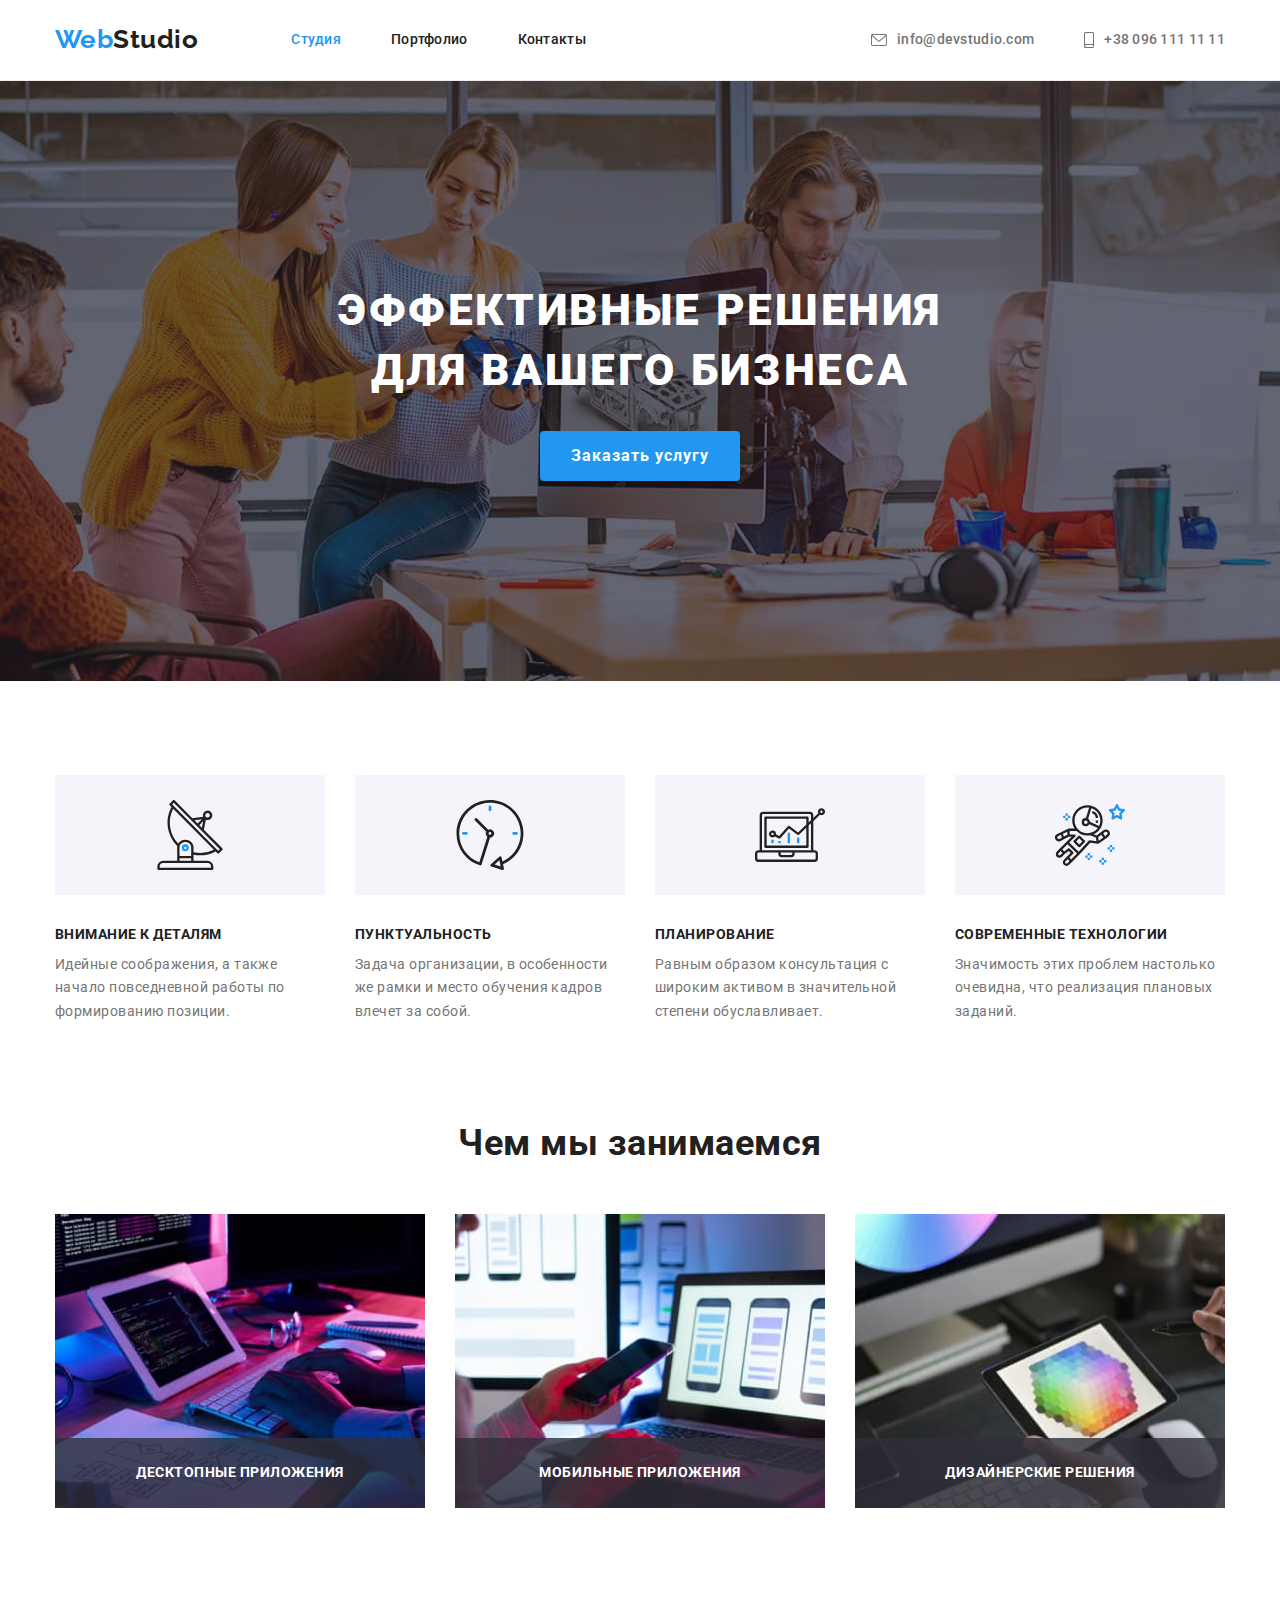
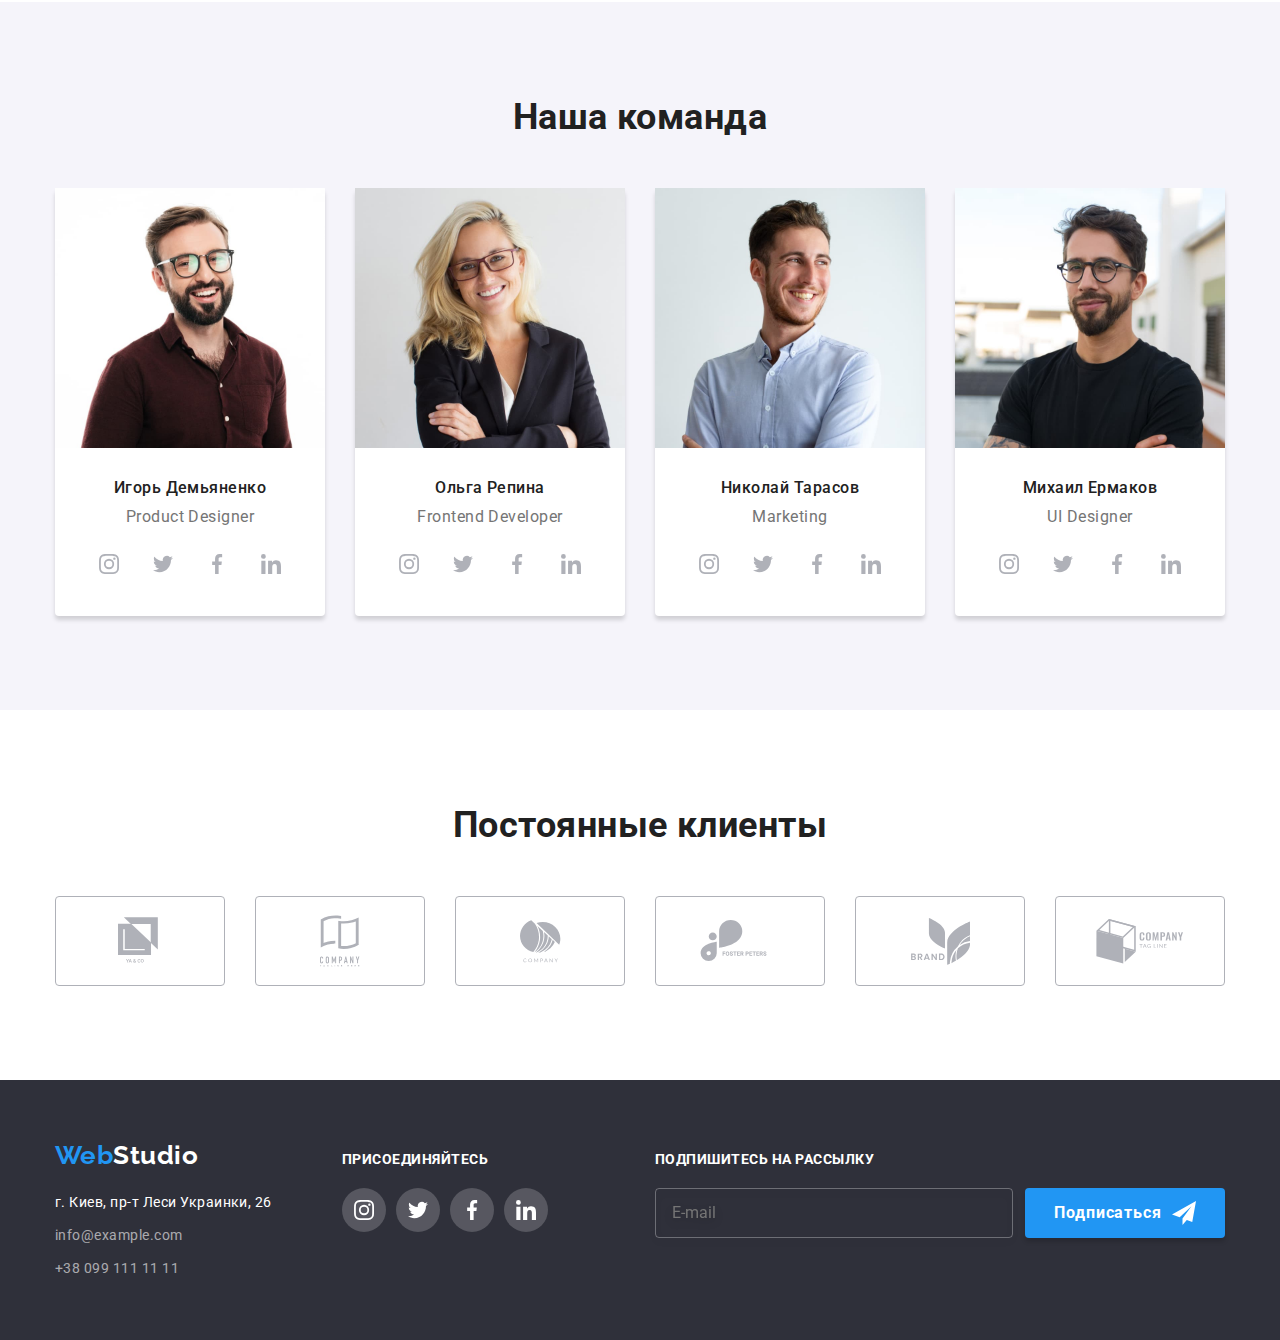
==== index.html @ 56f7a827 "start" ====
<!DOCTYPE html>
<html lang="ru">

<head>
    <meta charset="UTF-8">
    <meta name="viewport" content="width=device-width, initial-scale=1.0">
    <title>ВебСтудия</title>
    <link rel="preconnect" href="https://fonts.gstatic.com">
    <link href="https://fonts.googleapis.com/css2?family=Raleway:wght@700&family=Roboto:wght@400;500;700;900&display=swap"
        rel="stylesheet">
    <link rel="stylesheet" href="https://cdnjs.cloudflare.com/ajax/libs/modern-normalize/1.0.0/modern-normalize.css">
    <link rel="stylesheet" href="./css/stylesheet.css">
</head>

<body>
    <!-- header -->
    <header class="header">
        <div class="container oneline">
            <nav class="navigation">
                <a class="logo-header" href="./index.html" lang="en">Web<span class="studio-above">Studio</span></a>
                <ul class="nav-links">
                    <li class="nav-links-item">
                        <a class="nav-link" href="./index.html"><span class="this-page">Студия</span></a>
                    </li>
                    <li class="nav-links-item">
                        <a class="nav-link" href="./portfolio.html">Портфолио</a>
                    </li>
                    <li class="nav-links-item">
                        <a class="nav-link" href="#">Контакты</a>
                    </li>
                </ul>
            </nav>
            <ul class="header-address">
                <li class="header-address-item">
                    <a class="nav-contact-link" href="mailto:info@devstudio.com">
                        <svg class="header-icon" width="16" height="12">
                        <use href="./index-images/icons/sprite.svg#icon-envelope">
                        </use>
                        </svg>info@devstudio.com
                    </a>
                </li>
                <li class="header-address-item">
                    <a class="nav-contact-link" href="tel:+380961111111">
                        <svg class="header-icon" width="10" height="16">
                        <use href="./index-images/icons/sprite.svg#icon-smartphone">
                        </use>
                        </svg>+38 096 111 11 11
                    </a>
                </li>
            </ul>
        </div>
    </header>

    <main>
        <!-- hero --> 
        <section class="hero">
            <div class="container">
                <h1 class="hero-title">Эффективные решения для вашего бизнеса</h1>
                <button type="button" class="order-button" data-modal-open>Заказать услугу</button>
            </div>
        </section>

        <!-- modal window -->
        <div class="backdrop is-hidden" data-modal>
            <div class="modal">
                <button class="close" data-modal-close>
                    <svg class="close-sign">
                        <use href="./index-images/icons/sprite.svg#icon-Vector">
                        </use>
                    </svg>
                </button>

                <!-- order-form -->
                <h2 class="order-form-title">Оставьте свои данные, мы вам перезвоним</h2>
                <form action="#" class="order-form">

                    <label class="order-form-label">Имя
                        <input name="user-name" class="order-form-input" type="text" placeholder=" " required>
                        <svg class="form-icon">
                            <use href="./index-images/icons/sprite.svg#icon-personform"></use>
                        </svg>
                    </label>

                    <label class="order-form-label">Телефон
                        <input name="user-phone" class="order-form-input" type="number" placeholder=" " required>
                        <svg class="form-icon">
                            <use href="./index-images/icons/sprite.svg#icon-phoneform"></use>
                        </svg>
                    </label>

                    <label class="order-form-label">Почта
                        <input name="user-email" class="order-form-input" type="email" placeholder=" " required>
                        <svg class="form-icon">
                            <use href="./index-images/icons/sprite.svg#icon-emailform"></use>
                        </svg>
                    </label>

                    <span class="order-form-label">Комментарий
                        <textarea class="order-form-input comment" name="user-comment" placeholder="Введите текст"></textarea>
                    </span>

                    <label class="form-field">
                        <input class="checkbox visually-hidden" name="accept" type="checkbox">
                        <svg class="tick" width="16" height="15">
                            <use href="./index-images/icons/sprite.svg#icon-tick">
                            </use>
                        </svg>
                        Соглашаюсь с рассылкой и принимаю &nbsp;<a class="checkbox-link" href="#">Условия договора</a>
                    </label>

                    <button class="order-button" type="submit">Отправить</button>

                </form>
            </div>
        </div>

        <!-- usp -->
        <section class="usp">
            <div class="container">
                <h2 hidden>Важные моменты</h2>
                <ul class="list">
                    <li class="list-item antenna">
                        <h3 class="list-item-title">Внимание к деталям</h3>
                        <p class="list-item-descr">Идейные соображения, а также начало повседневной работы по формированию
                            позиции.</p>
                    </li>
                    <li class="list-item clock">
                        <h3 class="list-item-title">Пунктуальность</h3>
                        <p class="list-item-descr">Задача организации, в особенности же рамки и место обучения кадров влечет за
                            собой.</p>
                    </li>
                    <li class="list-item diagram">
                        <h3 class="list-item-title">Планирование</h3>
                        <p class="list-item-descr">Равным образом консультация с широким активом в значительной степени
                            обуславливает.</p>
                    </li>
                    <li class="list-item astronaut">
                        <h3 class="list-item-title">Современные технологии</h3>
                        <p class="list-item-descr">Значимость этих проблем настолько очевидна, что реализация плановых заданий.
                        </p>
                    </li>
                </ul>
            </div>
        </section>

        <!-- our job -->
        <section class="ourjob">
            <div class="container">
                <h2 class="section-title">Чем мы занимаемся</h2>
                <ul class="ourjob-list">
                    <li class="ourjob-list-item">
                        <img src="./index-images/img1.jpg" alt="картинка 1" width="370" height="294">
                        <div class="job-action">
                            <p class="job-text">Десктопные приложения</p>
                        </div>
                    </li>
                    <li class="ourjob-list-item">
                        <img src="./index-images/img2.jpg" alt="картинка 2" width="370" height="294">
                        <div class="job-action">
                            <p class="job-text">Мобильные приложения</p>
                        </div>
                    </li>
                    <li class="ourjob-list-item">
                        <img src="./index-images/img3.jpg" alt="картинка 3" width="370" height="294">
                        <div class="job-action">
                            <p class="job-text">Дизайнерские решения</p>
                        </div>
                    </li>
                </ul>
            </div>
        </section>

        <!-- team -->
        <section class="team">
            <div class="container">
                <h2 class="section-title">Наша команда</h2>
                <ul class="members">
                    <li class="member-card">
                        <img class="member-picture" src="./index-images/our-team/demyanenko.jpg" alt=" Фото Игорь Демьяненко"
                            width="270" height="260">
                        <div class="card-text">
                            <h3 class="member-name">Игорь Демьяненко</h3>
                            <p class="member-job" lang="en">Product Designer</p>
                            <ul class="member-links">
                                <li class="member-links-item">
                                    <a href="#" class="member-link">
                                        <svg class="link-icon">
                                        <use href="./index-images/icons/sprite.svg#icon-instagram">
                                        </use>
                                        </svg>
                                    </a>
                                </li>
                                <li class="member-links-item">
                                    <a href="#" class="member-link">
                                        <svg class="link-icon">
                                            <use href="./index-images/icons/sprite.svg#icon-twitter">
                                            </use>
                                        </svg>
                                    </a>
                                </li>
                                <li class="member-links-item">
                                    <a href="#" class="member-link">
                                        <svg class="link-icon">
                                            <use href="./index-images/icons/sprite.svg#icon-facebook">
                                            </use>
                                        </svg>
                                    </a>
                                </li>
                                <li class="member-links-item">
                                    <a href="#" class="member-link">
                                        <svg class="link-icon">
                                            <use href="./index-images/icons/sprite.svg#icon-linkedin">
                                            </use>
                                        </svg>
                                    </a>
                                </li>
                            </ul>
                        </div>
                    </li>
                    <li class="member-card">
                        <img class="member-picture" src="./index-images/our-team/repina.jpg" alt=" Фото Ольга Репина"
                            width="270" height="260">
                        <div class="card-text">
                            <h3 class="member-name">Ольга Репина</h3>
                            <p class="member-job" lang="en">Frontend Developer</p>
                            <ul class="member-links">
                                <li class="member-links-item">
                                    <a href="#" class="member-link">
                                        <svg class="link-icon">
                                            <use href="./index-images/icons/sprite.svg#icon-instagram">
                                            </use>
                                        </svg>
                                    </a>
                                </li>
                                <li class="member-links-item">
                                    <a href="#" class="member-link">
                                        <svg class="link-icon">
                                            <use href="./index-images/icons/sprite.svg#icon-twitter">
                                            </use>
                                        </svg>
                                    </a>
                                </li>
                                <li class="member-links-item">
                                    <a href="#" class="member-link">
                                        <svg class="link-icon">
                                            <use href="./index-images/icons/sprite.svg#icon-facebook">
                                            </use>
                                        </svg>
                                    </a>
                                </li>
                                <li class="member-links-item">
                                    <a href="#" class="member-link">
                                        <svg class="link-icon">
                                            <use href="./index-images/icons/sprite.svg#icon-linkedin">
                                            </use>
                                        </svg>
                                    </a>
                                </li>
                            </ul>
                        </div>
                    </li>
                    <li class="member-card">
                        <img class="member-picture" src="./index-images/our-team/tarasov.jpg" alt=" Фото Николай Тарасов"
                            width="270" height="260">
                        <div class="card-text">
                            <h3 class="member-name">Николай Тарасов</h3>
                            <p class="member-job" lang="en">Marketing</p>
                            <ul class="member-links">
                                <li class="member-links-item">
                                    <a href="#" class="member-link">
                                        <svg class="link-icon">
                                            <use href="./index-images/icons/sprite.svg#icon-instagram">
                                            </use>
                                        </svg>
                                    </a>
                                </li>
                                <li class="member-links-item">
                                    <a href="#" class="member-link">
                                        <svg class="link-icon">
                                            <use href="./index-images/icons/sprite.svg#icon-twitter">
                                            </use>
                                        </svg>
                                    </a>
                                </li>
                                <li class="member-links-item">
                                    <a href="#" class="member-link">
                                        <svg class="link-icon">
                                            <use href="./index-images/icons/sprite.svg#icon-facebook">
                                            </use>
                                        </svg>
                                    </a>
                                </li>
                                <li class="member-links-item">
                                    <a href="#" class="member-link">
                                        <svg class="link-icon">
                                            <use href="./index-images/icons/sprite.svg#icon-linkedin">
                                            </use>
                                        </svg>
                                    </a>
                                </li>
                            </ul>
                        </div>
                    </li>
                    <li class="member-card">
                        <img src="./index-images/our-team/ermakov.jpg" alt=" Фото Михаил Ермаков" width="270" height="260">
                        <div class="card-text">
                            <h3 class="member-name">Михаил Ермаков</h3>
                            <p class="member-job" lang="en">UI Designer</p>
                            <ul class="member-links">
                                <li class="member-links-item">
                                    <a href="#" class="member-link">
                                        <svg class="link-icon">
                                            <use href="./index-images/icons/sprite.svg#icon-instagram">
                                            </use>
                                        </svg>
                                    </a>
                                </li>
                                <li class="member-links-item">
                                    <a href="#" class="member-link">
                                        <svg class="link-icon">
                                            <use href="./index-images/icons/sprite.svg#icon-twitter">
                                            </use>
                                        </svg>
                                    </a>
                                </li>
                                <li class="member-links-item">
                                    <a href="#" class="member-link">
                                        <svg class="link-icon">
                                            <use href="./index-images/icons/sprite.svg#icon-facebook">
                                            </use>
                                        </svg>
                                    </a>
                                </li>
                                <li class="member-links-item">
                                    <a href="#" class="member-link">
                                        <svg class="link-icon">
                                            <use href="./index-images/icons/sprite.svg#icon-linkedin">
                                            </use>
                                        </svg>
                                    </a>
                                </li>
                            </ul>
                        </div>
                    </li>
                </ul>
            </div>
        </section>
        
        <!-- clients -->
        <section class="clients">
            <div class="container">
                <h2 class="section-title">Постоянные клиенты</h2>
                <ul class="client-list">
                    <li class="client-item">
                        <a class="client-item-link" href="#">
                            <svg class="client-item-logo" width="44" height="49">
                                <use href="./index-images/icons/sprite.svg#icon-logo1"></use>
                            </svg>
                        </a>
                    </li>
                    <li class="client-item">
                        <a class="client-item-link" href="#">
                            <svg class="client-item-logo" width="40" height="52">
                                <use href="./index-images/icons/sprite.svg#icon-logo2"></use>
                            </svg>
                        </a>
                    </li>
                    <li class="client-item">
                        <a class="client-item-link" href="#">
                            <svg class="client-item-logo" width="41" height="43">
                                <use href="./index-images/icons/sprite.svg#icon-logo3"></use>
                            </svg>
                        </a>
                    </li>
                    <li class="client-item">
                        <a class="client-item-link" href="#">
                            <svg class="client-item-logo" width="80" height="42">
                                <use href="./index-images/icons/sprite.svg#icon-logo4"></use>
                            </svg>
                        </a>
                    </li>
                    <li class="client-item">
                        <a class="client-item-link" href="#">
                            <svg class="client-item-logo" width="59" height="47">
                                <use href="./index-images/icons/sprite.svg#icon-logo5"></use>
                            </svg>
                        </a>
                    </li>
                    <li class="client-item">
                        <a class="client-item-link" href="#">
                            <svg class="client-item-logo" width="88" height="45">
                                <use href="./index-images/icons/sprite.svg#icon-logo6"></use>
                            </svg>
                        </a>
                    </li>
                </ul>
            </div>
        </section>
    </main>

    <!-- footer -->
    <footer class="footer">
        <div class="container general">
            <div class="footer-one">
                <a class="logo-footer" href="./index.html" lang="en">Web<span class="studio-below">Studio</span></a>
                <address class="footer-addresses">
                    <a class="address-link" href="#">г. Киев, пр-т Леси Украинки, 26</a>
                    <a class="contact-link" href="mailto:info@example.com">info@example.com</a>
                    <a class="contact-link" href="tel:+380991111111">+38 099 111 11 11</a>
                </address>
            </div>
            <div class="footer-two">
                <h3 class="join-title">Присоединяйтесь</h3>
                <ul class="member-links">
                    <li class="member-links-item down">
                        <a href="#" class="member-link">
                            <svg class="link-icon foot">
                                <use href="./index-images/icons/sprite.svg#icon-instagram">
                                </use>
                            </svg>
                        </a>
                    </li>
                    <li class="member-links-item down">
                        <a href="#" class="member-link">
                            <svg class="link-icon foot">
                                <use href="./index-images/icons/sprite.svg#icon-twitter">
                                </use>
                            </svg>
                        </a>
                    </li>
                    <li class="member-links-item down">
                        <a href="#" class="member-link">
                            <svg class="link-icon foot">
                                <use href="./index-images/icons/sprite.svg#icon-facebook">
                                </use>
                            </svg>
                        </a>
                    </li>
                    <li class="member-links-item down">
                        <a href="#" class="member-link">
                            <svg class="link-icon foot">
                                <use href="./index-images/icons/sprite.svg#icon-linkedin">
                                </use>
                            </svg>
                        </a>
                    </li>
                </ul>
            </div>
            <div class="footer-three">
                <form action="#" class="subscribe-form">
                    <p class="join-title">Подпишитесь на рассылку</p>
                    <div class="subscribe-container">
                        <input name="user-e-mail" class="order-form-input-footer" type="email" placeholder="E-mail">
                        <button class="order-button subscribe" type="submit">
                            <span>Подписаться</span>
                            <svg class="subscribe-icon">
                                <use href="./index-images/icons/sprite.svg#icon-send"></use>
                            </svg>
                        </button>
                    </div>
                </form>
            </div>
        </div>
    </footer>

    <script src="./js/modal.js"></script>
</body>

</html>
---- css/stylesheet.css ----
:root {
  --accent-color: #2196f3;
  --h-color: #212121;
  --text-color: #757575;
  --white-color: #ffffff;
  --font-family: Roboto, sans-serif;
  --time: 250ms;
  --delay: cubic-bezier(0.4, 0, 0.2, 1);
}

html {
  box-sizing: border-box;
}

*,
*::after,
*::before {
  box-sizing: inherit;
}

body {
  font-family: var(--font-family);
  letter-spacing: 0.03em;
  font-style: normal;
  margin: 0;
}

ul {
  margin: 0;
  padding: 0;
}

a {
  text-decoration: none;
}

h1,
h2,
h3,
h4,
h5,
h6,
p {
  margin: 0;
}

img {
  display: block;
  max-width: 100%;
  height: auto;
}

.container {
  width: 1200px;
  padding: 0 15px;
  margin: 0 auto;
}

/* header */

.header {
  display: flex;
  align-items: center;
  border-bottom: 1px solid #ececec;
}

.oneline {
  display: flex;
}

.navigation {
  display: flex;
}

.logo-header {
  display: inline-block;
  padding-top: 24px;
  padding-bottom: 25px;
  margin-right: 93px;
  font-family: Raleway, sans-serif;
  font-weight: 700;
  font-size: 26px;
  line-height: 1.19;
  color: var(--accent-color);
}

.studio-above {
  color: var(--h-color);
}

.nav-links {
  list-style: none;
  display: flex;
}

.nav-links-item {
  display: inline-block;
  margin-right: 50px;
  position: relative;
}

.nav-links .nav-links-item:last-child {
  margin-right: 0;
}

.nav-link {
  display: inline-block;
  padding: 32px 0;
  font-weight: 500;
  font-size: 14px;
  line-height: 1.14;
  letter-spacing: 0.02em;
  color: var(--h-color);
  transition: color var(--time) var(--delay);
}

.nav-link:hover,
.nav-link:focus,
.nav-contact-link:hover,
.nav-contact-link:focus {
  color: var(--accent-color);
}

.nav-link > .this-page {
  color: var(--accent-color);
}

.nav-link::after {
  content: "";
  display: block;
  height: 4px;
  width: 100%;
  background: var(--accent-color);
  border-radius: 2px;
  position: absolute;
  left: 0;
  bottom: 0;
  visibility: hidden;
  transition: visibility var(--time) var(--delay);
}

.nav-link:hover::after,
.nav-link:focus::after {
  visibility: visible;
}

.header-address-item {
  display: inline-block;
  margin-right: 50px;
  color: var(--text-color);
}

.header-address .header-address-item:last-child {
  margin-right: 0;
}

.nav-contact-link {
  display: flex;
  align-items: center;
  font-weight: 500;
  font-size: 14px;
  line-height: 1.14;
  letter-spacing: 0.02em;
  color: var(--text-color);
  padding: 32px 0;
  transition: color var(--time) var(--delay);
}

.header-icon {
  display: inline-block;
  margin-right: 10px;
  fill: currentColor;
  transition: color var(--time) var(--delay);
}

.header-icon:hover,
.header-icon:focus {
  color: var(--accent-color);
}

.header-address {
  margin-left: auto;
  display: flex;
  list-style: none;
}

/* footer */

address {
  font-style: normal;
}

.footer {
  background: #2f303a;
  padding-top: 60px;
  padding-bottom: 60px;
}

.general {
  display: flex;
  flex-direction: row;
  align-items: baseline;
}

/* footer-one container */

.footer-one {
  display: inline-block;
  margin-right: 70px;
}

.logo-footer {
  display: inline-block;
  margin-bottom: 20px;
  font-family: Raleway, sans-serif;
  font-weight: 700;
  font-size: 26px;
  line-height: 1.19;
  color: var(--accent-color);
}

.studio-below {
  color: var(--white-color);
}

.footer-addresses {
  display: flex;
  flex-direction: column;
}

.address-link {
  font-weight: 400;
  font-size: 14px;
  line-height: 1.7;
  color: var(--white-color);
}

.contact-link {
  display: inline-block;
  margin-top: 9px;
  font-weight: 400;
  font-size: 14px;
  line-height: 1.7;
  color: rgba(255, 255, 255, 0.6);
  transition: color var(--time) var(--delay);
}

.contact-link:hover,
.contact-link:focus {
  color: var(--accent-color);
}

/* footer-two container*/

.join-title {
  display: inline-block;
  margin-bottom: 20px;
  font-weight: 700;
  font-size: 14px;
  line-height: 1.14;
  text-transform: uppercase;
  color: var(--white-color);
}

.down {
  background-color: rgba(255, 255, 255, 0.1);
}

.foot {
  fill: var(--white-color);
}

/* footer-three container*/

.footer-three {
  margin-left: auto;
}

.subscribe-form {
  display: flex;
  flex-direction: column;
}

.subscribe-container {
  display: flex;
  flex-direction: row;
}

.order-form-input-footer {
  width: 358px;
  height: 50px;
  font-weight: 400;
  font-size: 16px;
  line-height: 1.25;
  display: flex;
  align-items: center;
  color: rgba(255, 255, 255, 0.6);
  background-color: inherit;
  border: 1px solid rgba(255, 255, 255, 0.3);
  filter: drop-shadow(0px 4px 4px rgba(0, 0, 0, 0.15));
  border-radius: 4px;
  padding: 15px 16px;
}

.order-form-input-footer:focus,
.order-form-input-footer:hover {
  border-color: var(--accent-color);
  outline: none;
}

.subscribe-icon {
  content: "";
  display: block;
  margin-left: 10px;
  height: 24px;
  width: 24px;
  background-position: center;
  background-size: contain;
  background-repeat: no-repeat;
  fill: currentColor;
}

.order-button.subscribe {
  margin-left: 12px;
  display: flex;
  flex-direction: row;
  justify-content: center;
  align-items: center;
}

/* index page */

/* hero */

.hero {
  max-width: 1600px;
  padding: 200px 0px;
  margin: 0 auto;
  background-color: #2f303a;
  background-image: linear-gradient(
      rgba(47, 48, 58, 0.4),
      rgba(47, 48, 58, 0.4)
    ),
    url(../index-images/bcgimg.jpg);
  background-size: cover;
  background-repeat: no-repeat;
  background-position: center;
}

.hero-title {
  text-align: center;
  display: block;
  margin: 0 auto 30px;
  width: 696px;
  font-weight: 900;
  font-size: 44px;
  line-height: 1.36;
  letter-spacing: 0.06em;
  text-transform: uppercase;
  color: var(--white-color);
}

.order-button {
  display: block;
  padding: 8px 0;
  min-width: 200px;
  margin: 0 auto;
  font-weight: 700;
  font-size: 16px;
  line-height: 1.875;
  letter-spacing: 0.06em;
  color: var(--white-color);
  background: var(--accent-color);
  box-shadow: 0px 4px 4px rgba(0, 0, 0, 0.15);
  border-radius: 4px;
  border-color: transparent;
  cursor: pointer;
}

.order-button:hover,
.order-button:focus {
  background-color: #188ce8;
  filter: drop-shadow(0px 4px 4px rgba(0, 0, 0, 0.15));
}

/* modal window */

.backdrop {
  position: fixed;
  top: 0;
  left: 0;
  width: 100%;
  height: 100%;
  background: rgba(0, 0, 0, 0.2);
  opacity: 1;
  visibility: visible;
  transition: visibility var(--time) var(--delay);
}

.backdrop.is-hidden {
  opacity: 0;
  pointer-events: none;
  visibility: hidden;
}

.modal {
  position: absolute;
  top: 50%;
  left: 50%;
  transform: translate(-50%, -50%);
  height: 581px;
  width: 528px;
  background: var(--white-color);
  box-shadow: 0px 1px 3px rgba(0, 0, 0, 0.12), 0px 1px 1px rgba(0, 0, 0, 0.14),
    0px 2px 1px rgba(0, 0, 0, 0.2);
  border-radius: 4px;
  opacity: 1;
  transition: opacity var(--time) var(--delay);
  padding: 40px;
}

.backdrop.is-hidden .modal {
  opacity: 0;
}

.close {
  position: absolute;
  width: 30px;
  height: 30px;
  top: 8px;
  right: 8px;
  background: var(--white-color);
  border: 1px solid rgba(0, 0, 0, 0.1);
  border-radius: 50%;
  cursor: pointer;
  transition: fill var(--time) var(--delay);
  fill: currentColor;
}

.close-sign {
  content: "";
  height: 11px;
  width: 11px;
}

.close:focus,
.close:hover {
  fill: var(--accent-color);
}

/* order-form */

.order-form {
  display: flex;
  flex-direction: column;
}

.order-form-title {
  display: flex;
  margin-bottom: 12px;
  font-weight: 700;
  font-size: 20px;
  line-height: 1.15;
  text-align: center;
  justify-content: center;
  color: var(--h-color);
}

.order-form-label {
  position: relative;
  display: block;
  margin-bottom: 10px;
  display: inline-block;
  font-weight: 400;
  font-size: 12px;
  line-height: 1.17;
  letter-spacing: 0.01em;
  color: var(--text-color);
}

.order-form-input {
  display: inline-block;
  padding: 0 12px 0 42px;
  margin-top: 4px;
  height: 40px;
  width: 100%;
  border: 1px solid rgba(33, 33, 33, 0.2);
  border-radius: 4px;
  transition: border-color var(--time) var(--delay);
  font-weight: normal;
  font-size: 12px;
  line-height: 1.17;
  letter-spacing: 0.01em;
  color: var(--h-color);
}

.order-form-input::placeholder {
  color: rgba(117, 117, 117, 0.5);
}

.order-form-input:focus,
.order-form-input:hover {
  border-color: var(--accent-color);
  outline: none;
}

textarea {
  resize: none;
}

.order-form-input.comment {
  width: 448px;
  height: 120px;
  padding: 12px 16px;
}

.form-icon {
  position: absolute;
  display: inline-block;
  content: "";
  width: 18px;
  height: 18px;
  top: 50%;
  left: 12px;
  fill: currentColor;
  transition: fill var(--time) var(--delay);
}

.order-form-input:focus + .form-icon,
.order-form-input:hover + .form-icon {
  fill: var(--accent-color);
}

/* checkbox */

.form-field {
  display: flex;
  flex-direction: row;
  align-items: center;
  justify-content: center;
  margin-top: 10px;
  margin-bottom: 30px;
  font-weight: 400;
  font-size: 14px;
  line-height: 1.7;
  color: var(--text-color);
}

.checkbox-link {
  color: var(--accent-color);
  text-decoration: underline;
  margin: 0;
}

.tick {
  display: inline-block;
  margin-right: 8px;
  border: 2px solid #000000;
  border-radius: 2px;
  box-shadow: 0px 4px 4px rgba(0, 0, 0, 0.25);
  cursor: pointer;
  fill: var(--white-color);
  transition: border-color var(--time) var(--delay),
    background-color var(--time) var(--delay);
}

.checkbox.visually-hidden {
  position: absolute !important;
  clip: rect(1px 1px 1px 1px); /* IE6, IE7 */
  clip: rect(1px, 1px, 1px, 1px);
  padding: 0 !important;
  border: 0 !important;
  height: 1px !important;
  width: 1px !important;
  overflow: hidden;
}

.checkbox:hover + .tick,
.checkbox:focus + .tick {
  border-color: var(--accent-color);
}

.checkbox:checked + .tick {
  border-color: var(--accent-color);
  background-color: var(--accent-color);
  box-shadow: none;
}

/* usp */

.usp {
  padding: 94px 0;
}

.list {
  display: flex;
  list-style: none;
}

.list-item {
  display: inline-block;
  margin-right: 30px;
  width: 270px;
}

.list-item:last-child {
  margin-right: 0;
}

.list-item::before {
  content: "";
  display: block;
  height: 120px;
  margin-bottom: 30px;
  background-color: #f5f4fa;
  background-repeat: no-repeat;
  background-position: center;
}

.antenna::before {
  background-image: url("../index-images/icons/antenna.svg");
}

.clock::before {
  background-image: url("../index-images/icons/clock.svg");
}

.diagram::before {
  background-image: url("../index-images/icons/diagram.svg");
}

.astronaut::before {
  background-image: url("../index-images/icons/astronaut.svg");
}

.list-item-title {
  display: inline-block;
  height: 16px;
  margin-bottom: 10px;
  font-weight: 700;
  font-size: 14px;
  line-height: 1.14;
  text-transform: uppercase;
  color: var(--h-color);
}

.list-item-descr {
  display: inline-block;
  font-weight: 400;
  font-size: 14px;
  line-height: 1.7;
  color: var(--text-color);
  height: 75px;
}

/* our job */

.ourjob {
  display: block;
  padding-bottom: 94px;
  text-align: center;
}

.section-title {
  font-weight: 700;
  font-size: 36px;
  line-height: 1.17;
  color: var(--h-color);
  margin-bottom: 50px;
}

.ourjob-list {
  display: flex;
  list-style: none;
}

.ourjob-list-item {
  display: inline-block;
  margin-right: 30px;
}

.ourjob-list-item:last-child {
  margin-right: 0px;
}

.job-action {
  position: relative;
}

.job-text {
  display: flex;
  align-items: center;
  justify-content: center;
  left: 0;
  bottom: 0;
  position: absolute;
  height: 70px;
  width: 100%;
  font-weight: 700;
  font-size: 14px;
  line-height: 1.14;
  text-transform: uppercase;
  color: var(--white-color);
  background: rgba(47, 48, 58, 0.8);
}

/* team */

.team {
  background: #f5f4fa;
  padding: 94px 0;
  text-align: center;
}

.members {
  display: flex;
  list-style: none;
}

.member-card {
  display: inline-block;
  margin-right: 30px;
  box-shadow: 0px 4px 4px rgba(0, 0, 0, 0.15);
  border-radius: 4px;
  border-color: transparent;
  background-color: var(--white-color);
}

.member-card:last-child {
  margin-right: 0px;
}

.member-picture {
  left: 215px;
  top: 1635px;
  border-radius: 0px;
}

.card-text {
  padding: 30px;
}

.member-name {
  display: block;
  margin-bottom: 10px;
  font-weight: 500;
  font-size: 16px;
  line-height: 19px;
  color: var(--h-color);
}

.member-job {
  display: inline-block;
  margin-bottom: 16px;
  font-weight: normal;
  font-size: 16px;
  line-height: 1.19;
  color: var(--text-color);
}

.member-links {
  display: flex;
  flex-direction: row;
  justify-content: center;
  list-style: none;
}

.member-links-item {
  display: block;
  width: 44px;
  height: 44px;
  margin-right: 10px;
  border-radius: 50%;
}

.member-links-item:last-child {
  margin-right: 0;
}

.member-link {
  width: inherit;
  height: inherit;
  border-radius: inherit;
  display: flex;
  justify-content: center;
  align-items: center;
  fill: #afb1b8;
  background-color: inherit;
  transition: background-color var(--time) var(--delay),
    fill var(--time) var(--delay);
}

.link-icon {
  height: 20px;
  width: 20px;
  background-size: contain;
  background-position: center;
  background-repeat: no-repeat;
}

.member-link:hover,
.member-link:focus {
  background-color: var(--accent-color);
  fill: var(--white-color);
}

/* clients */

.clients {
  padding: 94px 0;
  text-align: center;
}

.client-list {
  display: flex;
  list-style: none;
}

.client-item {
  display: block;
  margin-right: 30px;
  width: 170px;
  height: 90px;
}

.client-item:last-child {
  margin-right: 0;
}

.client-item-link {
  width: inherit;
  height: inherit;
  display: flex;
  justify-content: center;
  align-items: center;
  border: 1px solid;
  border-radius: 4px;
  border-color: #afb1b8;
  fill: #afb1b8;
  transition: border-color var(--time) var(--delay),
    fill var(--time) var(--delay);
}

.client-item-link:hover,
.client-item-link:focus {
  border-color: var(--accent-color);
  fill: var(--accent-color);
}

.client-item-logo {
  background-size: contain;
  background-repeat: no-repeat;
  background-position: center;
}

/* portfolio */

.portfolio {
  padding-top: 94px;
  padding-bottom: 94px;
}

/* buttons */

.buttons {
  list-style: none;
  margin-bottom: 50px;
  display: flex;
  justify-content: center;
}

.sort-button {
  display: inline-block;
  padding: 6px 22px;
  font-weight: 500;
  font-size: 16px;
  line-height: 1.62;
  color: var(--h-color);
  background-color: #f5f4fa;
  border-radius: 4px;
  border-color: transparent;
  box-shadow: none;
  cursor: pointer;
  transition: background-color var(--time) var(--delay),
    color var(--time) var(--delay), box-shadow var(--time) var(--delay);
}

.buttons-item {
  margin-right: 8px;
}

.buttons .buttons-item:last-child {
  margin-right: 0;
}

.sort-button:hover,
.sort-button:focus {
  color: var(--white-color);
  background-color: var(--accent-color);
  box-shadow: 0px 3px 1px rgba(0, 0, 0, 0.1), 0px 1px 2px rgba(0, 0, 0, 0.08),
    0px 2px 2px #0000001f;
}

/* projects */

.projects {
  list-style: none;
  display: flex;
  flex-wrap: wrap;
}

.projects-item {
  width: 370px;
  margin-right: 30px;
  margin-bottom: 30px;
}

.projects-link {
  display: block;
  box-shadow: none;
  transition: box-shadow var(--time) var(--delay);
}

.projects-link:hover,
.projects-link:focus {
  box-shadow: 0px 1px 1px rgba(0, 0, 0, 0.12), 0px 4px 4px rgba(0, 0, 0, 0.06),
    1px 4px 6px rgba(0, 0, 0, 0.16);
}

.projects-item:nth-child(3n) {
  margin-right: 0;
}

.projects-item:nth-last-child(-n + 3) {
  margin-bottom: 0;
}

.projects-text {
  border: 1px solid #eeeeee;
  border-top: 0;
  padding: 20px 24px;
}

.projects-title {
  display: block;
  margin-bottom: 4px;
  font-weight: 700;
  font-size: 18px;
  line-height: 2;
  letter-spacing: 0.06em;
  color: var(--h-color);
}

.projects-type {
  font-weight: 400;
  font-size: 16px;
  line-height: 1.875;
  color: var(--text-color);
}

.jump {
  position: relative;
  overflow: hidden;
}

.jump-text {
  position: absolute;
  top: 0;
  left: 0;
  width: 100%;
  height: 100%;
  padding: 63px 24px;
  font-weight: 400;
  font-size: 18px;
  line-height: 1.55;
  background: var(--accent-color);
  opacity: 0.9;
  color: var(--white-color);
  transform: translateY(101%);
  transition: transform var(--time) var(--delay);
}

.projects-link:hover .jump-text,
.projects-link:focus .jump-text {
  transform: translateY(0);
}
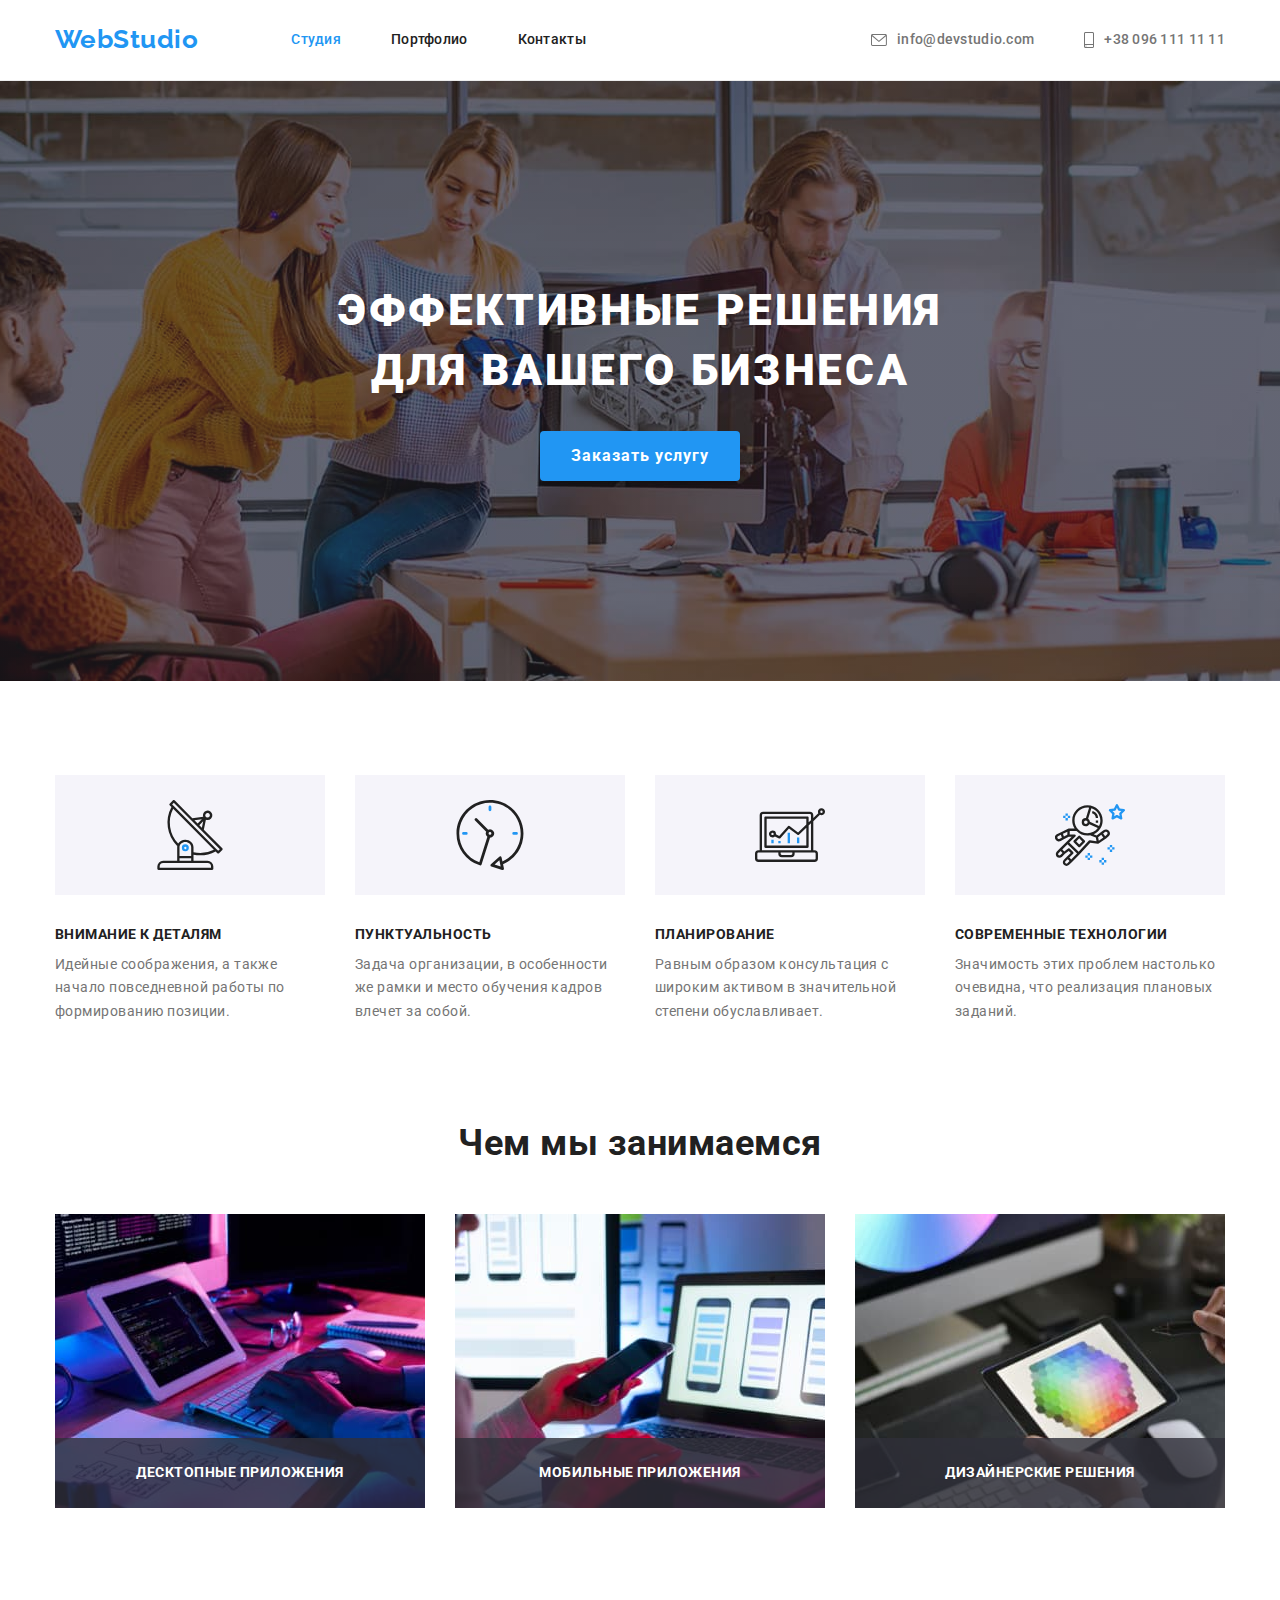
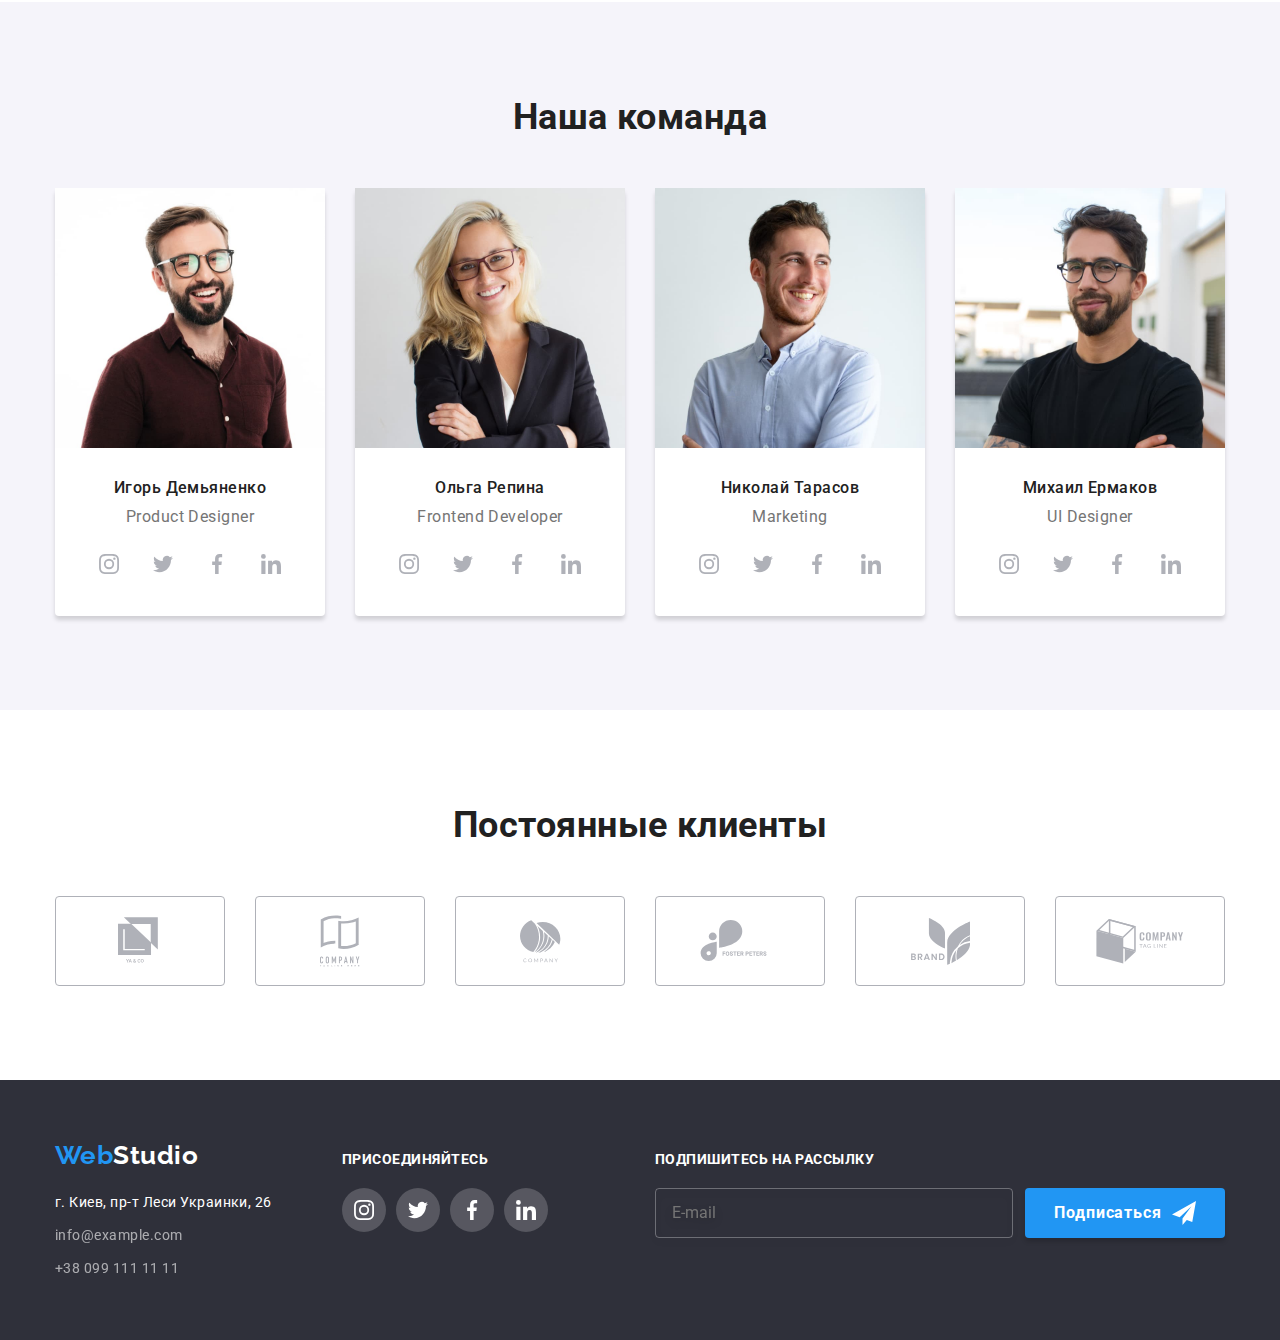
==== commit 6b7558db: "bem" ====
--- a/index.html
+++ b/index.html
@@ -9,7 +9,7 @@
     <link href="https://fonts.googleapis.com/css2?family=Raleway:wght@700&family=Roboto:wght@400;500;700;900&display=swap"
         rel="stylesheet">
     <link rel="stylesheet" href="https://cdnjs.cloudflare.com/ajax/libs/modern-normalize/1.0.0/modern-normalize.css">
-    <link rel="stylesheet" href="./css/stylesheet.css">
+    <link rel="stylesheet" href="./css/main.min.css">
 </head>
 
 <body>
@@ -17,31 +17,31 @@
     <header class="header">
         <div class="container oneline">
             <nav class="navigation">
-                <a class="logo-header" href="./index.html" lang="en">Web<span class="studio-above">Studio</span></a>
+                <a class="logo logo--header" href="./index.html" lang="en">Web<span class="logo logo--above">Studio</span></a>
                 <ul class="nav-links">
-                    <li class="nav-links-item">
-                        <a class="nav-link" href="./index.html"><span class="this-page">Студия</span></a>
-                    </li>
-                    <li class="nav-links-item">
-                        <a class="nav-link" href="./portfolio.html">Портфолио</a>
-                    </li>
-                    <li class="nav-links-item">
-                        <a class="nav-link" href="#">Контакты</a>
+                    <li class="nav-links__item">
+                        <a class="nav-links__link nav-links__link--current" href="./index.html">Студия</a>
+                    </li>
+                    <li class="nav-links__item">
+                        <a class="nav-links__link" href="./portfolio.html">Портфолио</a>
+                    </li>
+                    <li class="nav-links__item">
+                        <a class="nav-links__link" href="#">Контакты</a>
                     </li>
                 </ul>
             </nav>
             <ul class="header-address">
-                <li class="header-address-item">
-                    <a class="nav-contact-link" href="mailto:info@devstudio.com">
-                        <svg class="header-icon" width="16" height="12">
+                <li class="header-address__item">
+                    <a class="header-address__link" href="mailto:info@devstudio.com">
+                        <svg class="header-address__icon" width="16" height="12">
                         <use href="./index-images/icons/sprite.svg#icon-envelope">
                         </use>
                         </svg>info@devstudio.com
                     </a>
                 </li>
-                <li class="header-address-item">
-                    <a class="nav-contact-link" href="tel:+380961111111">
-                        <svg class="header-icon" width="10" height="16">
+                <li class="header-address__item">
+                    <a class="header-address__link" href="tel:+380961111111">
+                        <svg class="header-address__icon" width="10" height="16">
                         <use href="./index-images/icons/sprite.svg#icon-smartphone">
                         </use>
                         </svg>+38 096 111 11 11
@@ -55,8 +55,8 @@
         <!-- hero --> 
         <section class="hero">
             <div class="container">
-                <h1 class="hero-title">Эффективные решения для вашего бизнеса</h1>
-                <button type="button" class="order-button" data-modal-open>Заказать услугу</button>
+                <h1 class="hero__title">Эффективные решения для вашего бизнеса</h1>
+                <button type="button" class="main-button" data-modal-open>Заказать услугу</button>
             </div>
         </section>
 
@@ -64,51 +64,51 @@
         <div class="backdrop is-hidden" data-modal>
             <div class="modal">
                 <button class="close" data-modal-close>
-                    <svg class="close-sign">
+                    <svg class="close__sign">
                         <use href="./index-images/icons/sprite.svg#icon-Vector">
                         </use>
                     </svg>
                 </button>
 
                 <!-- order-form -->
-                <h2 class="order-form-title">Оставьте свои данные, мы вам перезвоним</h2>
-                <form action="#" class="order-form">
-
-                    <label class="order-form-label">Имя
-                        <input name="user-name" class="order-form-input" type="text" placeholder=" " required>
-                        <svg class="form-icon">
+                <h2 class="form__title">Оставьте свои данные, мы вам перезвоним</h2>
+                <form action="#" class="form">
+
+                    <label class="form__label">Имя
+                        <input name="user-name" class="form__input" type="text" placeholder=" " required>
+                        <svg class="form__icon">
                             <use href="./index-images/icons/sprite.svg#icon-personform"></use>
                         </svg>
                     </label>
 
-                    <label class="order-form-label">Телефон
-                        <input name="user-phone" class="order-form-input" type="number" placeholder=" " required>
-                        <svg class="form-icon">
+                    <label class="form__label">Телефон
+                        <input name="user-phone" class="form__input" type="number" placeholder=" " required>
+                        <svg class="form__icon">
                             <use href="./index-images/icons/sprite.svg#icon-phoneform"></use>
                         </svg>
                     </label>
 
-                    <label class="order-form-label">Почта
-                        <input name="user-email" class="order-form-input" type="email" placeholder=" " required>
-                        <svg class="form-icon">
+                    <label class="form__label">Почта
+                        <input name="user-email" class="form__input" type="email" placeholder=" " required>
+                        <svg class="form__icon">
                             <use href="./index-images/icons/sprite.svg#icon-emailform"></use>
                         </svg>
                     </label>
 
-                    <span class="order-form-label">Комментарий
-                        <textarea class="order-form-input comment" name="user-comment" placeholder="Введите текст"></textarea>
+                    <span class="form__label">Комментарий
+                        <textarea class="form__input form__input--comment" name="user-comment" placeholder="Введите текст"></textarea>
                     </span>
 
-                    <label class="form-field">
+                    <label class="form__field">
                         <input class="checkbox visually-hidden" name="accept" type="checkbox">
-                        <svg class="tick" width="16" height="15">
+                        <svg class="checkbox__icon" width="16" height="15">
                             <use href="./index-images/icons/sprite.svg#icon-tick">
                             </use>
                         </svg>
-                        Соглашаюсь с рассылкой и принимаю &nbsp;<a class="checkbox-link" href="#">Условия договора</a>
+                        Соглашаюсь с рассылкой и принимаю &nbsp;<a class="checkbox__link" href="#">Условия договора</a>
                     </label>
 
-                    <button class="order-button" type="submit">Отправить</button>
+                    <button class="main-button" type="submit">Отправить</button>
 
                 </form>
             </div>
@@ -118,25 +118,25 @@
         <section class="usp">
             <div class="container">
                 <h2 hidden>Важные моменты</h2>
-                <ul class="list">
-                    <li class="list-item antenna">
-                        <h3 class="list-item-title">Внимание к деталям</h3>
-                        <p class="list-item-descr">Идейные соображения, а также начало повседневной работы по формированию
+                <ul class="usp-list">
+                    <li class="usp-list__item antenna">
+                        <h3 class="usp-list__title">Внимание к деталям</h3>
+                        <p class="usp-list__description">Идейные соображения, а также начало повседневной работы по формированию
                             позиции.</p>
                     </li>
-                    <li class="list-item clock">
-                        <h3 class="list-item-title">Пунктуальность</h3>
-                        <p class="list-item-descr">Задача организации, в особенности же рамки и место обучения кадров влечет за
+                    <li class="usp-list__item clock">
+                        <h3 class="usp-list__title">Пунктуальность</h3>
+                        <p class="usp-list__description">Задача организации, в особенности же рамки и место обучения кадров влечет за
                             собой.</p>
                     </li>
-                    <li class="list-item diagram">
-                        <h3 class="list-item-title">Планирование</h3>
-                        <p class="list-item-descr">Равным образом консультация с широким активом в значительной степени
+                    <li class="usp-list__item diagram">
+                        <h3 class="usp-list__title">Планирование</h3>
+                        <p class="usp-list__description">Равным образом консультация с широким активом в значительной степени
                             обуславливает.</p>
                     </li>
-                    <li class="list-item astronaut">
-                        <h3 class="list-item-title">Современные технологии</h3>
-                        <p class="list-item-descr">Значимость этих проблем настолько очевидна, что реализация плановых заданий.
+                    <li class="usp-list__item astronaut">
+                        <h3 class="usp-list__title">Современные технологии</h3>
+                        <p class="usp-list__description">Значимость этих проблем настолько очевидна, что реализация плановых заданий.
                         </p>
                     </li>
                 </ul>
@@ -148,22 +148,22 @@
             <div class="container">
                 <h2 class="section-title">Чем мы занимаемся</h2>
                 <ul class="ourjob-list">
-                    <li class="ourjob-list-item">
+                    <li class="ourjob-list__item">
                         <img src="./index-images/img1.jpg" alt="картинка 1" width="370" height="294">
-                        <div class="job-action">
-                            <p class="job-text">Десктопные приложения</p>
-                        </div>
-                    </li>
-                    <li class="ourjob-list-item">
+                        <div class="ourjob-list__action">
+                            <p class="ourjob-list__text">Десктопные приложения</p>
+                        </div>
+                    </li>
+                    <li class="ourjob-list__item">
                         <img src="./index-images/img2.jpg" alt="картинка 2" width="370" height="294">
-                        <div class="job-action">
-                            <p class="job-text">Мобильные приложения</p>
-                        </div>
-                    </li>
-                    <li class="ourjob-list-item">
+                        <div class="ourjob-list__action">
+                            <p class="ourjob-list__text">Мобильные приложения</p>
+                        </div>
+                    </li>
+                    <li class="ourjob-list__item">
                         <img src="./index-images/img3.jpg" alt="картинка 3" width="370" height="294">
-                        <div class="job-action">
-                            <p class="job-text">Дизайнерские решения</p>
+                        <div class="ourjob-list__action">
+                            <p class="ourjob-list__text">Дизайнерские решения</p>
                         </div>
                     </li>
                 </ul>
@@ -176,39 +176,38 @@
                 <h2 class="section-title">Наша команда</h2>
                 <ul class="members">
                     <li class="member-card">
-                        <img class="member-picture" src="./index-images/our-team/demyanenko.jpg" alt=" Фото Игорь Демьяненко"
-                            width="270" height="260">
-                        <div class="card-text">
-                            <h3 class="member-name">Игорь Демьяненко</h3>
-                            <p class="member-job" lang="en">Product Designer</p>
-                            <ul class="member-links">
-                                <li class="member-links-item">
-                                    <a href="#" class="member-link">
-                                        <svg class="link-icon">
+                        <img src="./index-images/our-team/demyanenko.jpg" alt=" Фото Игорь Демьяненко" width="270" height="260">
+                        <div class="member-card__text">
+                            <h3 class="member-card__name">Игорь Демьяненко</h3>
+                            <p class="member-card__job" lang="en">Product Designer</p>
+                            <ul class="social">
+                                <li class="social__item">
+                                    <a href="#" class="social__link">
+                                        <svg class="social__icon">
                                         <use href="./index-images/icons/sprite.svg#icon-instagram">
                                         </use>
                                         </svg>
                                     </a>
                                 </li>
-                                <li class="member-links-item">
-                                    <a href="#" class="member-link">
-                                        <svg class="link-icon">
+                                <li class="social__item">
+                                    <a href="#" class="social__link">
+                                        <svg class="social__icon">
                                             <use href="./index-images/icons/sprite.svg#icon-twitter">
                                             </use>
                                         </svg>
                                     </a>
                                 </li>
-                                <li class="member-links-item">
-                                    <a href="#" class="member-link">
-                                        <svg class="link-icon">
+                                <li class="social__item">
+                                    <a href="#" class="social__link">
+                                        <svg class="social__icon">
                                             <use href="./index-images/icons/sprite.svg#icon-facebook">
                                             </use>
                                         </svg>
                                     </a>
                                 </li>
-                                <li class="member-links-item">
-                                    <a href="#" class="member-link">
-                                        <svg class="link-icon">
+                                <li class="social__item">
+                                    <a href="#" class="social__link">
+                                        <svg class="social__icon">
                                             <use href="./index-images/icons/sprite.svg#icon-linkedin">
                                             </use>
                                         </svg>
@@ -218,39 +217,39 @@
                         </div>
                     </li>
                     <li class="member-card">
-                        <img class="member-picture" src="./index-images/our-team/repina.jpg" alt=" Фото Ольга Репина"
+                        <img src="./index-images/our-team/repina.jpg" alt=" Фото Ольга Репина"
                             width="270" height="260">
-                        <div class="card-text">
-                            <h3 class="member-name">Ольга Репина</h3>
-                            <p class="member-job" lang="en">Frontend Developer</p>
-                            <ul class="member-links">
-                                <li class="member-links-item">
-                                    <a href="#" class="member-link">
-                                        <svg class="link-icon">
+                        <div class="member-card__text">
+                            <h3 class="member-card__name">Ольга Репина</h3>
+                            <p class="member-card__job" lang="en">Frontend Developer</p>
+                            <ul class="social">
+                                <li class="social__item">
+                                    <a href="#" class="social__link">
+                                        <svg class="social__icon">
                                             <use href="./index-images/icons/sprite.svg#icon-instagram">
                                             </use>
                                         </svg>
                                     </a>
                                 </li>
-                                <li class="member-links-item">
-                                    <a href="#" class="member-link">
-                                        <svg class="link-icon">
+                                <li class="social__item">
+                                    <a href="#" class="social__link">
+                                        <svg class="social__icon">
                                             <use href="./index-images/icons/sprite.svg#icon-twitter">
                                             </use>
                                         </svg>
                                     </a>
                                 </li>
-                                <li class="member-links-item">
-                                    <a href="#" class="member-link">
-                                        <svg class="link-icon">
+                                <li class="social__item">
+                                    <a href="#" class="social__link">
+                                        <svg class="social__icon">
                                             <use href="./index-images/icons/sprite.svg#icon-facebook">
                                             </use>
                                         </svg>
                                     </a>
                                 </li>
-                                <li class="member-links-item">
-                                    <a href="#" class="member-link">
-                                        <svg class="link-icon">
+                                <li class="social__item">
+                                    <a href="#" class="social__link">
+                                        <svg class="social__icon">
                                             <use href="./index-images/icons/sprite.svg#icon-linkedin">
                                             </use>
                                         </svg>
@@ -260,39 +259,39 @@
                         </div>
                     </li>
                     <li class="member-card">
-                        <img class="member-picture" src="./index-images/our-team/tarasov.jpg" alt=" Фото Николай Тарасов"
+                        <img src="./index-images/our-team/tarasov.jpg" alt=" Фото Николай Тарасов"
                             width="270" height="260">
-                        <div class="card-text">
-                            <h3 class="member-name">Николай Тарасов</h3>
-                            <p class="member-job" lang="en">Marketing</p>
-                            <ul class="member-links">
-                                <li class="member-links-item">
-                                    <a href="#" class="member-link">
-                                        <svg class="link-icon">
+                        <div class="member-card__text">
+                            <h3 class="member-card__name">Николай Тарасов</h3>
+                            <p class="member-card__job" lang="en">Marketing</p>
+                            <ul class="social">
+                                <li class="social__item">
+                                    <a href="#" class="social__link">
+                                        <svg class="social__icon">
                                             <use href="./index-images/icons/sprite.svg#icon-instagram">
                                             </use>
                                         </svg>
                                     </a>
                                 </li>
-                                <li class="member-links-item">
-                                    <a href="#" class="member-link">
-                                        <svg class="link-icon">
+                                <li class="social__item">
+                                    <a href="#" class="social__link">
+                                        <svg class="social__icon">
                                             <use href="./index-images/icons/sprite.svg#icon-twitter">
                                             </use>
                                         </svg>
                                     </a>
                                 </li>
-                                <li class="member-links-item">
-                                    <a href="#" class="member-link">
-                                        <svg class="link-icon">
+                                <li class="social__item">
+                                    <a href="#" class="social__link">
+                                        <svg class="social__icon">
                                             <use href="./index-images/icons/sprite.svg#icon-facebook">
                                             </use>
                                         </svg>
                                     </a>
                                 </li>
-                                <li class="member-links-item">
-                                    <a href="#" class="member-link">
-                                        <svg class="link-icon">
+                                <li class="social__item">
+                                    <a href="#" class="social__link">
+                                        <svg class="social__icon">
                                             <use href="./index-images/icons/sprite.svg#icon-linkedin">
                                             </use>
                                         </svg>
@@ -303,37 +302,37 @@
                     </li>
                     <li class="member-card">
                         <img src="./index-images/our-team/ermakov.jpg" alt=" Фото Михаил Ермаков" width="270" height="260">
-                        <div class="card-text">
-                            <h3 class="member-name">Михаил Ермаков</h3>
-                            <p class="member-job" lang="en">UI Designer</p>
-                            <ul class="member-links">
-                                <li class="member-links-item">
-                                    <a href="#" class="member-link">
-                                        <svg class="link-icon">
+                        <div class="member-card__text">
+                            <h3 class="member-card__name">Михаил Ермаков</h3>
+                            <p class="member-card__job" lang="en">UI Designer</p>
+                            <ul class="social">
+                                <li class="social__item">
+                                    <a href="#" class="social__link">
+                                        <svg class="social__icon">
                                             <use href="./index-images/icons/sprite.svg#icon-instagram">
                                             </use>
                                         </svg>
                                     </a>
                                 </li>
-                                <li class="member-links-item">
-                                    <a href="#" class="member-link">
-                                        <svg class="link-icon">
+                                <li class="social__item">
+                                    <a href="#" class="social__link">
+                                        <svg class="social__icon">
                                             <use href="./index-images/icons/sprite.svg#icon-twitter">
                                             </use>
                                         </svg>
                                     </a>
                                 </li>
-                                <li class="member-links-item">
-                                    <a href="#" class="member-link">
-                                        <svg class="link-icon">
+                                <li class="social__item">
+                                    <a href="#" class="social__link">
+                                        <svg class="social__icon">
                                             <use href="./index-images/icons/sprite.svg#icon-facebook">
                                             </use>
                                         </svg>
                                     </a>
                                 </li>
-                                <li class="member-links-item">
-                                    <a href="#" class="member-link">
-                                        <svg class="link-icon">
+                                <li class="social__item">
+                                    <a href="#" class="social__link">
+                                        <svg class="social__icon">
                                             <use href="./index-images/icons/sprite.svg#icon-linkedin">
                                             </use>
                                         </svg>
@@ -350,45 +349,45 @@
         <section class="clients">
             <div class="container">
                 <h2 class="section-title">Постоянные клиенты</h2>
-                <ul class="client-list">
-                    <li class="client-item">
-                        <a class="client-item-link" href="#">
-                            <svg class="client-item-logo" width="44" height="49">
+                <ul class="clients-list">
+                    <li class="clients-list__item">
+                        <a class="clients-list__link" href="#">
+                            <svg class="clients-list__logo" width="44" height="49">
                                 <use href="./index-images/icons/sprite.svg#icon-logo1"></use>
                             </svg>
                         </a>
                     </li>
-                    <li class="client-item">
-                        <a class="client-item-link" href="#">
-                            <svg class="client-item-logo" width="40" height="52">
+                    <li class="clients-list__item">
+                        <a class="clients-list__link" href="#">
+                            <svg class="clients-list__logo" width="40" height="52">
                                 <use href="./index-images/icons/sprite.svg#icon-logo2"></use>
                             </svg>
                         </a>
                     </li>
-                    <li class="client-item">
-                        <a class="client-item-link" href="#">
-                            <svg class="client-item-logo" width="41" height="43">
+                    <li class="clients-list__item">
+                        <a class="clients-list__link" href="#">
+                            <svg class="clients-list__logo" width="41" height="43">
                                 <use href="./index-images/icons/sprite.svg#icon-logo3"></use>
                             </svg>
                         </a>
                     </li>
-                    <li class="client-item">
-                        <a class="client-item-link" href="#">
-                            <svg class="client-item-logo" width="80" height="42">
+                    <li class="clients-list__item">
+                        <a class="clients-list__link" href="#">
+                            <svg class="clients-list__logo" width="80" height="42">
                                 <use href="./index-images/icons/sprite.svg#icon-logo4"></use>
                             </svg>
                         </a>
                     </li>
-                    <li class="client-item">
-                        <a class="client-item-link" href="#">
-                            <svg class="client-item-logo" width="59" height="47">
+                    <li class="clients-list__item">
+                        <a class="clients-list__link" href="#">
+                            <svg class="clients-list__logo" width="59" height="47">
                                 <use href="./index-images/icons/sprite.svg#icon-logo5"></use>
                             </svg>
                         </a>
                     </li>
-                    <li class="client-item">
-                        <a class="client-item-link" href="#">
-                            <svg class="client-item-logo" width="88" height="45">
+                    <li class="clients-list__item">
+                        <a class="clients-list__link" href="#">
+                            <svg class="clients-list__logo" width="88" height="45">
                                 <use href="./index-images/icons/sprite.svg#icon-logo6"></use>
                             </svg>
                         </a>
@@ -402,43 +401,44 @@
     <footer class="footer">
         <div class="container general">
             <div class="footer-one">
-                <a class="logo-footer" href="./index.html" lang="en">Web<span class="studio-below">Studio</span></a>
-                <address class="footer-addresses">
-                    <a class="address-link" href="#">г. Киев, пр-т Леси Украинки, 26</a>
-                    <a class="contact-link" href="mailto:info@example.com">info@example.com</a>
-                    <a class="contact-link" href="tel:+380991111111">+38 099 111 11 11</a>
+                <a class="logo logo--footer" href="./index.html" lang="en">Web<span class="logo logo--below">Studio</span></a>
+                <address class="footer-address">
+                    <a class="footer-address__link" href="#">г. Киев, пр-т Леси Украинки, 26</a>
+                    <a class="footer-address__link contact-link" href="mailto:info@example.com">info@example.com</a>
+                    <a class="footer-address__link contact-link" href="tel:+380991111111">+38 099 111 11 11</a>
                 </address>
             </div>
             <div class="footer-two">
-                <h3 class="join-title">Присоединяйтесь</h3>
-                <ul class="member-links">
-                    <li class="member-links-item down">
-                        <a href="#" class="member-link">
-                            <svg class="link-icon foot">
+                <h3 class="footer-title">Присоединяйтесь</h3>
+                <ul class="social">
+                    <li class="social__item social__item--footer">
+                        <a href="#" class="social__link">
+                            <svg class="social__icon social__icon--footer">
                                 <use href="./index-images/icons/sprite.svg#icon-instagram">
                                 </use>
                             </svg>
                         </a>
                     </li>
-                    <li class="member-links-item down">
-                        <a href="#" class="member-link">
-                            <svg class="link-icon foot">
+                    <li class="social__item social__item--footer">
+                        <a href="#" class="social__link">
+                            <svg class="social__icon social__icon--footer">
                                 <use href="./index-images/icons/sprite.svg#icon-twitter">
                                 </use>
                             </svg>
                         </a>
                     </li>
-                    <li class="member-links-item down">
-                        <a href="#" class="member-link">
-                            <svg class="link-icon foot">
+                    <li class="social__item social__item--footer">
+                        <a href="#" class="social__link">
+                            <svg class="social__icon 
+                            social__icon--footer">
                                 <use href="./index-images/icons/sprite.svg#icon-facebook">
                                 </use>
                             </svg>
                         </a>
                     </li>
-                    <li class="member-links-item down">
-                        <a href="#" class="member-link">
-                            <svg class="link-icon foot">
+                    <li class="social__item social__item--footer">
+                        <a href="#" class="social__link">
+                            <svg class="social__icon social__icon--footer">
                                 <use href="./index-images/icons/sprite.svg#icon-linkedin">
                                 </use>
                             </svg>
@@ -447,13 +447,13 @@
                 </ul>
             </div>
             <div class="footer-three">
-                <form action="#" class="subscribe-form">
-                    <p class="join-title">Подпишитесь на рассылку</p>
-                    <div class="subscribe-container">
-                        <input name="user-e-mail" class="order-form-input-footer" type="email" placeholder="E-mail">
-                        <button class="order-button subscribe" type="submit">
+                <form action="#" class="subscribe">
+                    <p class="footer-title">Подпишитесь на рассылку</p>
+                    <div class="subscribe__container">
+                        <input name="user-e-mail" class="subscribe__input" type="email" placeholder="E-mail">
+                        <button class="main-button subscribe__btn" type="submit">
                             <span>Подписаться</span>
-                            <svg class="subscribe-icon">
+                            <svg class="subscribe__icon">
                                 <use href="./index-images/icons/sprite.svg#icon-send"></use>
                             </svg>
                         </button>
--- a/css/main.min.css
+++ b/css/main.min.css
@@ -0,0 +1,2 @@
+:root{--accent-color: #2196f3;--h-color: #212121;--text-color: #757575;--white-color: #ffffff;--font-family: Roboto, sans-serif;--time: 250ms;--delay: cubic-bezier(0.4, 0, 0.2, 1)}.visually-hidden{position:absolute !important;clip:rect(1px 1px 1px 1px);clip:rect(1px, 1px, 1px, 1px);padding:0 !important;border:0 !important;height:1px !important;width:1px !important;overflow:hidden}html{box-sizing:border-box}*,*::after,*::before{box-sizing:inherit}body{font-family:var(--font-family);letter-spacing:0.03em;font-style:normal;margin:0}ul{margin:0;padding:0}a{text-decoration:none}h1,h2,h3,h4,h5,h6,p{margin:0}img{display:block;max-width:100%;height:auto}.container{width:1200px;padding:0 15px;margin:0 auto}.main-button{display:block;padding:8px 0;width:200px;margin:0 auto;font-weight:700;font-size:16px;line-height:1.875;letter-spacing:0.06em;color:var(--white-color);background:var(--accent-color);box-shadow:0px 4px 4px rgba(0,0,0,0.15);border-radius:4px;border-color:transparent;cursor:pointer;transition:background-color var(--time) var(--delay)}.main-button:hover,.main-button:focus{background-color:#188ce8;filter:drop-shadow(0px 4px 4px rgba(0,0,0,0.15))}.main-button.subscribe__btn{margin-left:12px;display:flex;flex-direction:row;justify-content:center;align-items:center}.subscribe__icon{content:"";display:block;margin-left:10px;height:24px;width:24px;background-position:center;background-size:contain;background-repeat:no-repeat;fill:currentColor}.logo{display:inline-block;font-family:Raleway, sans-serif;font-weight:700;font-size:26px;line-height:1.19;color:var(--accent-color)}.logo--header{padding-top:24px;padding-bottom:25px;margin-right:93px}.logo--footer{margin-bottom:20px}.logo__above{color:var(--h-color)}.logo--below{color:var(--white-color)}.section-title{font-weight:700;font-size:36px;line-height:1.17;color:var(--h-color);margin-bottom:50px}.social{display:flex;flex-direction:row;justify-content:center;list-style:none}.social__item{display:block;width:44px;height:44px;margin-right:10px;border-radius:50%}.social__item:last-child{margin-right:0}.social__link{width:inherit;height:inherit;border-radius:inherit;display:flex;justify-content:center;align-items:center;fill:#afb1b8;background-color:inherit;transition:background-color var(--time) var(--delay),fill var(--time) var(--delay)}.social__icon{height:20px;width:20px;background-size:contain;background-position:center;background-repeat:no-repeat}.social__link:hover,.social__link:focus{background-color:var(--accent-color);fill:var(--white-color)}.social__item--footer{background-color:rgba(255,255,255,0.1)}.social__icon--footer{fill:var(--white-color)}.header{display:flex;align-items:center;border-bottom:1px solid #ececec}.oneline{display:flex}.navigation{display:flex}.nav-links{list-style:none;display:flex}.nav-links__item{display:inline-block;margin-right:50px;position:relative}.nav-links .nav-links__item:last-child{margin-right:0}.nav-links__link{display:inline-block;padding:32px 0;font-weight:500;font-size:14px;line-height:1.14;letter-spacing:0.02em;color:var(--h-color);transition:color var(--time) var(--delay)}.nav-links__link:hover,.nav-links__link:focus,.header-address__link:hover,.header-address__link:focus{color:var(--accent-color)}.nav-links__link--current{color:var(--accent-color)}.nav-links__link::after{content:"";display:block;height:4px;width:100%;background:var(--accent-color);border-radius:2px;position:absolute;left:0;bottom:0;visibility:hidden;transition:visibility var(--time) var(--delay)}.nav-links__link:hover::after,.nav-links__link:focus::after{visibility:visible}.header-address{margin-left:auto;display:flex;list-style:none}.header-address__item{display:inline-block;margin-right:50px;color:var(--text-color)}.header-address .header-address__item:last-child{margin-right:0}.header-address__link{display:flex;align-items:center;font-weight:500;font-size:14px;line-height:1.14;letter-spacing:0.02em;color:var(--text-color);padding:32px 0;transition:color var(--time) var(--delay)}.header-address__icon{display:inline-block;margin-right:10px;fill:currentColor;transition:color var(--time) var(--delay)}.header-address__icon:hover,.header-address__icon:focus{color:var(--accent-color)}.hero{max-width:1600px;padding:200px 0px;margin:0 auto;background-color:#2f303a;background-image:linear-gradient(rgba(47,48,58,0.4), rgba(47,48,58,0.4)),url(../index-images/bcgimg.jpg);background-size:cover;background-repeat:no-repeat;background-position:center}.hero__title{text-align:center;display:block;margin:0 auto 30px;width:696px;font-weight:900;font-size:44px;line-height:1.36;letter-spacing:0.06em;text-transform:uppercase;color:var(--white-color)}.backdrop{position:fixed;top:0;left:0;width:100%;height:100%;background:rgba(0,0,0,0.2);opacity:1;visibility:visible;transition:visibility var(--time) var(--delay)}.is-hidden{opacity:0;pointer-events:none;visibility:hidden}.backdrop.is-hidden .modal{opacity:0}.modal{position:absolute;top:50%;left:50%;transform:translate(-50%, -50%);height:581px;width:528px;background:var(--white-color);box-shadow:0px 1px 3px rgba(0,0,0,0.12),0px 1px 1px rgba(0,0,0,0.14),0px 2px 1px rgba(0,0,0,0.2);border-radius:4px;opacity:1;transition:opacity var(--time) var(--delay);padding:40px}.close{position:absolute;width:30px;height:30px;top:8px;right:8px;background:var(--white-color);border:1px solid rgba(0,0,0,0.1);border-radius:50%;cursor:pointer;transition:fill var(--time) var(--delay);fill:currentColor}.close__sign{content:"";height:11px;width:11px}.close:focus,.close:hover{fill:var(--accent-color)}.form{display:flex;flex-direction:column}.form__title{display:flex;margin-bottom:12px;font-weight:700;font-size:20px;line-height:1.15;text-align:center;justify-content:center;color:var(--h-color)}.form__label{position:relative;display:block;margin-bottom:10px;display:inline-block;font-weight:400;font-size:12px;line-height:1.17;letter-spacing:0.01em;color:var(--text-color)}.form__input{display:inline-block;padding:0 12px 0 42px;margin-top:4px;height:40px;width:100%;border:1px solid rgba(33,33,33,0.2);border-radius:4px;transition:border-color var(--time) var(--delay);font-weight:normal;font-size:12px;line-height:1.17;letter-spacing:0.01em;color:var(--h-color)}.form__input::placeholder{color:rgba(117,117,117,0.5)}.form__input:focus,.form__input:hover{border-color:var(--accent-color);outline:none}textarea{resize:none}.form__input--comment{width:448px;height:120px;padding:12px 16px}.form__icon{position:absolute;display:inline-block;content:"";width:18px;height:18px;top:50%;left:12px;fill:currentColor;transition:fill var(--time) var(--delay)}.form__input:focus+.form__icon,.form__input:hover+.form__icon{fill:var(--accent-color)}.form__field{display:flex;flex-direction:row;align-items:center;justify-content:center;margin-top:10px;margin-bottom:30px;font-weight:400;font-size:14px;line-height:1.7;color:var(--text-color)}.checkbox__link{color:var(--accent-color);text-decoration:underline;margin:0}.checkbox__icon{display:inline-block;margin-right:8px;border:2px solid #000000;border-radius:2px;box-shadow:0px 4px 4px rgba(0,0,0,0.25);cursor:pointer;fill:var(--white-color);transition:border-color var(--time) var(--delay),background-color var(--time) var(--delay)}.checkbox:hover+.checkbox__icon,.checkbox:focus+.checkbox__icon{border-color:var(--accent-color)}.checkbox:checked+.checkbox__icon{border-color:var(--accent-color);background-color:var(--accent-color);box-shadow:none}.usp{padding:94px 0}.usp-list{display:flex;list-style:none}.usp-list__item{display:inline-block;margin-right:30px;width:270px}.usp-list__item:last-child{margin-right:0}.usp-list__item::before{content:"";display:block;height:120px;margin-bottom:30px;background-color:#f5f4fa;background-repeat:no-repeat;background-position:center}.antenna::before{background-image:url("../index-images/icons/antenna.svg")}.clock::before{background-image:url("../index-images/icons/clock.svg")}.diagram::before{background-image:url("../index-images/icons/diagram.svg")}.astronaut::before{background-image:url("../index-images/icons/astronaut.svg")}.usp-list__title{display:inline-block;height:16px;margin-bottom:10px;font-weight:700;font-size:14px;line-height:1.14;text-transform:uppercase;color:var(--h-color)}.usp-list__description{display:inline-block;font-weight:400;font-size:14px;line-height:1.7;color:var(--text-color);height:75px}.ourjob{display:flex;padding-bottom:94px;text-align:center}.ourjob-list{display:flex;list-style:none}.ourjob-list__item{display:inline-block;margin-right:30px}.ourjob-list__item:last-child{margin-right:0px}.ourjob-list__action{position:relative}.ourjob-list__text{position:absolute;display:flex;align-items:center;justify-content:center;left:0;bottom:0;height:70px;width:100%;font-weight:700;font-size:14px;line-height:1.14;text-transform:uppercase;color:var(--white-color);background:rgba(47,48,58,0.8)}.team{background:#f5f4fa;padding:94px 0;text-align:center}.members{display:flex;list-style:none}.member-card{display:inline-block;margin-right:30px;box-shadow:0px 4px 4px rgba(0,0,0,0.15);border-radius:4px;border-color:transparent;background-color:var(--white-color)}.member-card:last-child{margin-right:0px}.member-card__text{padding:30px}.member-card__name{display:block;margin-bottom:10px;font-weight:500;font-size:16px;line-height:19px;color:var(--h-color)}.member-card__job{display:inline-block;margin-bottom:16px;font-weight:normal;font-size:16px;line-height:1.19;color:var(--text-color)}.clients{padding:94px 0;text-align:center}.clients-list{display:flex;list-style:none}.clients-list__item{display:block;margin-right:30px;width:170px;height:90px}.clients-list__item:last-child{margin-right:0}.clients-list__link{width:inherit;height:inherit;display:flex;justify-content:center;align-items:center;border:1px solid;border-radius:4px;border-color:#afb1b8;fill:#afb1b8;transition:border-color var(--time) var(--delay),fill var(--time) var(--delay)}.clients-list__link:hover,.clients-list__link:focus{border-color:var(--accent-color);fill:var(--accent-color)}.clients-list__logo{background-size:contain;background-repeat:no-repeat;background-position:center}.portfolio{padding-top:94px;padding-bottom:94px}.buttons-list{list-style:none;margin-bottom:50px;display:flex;justify-content:center}.buttons-list__item{margin-right:8px}.buttons-list__item:last-child{margin-right:0}.sort-button{display:inline-block;padding:6px 22px;font-weight:500;font-size:16px;line-height:1.62;color:var(--h-color);background-color:#f5f4fa;border-radius:4px;border-color:transparent;box-shadow:none;cursor:pointer;transition:background-color var(--time) var(--delay),color var(--time) var(--delay),box-shadow var(--time) var(--delay)}.sort-button:hover,.sort-button:focus{color:var(--white-color);background-color:var(--accent-color);box-shadow:0px 3px 1px rgba(0,0,0,0.1),0px 1px 2px rgba(0,0,0,0.08),0px 2px 2px #0000001f}.projects{list-style:none;display:flex;flex-wrap:wrap}.projects__item{width:370px;margin-right:30px;margin-bottom:30px}.projects__item:nth-child(3n){margin-right:0}.projects__item:nth-last-child(-n+3){margin-bottom:0}.projects__link{display:block;box-shadow:none;transition:box-shadow var(--time) var(--delay)}.projects__link:hover,.projects__link:focus{box-shadow:0px 1px 1px rgba(0,0,0,0.12),0px 4px 4px rgba(0,0,0,0.06),1px 4px 6px rgba(0,0,0,0.16)}.projects__text{border:1px solid #eeeeee;border-top:0;padding:20px 24px}.projects__title{display:block;margin-bottom:4px;font-weight:700;font-size:18px;line-height:2;letter-spacing:0.06em;color:var(--h-color)}.projects__type{font-weight:400;font-size:16px;line-height:1.875;color:var(--text-color)}.jump{position:relative;overflow:hidden}.jump__text{position:absolute;top:0;left:0;width:100%;height:100%;padding:63px 24px;font-weight:400;font-size:18px;line-height:1.55;background:var(--accent-color);opacity:0.9;color:var(--white-color);transform:translateY(101%);transition:transform var(--time) var(--delay)}.projects__link:hover .jump__text,.projects__link:focus .jump__text{transform:translateY(0)}address{font-style:normal}.footer{background:#2f303a;padding-top:60px;padding-bottom:60px}.general{display:flex;flex-direction:row;align-items:baseline}.footer-one{display:inline-block;margin-right:70px}.footer-address{display:flex;flex-direction:column}.footer-address__link{display:inline-block;font-weight:400;font-size:14px;line-height:1.7;color:var(--white-color);transition:color var(--time) var(--delay)}.contact-link{margin-top:9px;opacity:0.6}.footer-address__link:hover,.footer-address__link:focus{color:var(--accent-color)}.footer-title{display:inline-block;margin-bottom:20px;font-weight:700;font-size:14px;line-height:1.14;text-transform:uppercase;color:var(--white-color)}.footer-three{margin-left:auto}.subscribe{display:flex;flex-direction:column}.subscribe__container{display:flex;flex-direction:row}.subscribe__input{width:358px;height:50px;font-weight:400;font-size:16px;line-height:1.25;display:flex;align-items:center;color:rgba(255,255,255,0.6);background-color:inherit;border:1px solid rgba(255,255,255,0.3);filter:drop-shadow(0px 4px 4px rgba(0,0,0,0.15));border-radius:4px;padding:15px 16px}.subscribe__input:focus,.subscribe__input:hover{border-color:var(--accent-color);outline:none}
+/*# sourceMappingURL=main.min.css.map */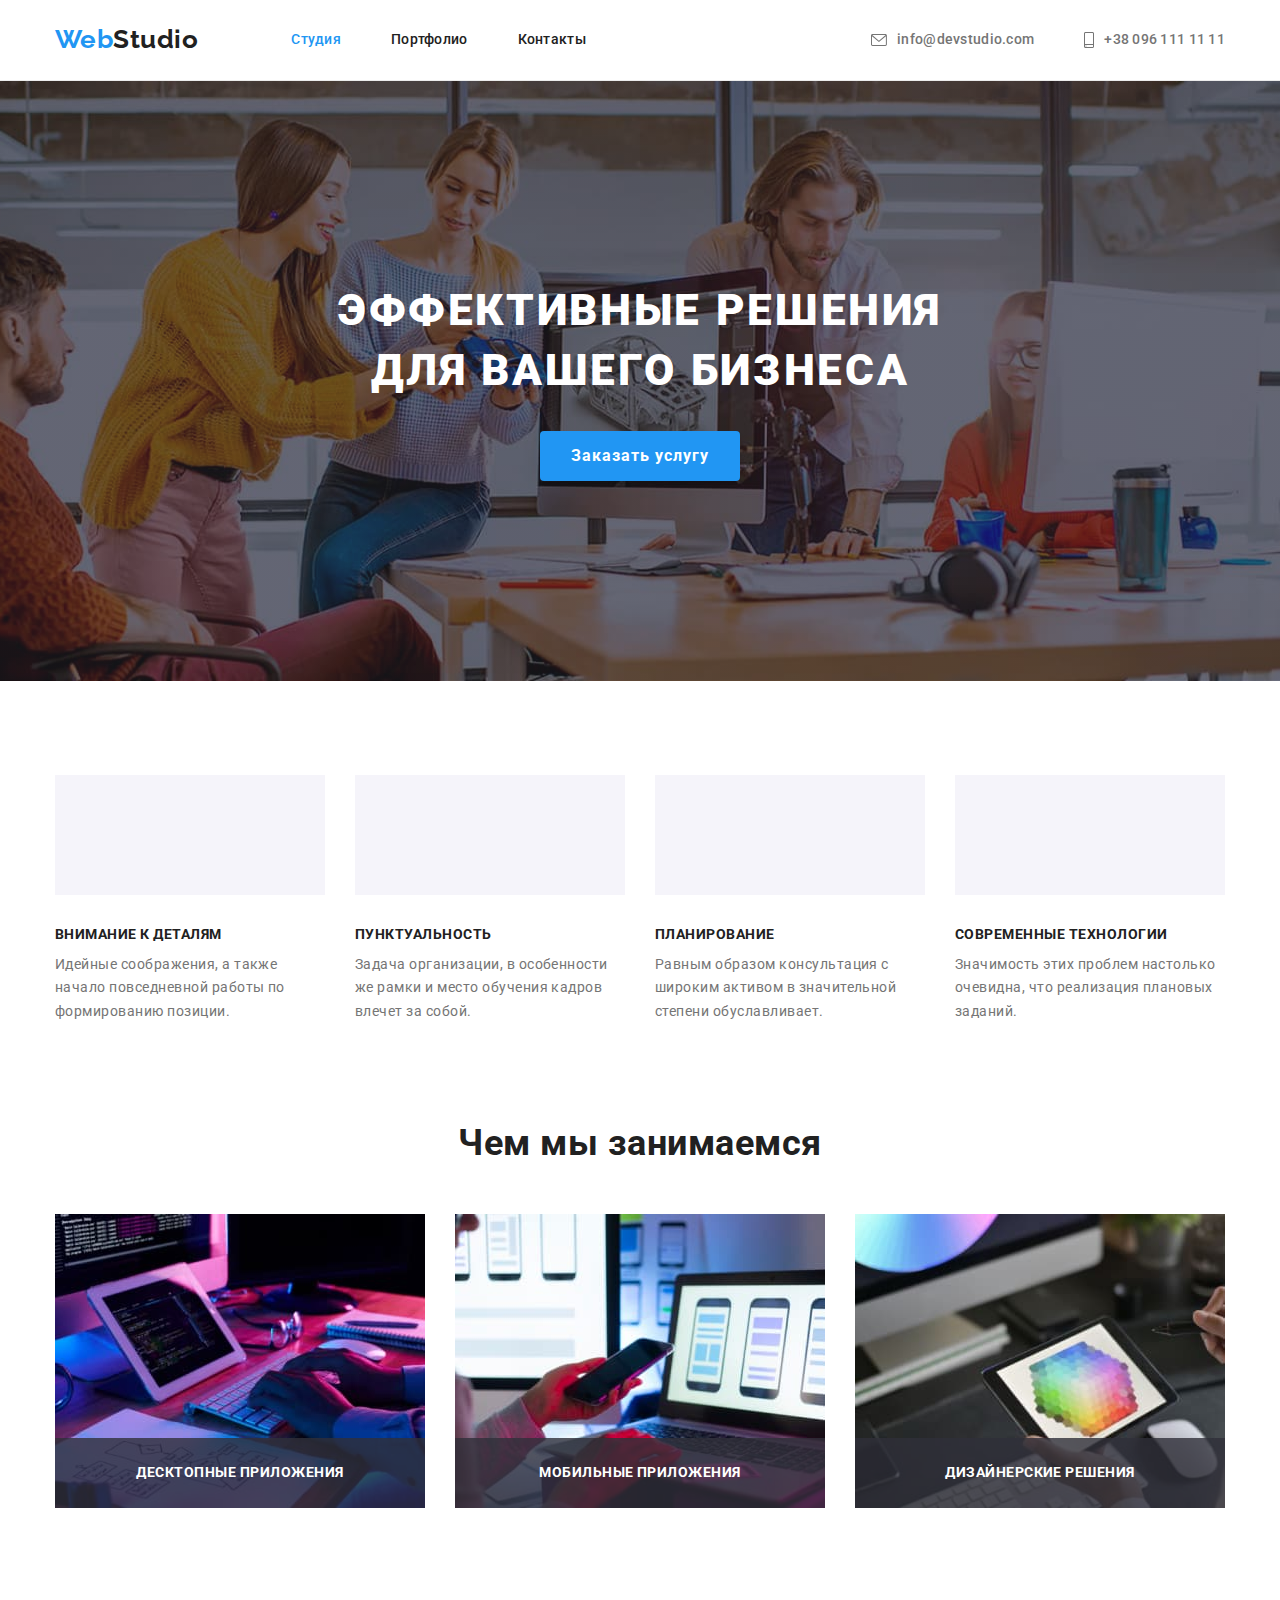
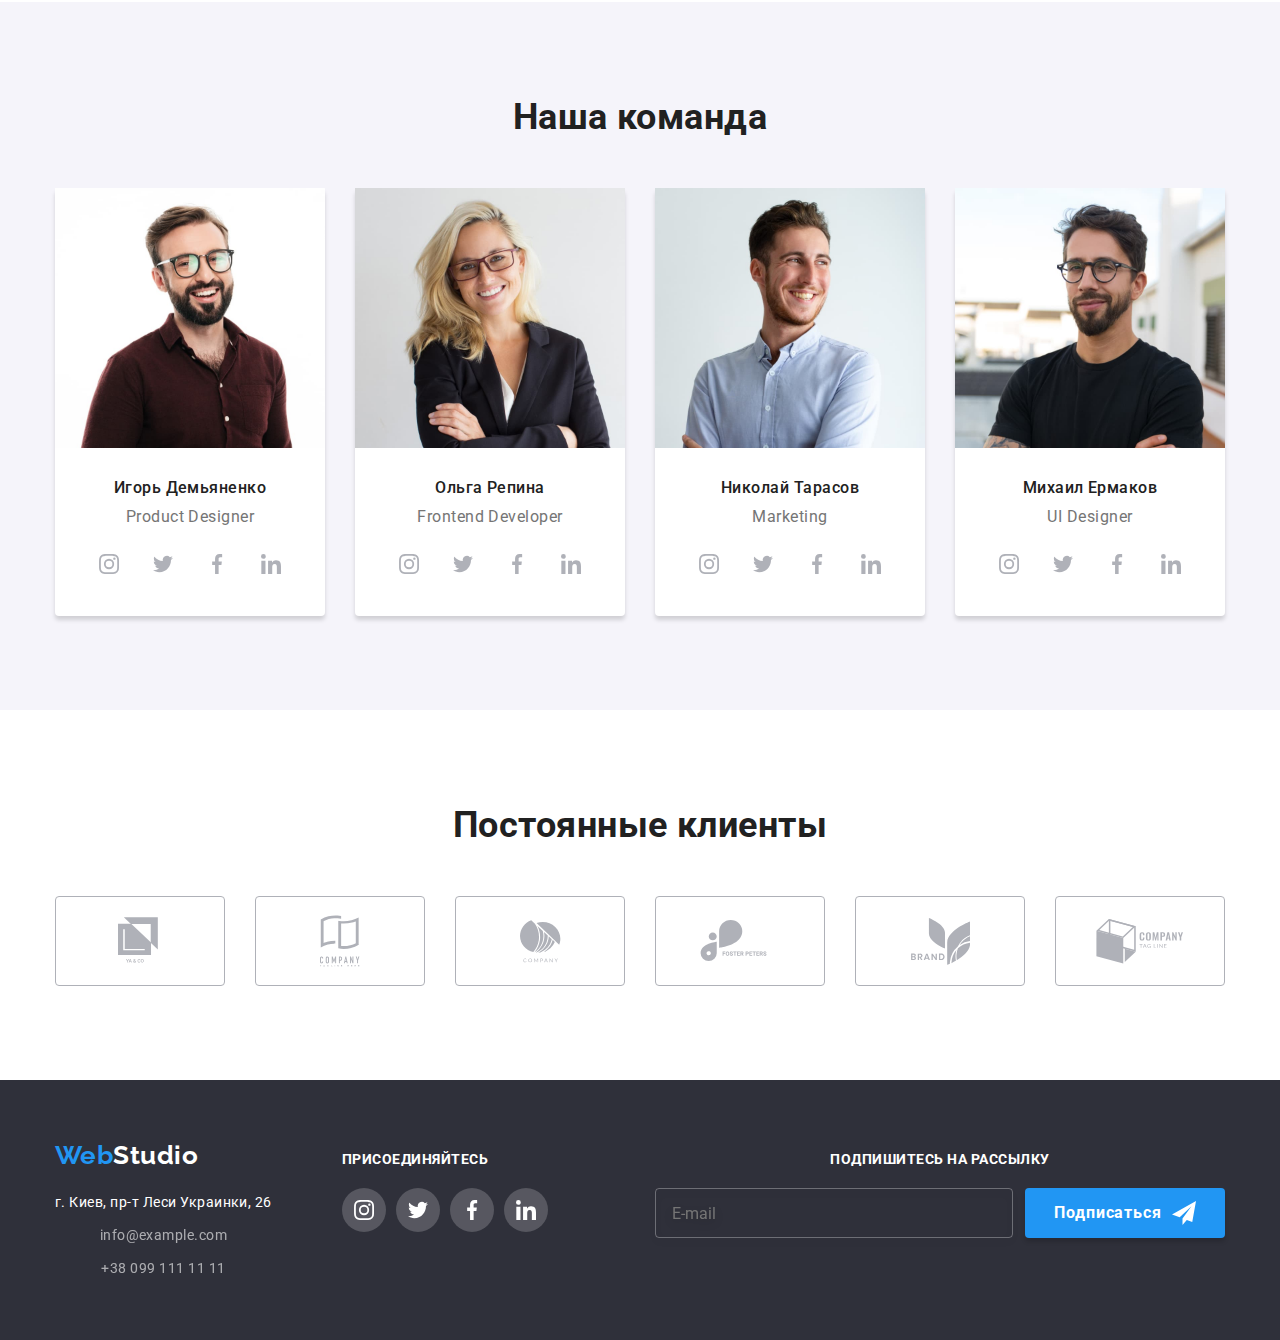
==== commit 1d1c1413: "added-scss" ====
--- a/index.html
+++ b/index.html
@@ -119,22 +119,22 @@
             <div class="container">
                 <h2 hidden>Важные моменты</h2>
                 <ul class="usp-list">
-                    <li class="usp-list__item antenna">
+                    <li class="usp-list__item usp-list__item--antenna">
                         <h3 class="usp-list__title">Внимание к деталям</h3>
                         <p class="usp-list__description">Идейные соображения, а также начало повседневной работы по формированию
                             позиции.</p>
                     </li>
-                    <li class="usp-list__item clock">
+                    <li class="usp-list__item usp-list__item--clock">
                         <h3 class="usp-list__title">Пунктуальность</h3>
                         <p class="usp-list__description">Задача организации, в особенности же рамки и место обучения кадров влечет за
                             собой.</p>
                     </li>
-                    <li class="usp-list__item diagram">
+                    <li class="usp-list__item usp-list__item--diagram">
                         <h3 class="usp-list__title">Планирование</h3>
                         <p class="usp-list__description">Равным образом консультация с широким активом в значительной степени
                             обуславливает.</p>
                     </li>
-                    <li class="usp-list__item astronaut">
+                    <li class="usp-list__item usp-list__item--astronaut">
                         <h3 class="usp-list__title">Современные технологии</h3>
                         <p class="usp-list__description">Значимость этих проблем настолько очевидна, что реализация плановых заданий.
                         </p>
--- a/css/main.min.css
+++ b/css/main.min.css
@@ -1,2 +1,2 @@
-:root{--accent-color: #2196f3;--h-color: #212121;--text-color: #757575;--white-color: #ffffff;--font-family: Roboto, sans-serif;--time: 250ms;--delay: cubic-bezier(0.4, 0, 0.2, 1)}.visually-hidden{position:absolute !important;clip:rect(1px 1px 1px 1px);clip:rect(1px, 1px, 1px, 1px);padding:0 !important;border:0 !important;height:1px !important;width:1px !important;overflow:hidden}html{box-sizing:border-box}*,*::after,*::before{box-sizing:inherit}body{font-family:var(--font-family);letter-spacing:0.03em;font-style:normal;margin:0}ul{margin:0;padding:0}a{text-decoration:none}h1,h2,h3,h4,h5,h6,p{margin:0}img{display:block;max-width:100%;height:auto}.container{width:1200px;padding:0 15px;margin:0 auto}.main-button{display:block;padding:8px 0;width:200px;margin:0 auto;font-weight:700;font-size:16px;line-height:1.875;letter-spacing:0.06em;color:var(--white-color);background:var(--accent-color);box-shadow:0px 4px 4px rgba(0,0,0,0.15);border-radius:4px;border-color:transparent;cursor:pointer;transition:background-color var(--time) var(--delay)}.main-button:hover,.main-button:focus{background-color:#188ce8;filter:drop-shadow(0px 4px 4px rgba(0,0,0,0.15))}.main-button.subscribe__btn{margin-left:12px;display:flex;flex-direction:row;justify-content:center;align-items:center}.subscribe__icon{content:"";display:block;margin-left:10px;height:24px;width:24px;background-position:center;background-size:contain;background-repeat:no-repeat;fill:currentColor}.logo{display:inline-block;font-family:Raleway, sans-serif;font-weight:700;font-size:26px;line-height:1.19;color:var(--accent-color)}.logo--header{padding-top:24px;padding-bottom:25px;margin-right:93px}.logo--footer{margin-bottom:20px}.logo__above{color:var(--h-color)}.logo--below{color:var(--white-color)}.section-title{font-weight:700;font-size:36px;line-height:1.17;color:var(--h-color);margin-bottom:50px}.social{display:flex;flex-direction:row;justify-content:center;list-style:none}.social__item{display:block;width:44px;height:44px;margin-right:10px;border-radius:50%}.social__item:last-child{margin-right:0}.social__link{width:inherit;height:inherit;border-radius:inherit;display:flex;justify-content:center;align-items:center;fill:#afb1b8;background-color:inherit;transition:background-color var(--time) var(--delay),fill var(--time) var(--delay)}.social__icon{height:20px;width:20px;background-size:contain;background-position:center;background-repeat:no-repeat}.social__link:hover,.social__link:focus{background-color:var(--accent-color);fill:var(--white-color)}.social__item--footer{background-color:rgba(255,255,255,0.1)}.social__icon--footer{fill:var(--white-color)}.header{display:flex;align-items:center;border-bottom:1px solid #ececec}.oneline{display:flex}.navigation{display:flex}.nav-links{list-style:none;display:flex}.nav-links__item{display:inline-block;margin-right:50px;position:relative}.nav-links .nav-links__item:last-child{margin-right:0}.nav-links__link{display:inline-block;padding:32px 0;font-weight:500;font-size:14px;line-height:1.14;letter-spacing:0.02em;color:var(--h-color);transition:color var(--time) var(--delay)}.nav-links__link:hover,.nav-links__link:focus,.header-address__link:hover,.header-address__link:focus{color:var(--accent-color)}.nav-links__link--current{color:var(--accent-color)}.nav-links__link::after{content:"";display:block;height:4px;width:100%;background:var(--accent-color);border-radius:2px;position:absolute;left:0;bottom:0;visibility:hidden;transition:visibility var(--time) var(--delay)}.nav-links__link:hover::after,.nav-links__link:focus::after{visibility:visible}.header-address{margin-left:auto;display:flex;list-style:none}.header-address__item{display:inline-block;margin-right:50px;color:var(--text-color)}.header-address .header-address__item:last-child{margin-right:0}.header-address__link{display:flex;align-items:center;font-weight:500;font-size:14px;line-height:1.14;letter-spacing:0.02em;color:var(--text-color);padding:32px 0;transition:color var(--time) var(--delay)}.header-address__icon{display:inline-block;margin-right:10px;fill:currentColor;transition:color var(--time) var(--delay)}.header-address__icon:hover,.header-address__icon:focus{color:var(--accent-color)}.hero{max-width:1600px;padding:200px 0px;margin:0 auto;background-color:#2f303a;background-image:linear-gradient(rgba(47,48,58,0.4), rgba(47,48,58,0.4)),url(../index-images/bcgimg.jpg);background-size:cover;background-repeat:no-repeat;background-position:center}.hero__title{text-align:center;display:block;margin:0 auto 30px;width:696px;font-weight:900;font-size:44px;line-height:1.36;letter-spacing:0.06em;text-transform:uppercase;color:var(--white-color)}.backdrop{position:fixed;top:0;left:0;width:100%;height:100%;background:rgba(0,0,0,0.2);opacity:1;visibility:visible;transition:visibility var(--time) var(--delay)}.is-hidden{opacity:0;pointer-events:none;visibility:hidden}.backdrop.is-hidden .modal{opacity:0}.modal{position:absolute;top:50%;left:50%;transform:translate(-50%, -50%);height:581px;width:528px;background:var(--white-color);box-shadow:0px 1px 3px rgba(0,0,0,0.12),0px 1px 1px rgba(0,0,0,0.14),0px 2px 1px rgba(0,0,0,0.2);border-radius:4px;opacity:1;transition:opacity var(--time) var(--delay);padding:40px}.close{position:absolute;width:30px;height:30px;top:8px;right:8px;background:var(--white-color);border:1px solid rgba(0,0,0,0.1);border-radius:50%;cursor:pointer;transition:fill var(--time) var(--delay);fill:currentColor}.close__sign{content:"";height:11px;width:11px}.close:focus,.close:hover{fill:var(--accent-color)}.form{display:flex;flex-direction:column}.form__title{display:flex;margin-bottom:12px;font-weight:700;font-size:20px;line-height:1.15;text-align:center;justify-content:center;color:var(--h-color)}.form__label{position:relative;display:block;margin-bottom:10px;display:inline-block;font-weight:400;font-size:12px;line-height:1.17;letter-spacing:0.01em;color:var(--text-color)}.form__input{display:inline-block;padding:0 12px 0 42px;margin-top:4px;height:40px;width:100%;border:1px solid rgba(33,33,33,0.2);border-radius:4px;transition:border-color var(--time) var(--delay);font-weight:normal;font-size:12px;line-height:1.17;letter-spacing:0.01em;color:var(--h-color)}.form__input::placeholder{color:rgba(117,117,117,0.5)}.form__input:focus,.form__input:hover{border-color:var(--accent-color);outline:none}textarea{resize:none}.form__input--comment{width:448px;height:120px;padding:12px 16px}.form__icon{position:absolute;display:inline-block;content:"";width:18px;height:18px;top:50%;left:12px;fill:currentColor;transition:fill var(--time) var(--delay)}.form__input:focus+.form__icon,.form__input:hover+.form__icon{fill:var(--accent-color)}.form__field{display:flex;flex-direction:row;align-items:center;justify-content:center;margin-top:10px;margin-bottom:30px;font-weight:400;font-size:14px;line-height:1.7;color:var(--text-color)}.checkbox__link{color:var(--accent-color);text-decoration:underline;margin:0}.checkbox__icon{display:inline-block;margin-right:8px;border:2px solid #000000;border-radius:2px;box-shadow:0px 4px 4px rgba(0,0,0,0.25);cursor:pointer;fill:var(--white-color);transition:border-color var(--time) var(--delay),background-color var(--time) var(--delay)}.checkbox:hover+.checkbox__icon,.checkbox:focus+.checkbox__icon{border-color:var(--accent-color)}.checkbox:checked+.checkbox__icon{border-color:var(--accent-color);background-color:var(--accent-color);box-shadow:none}.usp{padding:94px 0}.usp-list{display:flex;list-style:none}.usp-list__item{display:inline-block;margin-right:30px;width:270px}.usp-list__item:last-child{margin-right:0}.usp-list__item::before{content:"";display:block;height:120px;margin-bottom:30px;background-color:#f5f4fa;background-repeat:no-repeat;background-position:center}.antenna::before{background-image:url("../index-images/icons/antenna.svg")}.clock::before{background-image:url("../index-images/icons/clock.svg")}.diagram::before{background-image:url("../index-images/icons/diagram.svg")}.astronaut::before{background-image:url("../index-images/icons/astronaut.svg")}.usp-list__title{display:inline-block;height:16px;margin-bottom:10px;font-weight:700;font-size:14px;line-height:1.14;text-transform:uppercase;color:var(--h-color)}.usp-list__description{display:inline-block;font-weight:400;font-size:14px;line-height:1.7;color:var(--text-color);height:75px}.ourjob{display:flex;padding-bottom:94px;text-align:center}.ourjob-list{display:flex;list-style:none}.ourjob-list__item{display:inline-block;margin-right:30px}.ourjob-list__item:last-child{margin-right:0px}.ourjob-list__action{position:relative}.ourjob-list__text{position:absolute;display:flex;align-items:center;justify-content:center;left:0;bottom:0;height:70px;width:100%;font-weight:700;font-size:14px;line-height:1.14;text-transform:uppercase;color:var(--white-color);background:rgba(47,48,58,0.8)}.team{background:#f5f4fa;padding:94px 0;text-align:center}.members{display:flex;list-style:none}.member-card{display:inline-block;margin-right:30px;box-shadow:0px 4px 4px rgba(0,0,0,0.15);border-radius:4px;border-color:transparent;background-color:var(--white-color)}.member-card:last-child{margin-right:0px}.member-card__text{padding:30px}.member-card__name{display:block;margin-bottom:10px;font-weight:500;font-size:16px;line-height:19px;color:var(--h-color)}.member-card__job{display:inline-block;margin-bottom:16px;font-weight:normal;font-size:16px;line-height:1.19;color:var(--text-color)}.clients{padding:94px 0;text-align:center}.clients-list{display:flex;list-style:none}.clients-list__item{display:block;margin-right:30px;width:170px;height:90px}.clients-list__item:last-child{margin-right:0}.clients-list__link{width:inherit;height:inherit;display:flex;justify-content:center;align-items:center;border:1px solid;border-radius:4px;border-color:#afb1b8;fill:#afb1b8;transition:border-color var(--time) var(--delay),fill var(--time) var(--delay)}.clients-list__link:hover,.clients-list__link:focus{border-color:var(--accent-color);fill:var(--accent-color)}.clients-list__logo{background-size:contain;background-repeat:no-repeat;background-position:center}.portfolio{padding-top:94px;padding-bottom:94px}.buttons-list{list-style:none;margin-bottom:50px;display:flex;justify-content:center}.buttons-list__item{margin-right:8px}.buttons-list__item:last-child{margin-right:0}.sort-button{display:inline-block;padding:6px 22px;font-weight:500;font-size:16px;line-height:1.62;color:var(--h-color);background-color:#f5f4fa;border-radius:4px;border-color:transparent;box-shadow:none;cursor:pointer;transition:background-color var(--time) var(--delay),color var(--time) var(--delay),box-shadow var(--time) var(--delay)}.sort-button:hover,.sort-button:focus{color:var(--white-color);background-color:var(--accent-color);box-shadow:0px 3px 1px rgba(0,0,0,0.1),0px 1px 2px rgba(0,0,0,0.08),0px 2px 2px #0000001f}.projects{list-style:none;display:flex;flex-wrap:wrap}.projects__item{width:370px;margin-right:30px;margin-bottom:30px}.projects__item:nth-child(3n){margin-right:0}.projects__item:nth-last-child(-n+3){margin-bottom:0}.projects__link{display:block;box-shadow:none;transition:box-shadow var(--time) var(--delay)}.projects__link:hover,.projects__link:focus{box-shadow:0px 1px 1px rgba(0,0,0,0.12),0px 4px 4px rgba(0,0,0,0.06),1px 4px 6px rgba(0,0,0,0.16)}.projects__text{border:1px solid #eeeeee;border-top:0;padding:20px 24px}.projects__title{display:block;margin-bottom:4px;font-weight:700;font-size:18px;line-height:2;letter-spacing:0.06em;color:var(--h-color)}.projects__type{font-weight:400;font-size:16px;line-height:1.875;color:var(--text-color)}.jump{position:relative;overflow:hidden}.jump__text{position:absolute;top:0;left:0;width:100%;height:100%;padding:63px 24px;font-weight:400;font-size:18px;line-height:1.55;background:var(--accent-color);opacity:0.9;color:var(--white-color);transform:translateY(101%);transition:transform var(--time) var(--delay)}.projects__link:hover .jump__text,.projects__link:focus .jump__text{transform:translateY(0)}address{font-style:normal}.footer{background:#2f303a;padding-top:60px;padding-bottom:60px}.general{display:flex;flex-direction:row;align-items:baseline}.footer-one{display:inline-block;margin-right:70px}.footer-address{display:flex;flex-direction:column}.footer-address__link{display:inline-block;font-weight:400;font-size:14px;line-height:1.7;color:var(--white-color);transition:color var(--time) var(--delay)}.contact-link{margin-top:9px;opacity:0.6}.footer-address__link:hover,.footer-address__link:focus{color:var(--accent-color)}.footer-title{display:inline-block;margin-bottom:20px;font-weight:700;font-size:14px;line-height:1.14;text-transform:uppercase;color:var(--white-color)}.footer-three{margin-left:auto}.subscribe{display:flex;flex-direction:column}.subscribe__container{display:flex;flex-direction:row}.subscribe__input{width:358px;height:50px;font-weight:400;font-size:16px;line-height:1.25;display:flex;align-items:center;color:rgba(255,255,255,0.6);background-color:inherit;border:1px solid rgba(255,255,255,0.3);filter:drop-shadow(0px 4px 4px rgba(0,0,0,0.15));border-radius:4px;padding:15px 16px}.subscribe__input:focus,.subscribe__input:hover{border-color:var(--accent-color);outline:none}
+:root{--accent-color: #2196f3;--h-color: #212121;--text-color: #757575;--white-color: #ffffff;--font-family: Roboto, sans-serif;--time: 250ms;--delay: cubic-bezier(0.4, 0, 0.2, 1)}.visually-hidden{position:absolute !important;clip:rect(1px 1px 1px 1px);clip:rect(1px, 1px, 1px, 1px);padding:0 !important;border:0 !important;height:1px !important;width:1px !important;overflow:hidden}html{box-sizing:border-box}*,*::after,*::before{box-sizing:inherit}body{font-family:var(--font-family);letter-spacing:0.03em;font-style:normal;margin:0}ul{margin:0;padding:0}a{text-decoration:none}h1,h2,h3,h4,h5,h6,p{margin:0}img{display:block;max-width:100%;height:auto}.container{width:1200px;padding:0 15px;margin:0 auto}.container.general{display:flex;flex-direction:row;align-items:baseline;justify-content:center}.container.oneline{display:flex}.main-button{display:block;padding:8px 0;width:200px;margin:0 auto;font-weight:700;font-size:16px;line-height:1.875;letter-spacing:0.06em;color:var(--white-color);background:var(--accent-color);box-shadow:0px 4px 4px rgba(0,0,0,0.15);border-radius:4px;border-color:transparent;cursor:pointer;transition:background-color var(--time) var(--delay)}.main-button:hover,.main-button:focus{background-color:#188ce8;filter:drop-shadow(0px 4px 4px rgba(0,0,0,0.15))}.main-button.subscribe__btn{display:flex;flex-direction:row;align-items:center;justify-content:center;margin-left:12px}.main-button.subscribe__btn .subscribe__icon{content:"";display:block;margin-left:10px;height:24px;width:24px;background-position:center;background-size:contain;background-repeat:no-repeat;fill:currentColor}.logo{display:inline-block;font-family:Raleway, sans-serif;font-weight:700;font-size:26px;line-height:1.19;color:var(--accent-color)}.logo--header{padding-top:24px;padding-bottom:25px;margin-right:93px}.logo--footer{margin-bottom:20px}.logo--above{color:var(--h-color)}.logo--below{color:var(--white-color)}.section-title{font-weight:700;font-size:36px;line-height:1.17;color:var(--h-color);margin-bottom:50px}.social{display:flex;flex-direction:row;align-items:center;justify-content:center;list-style:none}.social__item{display:block;width:44px;height:44px;margin-right:10px;border-radius:50%}.social__item:last-child{margin-right:0}.social__item--footer{background-color:rgba(255,255,255,0.1)}.social__link{width:inherit;height:inherit;border-radius:inherit;display:flex;flex-direction:row;align-items:center;justify-content:center;fill:#afb1b8;background-color:inherit;transition:background-color var(--time) var(--delay),fill var(--time) var(--delay)}.social__link:hover,.social__link:focus{background-color:var(--accent-color);fill:var(--white-color)}.social__icon{height:20px;width:20px;background-position:center;background-size:contain;background-repeat:no-repeat}.social__icon--footer{fill:var(--white-color)}.header{display:flex;align-items:center;border-bottom:1px solid #ececec}.navigation{display:flex}.nav-links{list-style:none;display:flex}.nav-links__item{display:inline-block;margin-right:50px;position:relative}.nav-links__item:last-child{margin-right:0}.nav-links__link{display:inline-block;padding:32px 0;font-weight:500;font-size:14px;line-height:1.14;letter-spacing:0.02em;color:var(--h-color);transition:color var(--time) var(--delay)}.nav-links__link:hover,.nav-links__link:focus{color:var(--accent-color)}.nav-links__link--current{color:var(--accent-color)}.nav-links__link::after{content:"";display:block;height:4px;width:100%;background:var(--accent-color);border-radius:2px;position:absolute;left:0;bottom:0;visibility:hidden;transition:visibility var(--time) var(--delay)}.nav-links__link::after:hover::after,.nav-links__link::after:focus::after{visibility:visible}.header-address{margin-left:auto;display:flex;list-style:none}.header-address__item{display:inline-block;margin-right:50px;color:var(--text-color)}.header-address__item:last-child{margin-right:0}.header-address__link{display:flex;align-items:center;font-weight:500;font-size:14px;line-height:1.14;letter-spacing:0.02em;color:var(--text-color);padding:32px 0;transition:color var(--time) var(--delay)}.header-address__link:hover,.header-address__link:focus{color:var(--accent-color)}.header-address__icon{display:inline-block;margin-right:10px;fill:currentColor;transition:color var(--time) var(--delay)}.header-address__icon:hover,.header-address__icon:focus{color:var(--accent-color)}.hero{max-width:1600px;padding:200px 0px;margin:0 auto;background-color:#2f303a;background-image:linear-gradient(rgba(47,48,58,0.4), rgba(47,48,58,0.4)),url(../index-images/bcgimg.jpg);background-position:center;background-size:cover;background-repeat:no-repeat}.hero__title{display:flex;text-align:center;margin:0 auto 30px;width:696px;font-weight:900;font-size:44px;line-height:1.36;letter-spacing:0.06em;text-transform:uppercase;color:var(--white-color)}.backdrop{position:fixed;top:0;left:0;width:100%;height:100%;background:rgba(0,0,0,0.2);opacity:1;visibility:visible;transition:visibility var(--time) var(--delay)}.backdrop.is-hidden{opacity:0;pointer-events:none;visibility:hidden}.backdrop.is-hidden .modal{opacity:0}.modal{position:absolute;top:50%;left:50%;transform:translate(-50%, -50%);height:581px;width:528px;background:var(--white-color);box-shadow:0px 1px 3px rgba(0,0,0,0.12),0px 1px 1px rgba(0,0,0,0.14),0px 2px 1px rgba(0,0,0,0.2);border-radius:4px;opacity:1;transition:opacity var(--time) var(--delay);padding:40px}.close{position:absolute;width:30px;height:30px;top:8px;right:8px;background:var(--white-color);border:1px solid rgba(0,0,0,0.1);border-radius:50%;cursor:pointer;transition:fill var(--time) var(--delay);fill:currentColor}.close:focus,.close:hover{fill:var(--accent-color)}.close__sign{content:"";height:11px;width:11px}.form{display:flex;flex-direction:column}.form__title{display:flex;flex-direction:row;align-items:center;justify-content:center;margin-bottom:12px;font-weight:700;font-size:20px;line-height:1.15;color:var(--h-color)}.form__label{position:relative;display:inline-block;margin-bottom:10px;font-weight:400;font-size:12px;line-height:1.17;letter-spacing:0.01em;color:var(--text-color)}.form__input{display:inline-block;padding:0 12px 0 42px;margin-top:4px;height:40px;width:100%;border:1px solid rgba(33,33,33,0.2);border-radius:4px;transition:border-color var(--time) var(--delay);font-weight:400;font-size:12px;line-height:1.17;letter-spacing:0.01em;color:var(--h-color)}.form__input::placeholder{color:rgba(117,117,117,0.5)}.form__input:focus,.form__input:hover{border-color:var(--accent-color);outline:none}.form__input--comment{width:448px;height:120px;padding:12px 16px}textarea{resize:none}.form__icon{position:absolute;display:inline-block;content:"";width:18px;height:18px;top:50%;left:12px;fill:currentColor;transition:fill var(--time) var(--delay)}.form__input:focus+.form__icon,.form__input:hover+.form__icon{fill:var(--accent-color)}.form__field{display:flex;flex-direction:row;align-items:center;justify-content:center;margin-top:10px;margin-bottom:30px;font-weight:400;font-size:14px;line-height:1.7;color:var(--text-color)}.checkbox__link{color:var(--accent-color);text-decoration:underline;margin:0}.checkbox__icon{display:inline-block;margin-right:8px;border:2px solid #000000;border-radius:2px;box-shadow:0px 4px 4px rgba(0,0,0,0.25);cursor:pointer;fill:var(--white-color);transition:border-color var(--time) var(--delay),background-color var(--time) var(--delay)}.checkbox:hover+.checkbox__icon,.checkbox:focus+.checkbox__icon{border-color:var(--accent-color)}.checkbox:checked+.checkbox__icon{border-color:var(--accent-color);background-color:var(--accent-color);box-shadow:none}.usp{padding:94px 0}.usp-list{display:flex;list-style:none}.usp-list__item{display:inline-block;margin-right:30px;width:270px}.usp-list__item:last-child{margin-right:0}.usp-list__item::before{content:"";display:block;height:120px;margin-bottom:30px;background-color:#f5f4fa;background-position:center;background-size:contain;background-repeat:no-repeat}.usp-list__item::before--antenna::before{background-image:url("../index-images/icons/antenna.svg")}.usp-list__item::before--clock::before{background-image:url("../index-images/icons/clock.svg")}.usp-list__item::before--diagram::before{background-image:url("../index-images/icons/diagram.svg")}.usp-list__item::before--astronaut::before{background-image:url("../index-images/icons/astronaut.svg")}.usp-list__title{display:inline-block;height:16px;margin-bottom:10px;font-weight:700;font-size:14px;line-height:1.14;text-transform:uppercase;color:var(--h-color)}.usp-list__description{display:inline-block;font-weight:400;font-size:14px;line-height:1.7;color:var(--text-color);height:75px}.ourjob{display:flex;text-align:center;padding-bottom:94px}.ourjob-list{display:flex;list-style:none}.ourjob-list__item{display:inline-block;margin-right:30px}.ourjob-list__item:last-child{margin-right:0px}.ourjob-list__action{position:relative}.ourjob-list__text{position:absolute;display:flex;flex-direction:row;align-items:center;justify-content:center;left:0;bottom:0;height:70px;width:100%;font-weight:700;font-size:14px;line-height:1.14;text-transform:uppercase;color:var(--white-color);background:rgba(47,48,58,0.8)}.team{background:#f5f4fa;padding:94px 0;text-align:center}.members{display:flex;list-style:none}.member-card{display:inline-block;margin-right:30px;box-shadow:0px 4px 4px rgba(0,0,0,0.15);border-radius:4px;border-color:transparent;background-color:var(--white-color)}.member-card:last-child{margin-right:0px}.member-card__text{padding:30px}.member-card__name{display:block;margin-bottom:10px;font-weight:500;font-size:16px;line-height:1.19;color:var(--h-color)}.member-card__job{display:inline-block;margin-bottom:16px;font-weight:400;font-size:16px;line-height:1.19;color:var(--text-color)}.clients{padding:94px 0;text-align:center}.clients-list{display:flex;list-style:none}.clients-list__item{display:block;margin-right:30px;width:170px;height:90px}.clients-list__item:last-child{margin-right:0}.clients-list__link{width:inherit;height:inherit;display:flex;flex-direction:row;align-items:center;justify-content:center;border:1px solid;border-radius:4px;border-color:#afb1b8;fill:#afb1b8;transition:border-color var(--time) var(--delay),fill var(--time) var(--delay)}.clients-list__link:hover,.clients-list__link:focus{border-color:var(--accent-color);fill:var(--accent-color)}.clients-list__logo{background-position:center;background-size:contain;background-repeat:no-repeat}.portfolio{padding-top:94px;padding-bottom:94px}.buttons-list{list-style:none;margin-bottom:50px;display:flex;justify-content:center}.buttons-list__item{margin-right:8px}.buttons-list__item:last-child{margin-right:0}.sort-button{display:inline-block;padding:6px 22px;font-weight:500;font-size:16px;line-height:1.62;color:var(--h-color);background-color:#f5f4fa;border-radius:4px;border-color:transparent;box-shadow:none;cursor:pointer;transition:background-color var(--time) var(--delay),color var(--time) var(--delay),box-shadow var(--time) var(--delay)}.sort-button:hover,.sort-button:focus{color:var(--white-color);background-color:var(--accent-color);box-shadow:0px 3px 1px rgba(0,0,0,0.1),0px 1px 2px rgba(0,0,0,0.08),0px 2px 2px #0000001f}.projects{list-style:none;display:flex;flex-wrap:wrap}.projects__item{width:370px;margin-right:30px;margin-bottom:30px}.projects__item:nth-child(3n){margin-right:0}.projects__item:nth-last-child(-n+3){margin-bottom:0}.projects__link{display:block;box-shadow:none;transition:box-shadow var(--time) var(--delay)}.projects__link:hover,.projects__link:focus{box-shadow:0px 1px 1px rgba(0,0,0,0.12),0px 4px 4px rgba(0,0,0,0.06),1px 4px 6px rgba(0,0,0,0.16)}.projects__text{border:1px solid #eeeeee;border-top:0;padding:20px 24px}.projects__title{display:block;margin-bottom:4px;font-weight:700;font-size:18px;line-height:2;letter-spacing:0.06em;color:var(--h-color)}.projects__type{font-weight:400;font-size:16px;line-height:1.875;color:var(--text-color)}.jump{position:relative;overflow:hidden}.jump__text{position:absolute;top:0;left:0;width:100%;height:100%;padding:63px 24px;font-weight:400;font-size:18px;line-height:1.55;color:var(--white-color);background:var(--accent-color);opacity:0.9;transform:translateY(101%);transition:transform var(--time) var(--delay)}.projects__link:hover .jump__text,.projects__link:focus .jump__text{transform:translateY(0)}address{font-style:normal}.footer{background:#2f303a;padding-top:60px;padding-bottom:60px}.footer-one{display:inline-block;margin-right:70px}.footer-address{display:flex;flex-direction:column;align-items:center;justify-content:center}.footer-address__link{display:inline-block;font-weight:400;font-size:14px;line-height:1.7;color:var(--white-color);transition:color var(--time) var(--delay)}.footer-address__link:hover,.footer-address__link:focus{color:var(--accent-color)}.contact-link{margin-top:9px;opacity:0.6}.footer-title{display:inline-block;margin-bottom:20px;font-weight:700;font-size:14px;line-height:1.14;text-transform:uppercase;color:var(--white-color)}.footer-three{margin-left:auto}.subscribe{display:flex;flex-direction:column;align-items:center;justify-content:center}.subscribe__container{display:flex;flex-direction:row;align-items:center;justify-content:center}.subscribe__input{width:358px;height:50px;font-weight:400;font-size:16px;line-height:1.25;color:rgba(255,255,255,0.6);background-color:inherit;border:1px solid rgba(255,255,255,0.3);filter:drop-shadow(0px 4px 4px rgba(0,0,0,0.15));border-radius:4px;padding:15px 16px}.subscribe__input:focus,.subscribe__input:hover{border-color:var(--accent-color);outline:none}
 /*# sourceMappingURL=main.min.css.map */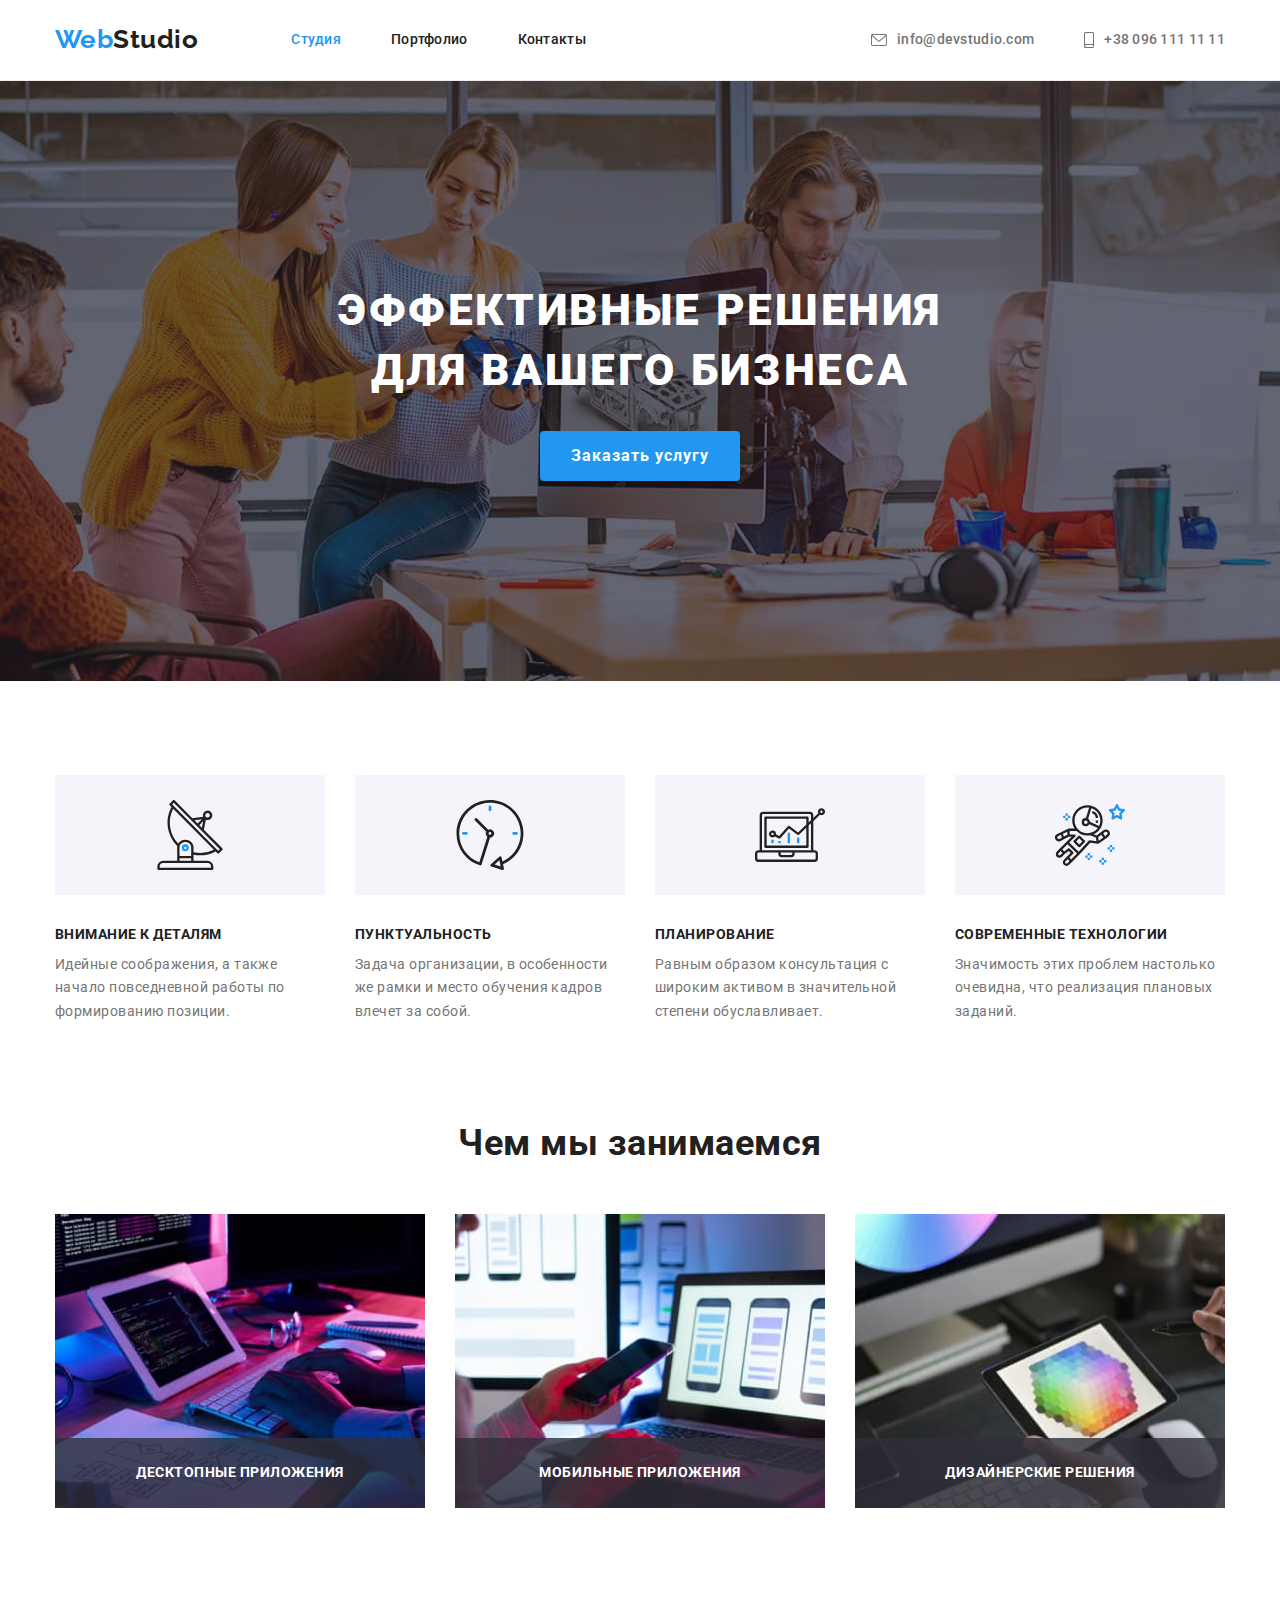
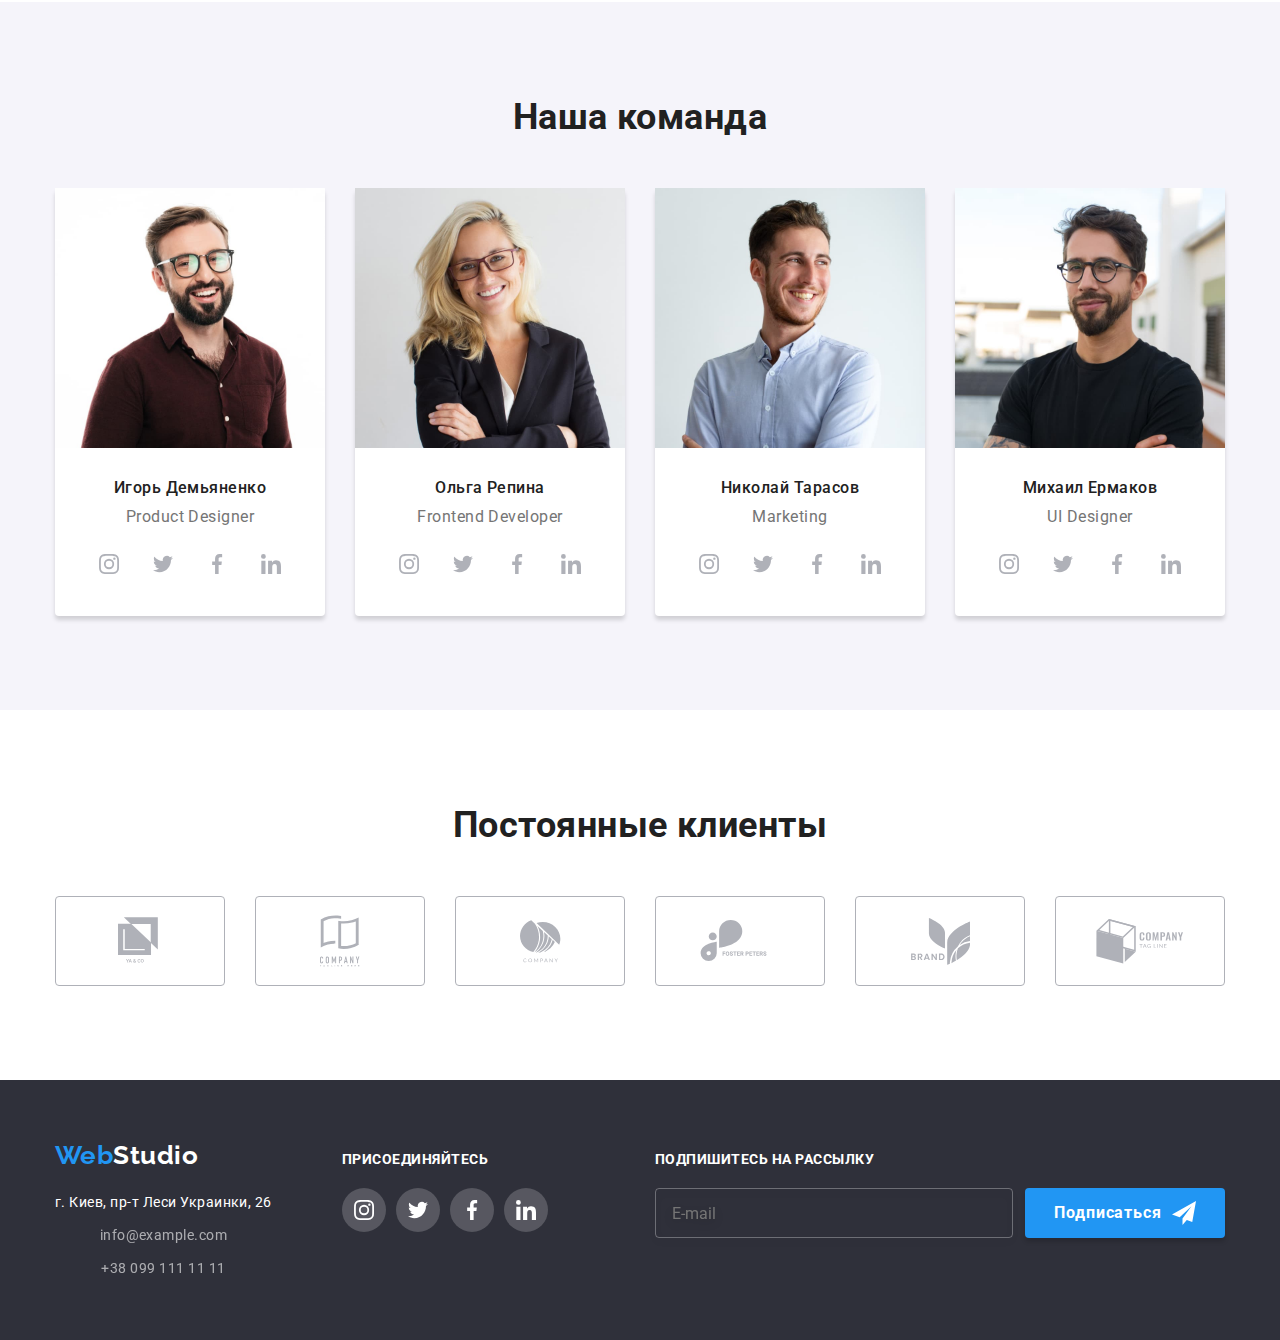
==== commit f15db37a: "links" ====
--- a/index.html
+++ b/index.html
@@ -404,8 +404,8 @@
                 <a class="logo logo--footer" href="./index.html" lang="en">Web<span class="logo logo--below">Studio</span></a>
                 <address class="footer-address">
                     <a class="footer-address__link" href="#">г. Киев, пр-т Леси Украинки, 26</a>
-                    <a class="footer-address__link contact-link" href="mailto:info@example.com">info@example.com</a>
-                    <a class="footer-address__link contact-link" href="tel:+380991111111">+38 099 111 11 11</a>
+                    <a class="footer-address__link footer-address__link--contact-link" href="mailto:info@example.com">info@example.com</a>
+                    <a class="footer-address__link footer-address__link--contact-link" href="tel:+380991111111">+38 099 111 11 11</a>
                 </address>
             </div>
             <div class="footer-two">
--- a/css/main.min.css
+++ b/css/main.min.css
@@ -1,2 +1,2 @@
-:root{--accent-color: #2196f3;--h-color: #212121;--text-color: #757575;--white-color: #ffffff;--font-family: Roboto, sans-serif;--time: 250ms;--delay: cubic-bezier(0.4, 0, 0.2, 1)}.visually-hidden{position:absolute !important;clip:rect(1px 1px 1px 1px);clip:rect(1px, 1px, 1px, 1px);padding:0 !important;border:0 !important;height:1px !important;width:1px !important;overflow:hidden}html{box-sizing:border-box}*,*::after,*::before{box-sizing:inherit}body{font-family:var(--font-family);letter-spacing:0.03em;font-style:normal;margin:0}ul{margin:0;padding:0}a{text-decoration:none}h1,h2,h3,h4,h5,h6,p{margin:0}img{display:block;max-width:100%;height:auto}.container{width:1200px;padding:0 15px;margin:0 auto}.container.general{display:flex;flex-direction:row;align-items:baseline;justify-content:center}.container.oneline{display:flex}.main-button{display:block;padding:8px 0;width:200px;margin:0 auto;font-weight:700;font-size:16px;line-height:1.875;letter-spacing:0.06em;color:var(--white-color);background:var(--accent-color);box-shadow:0px 4px 4px rgba(0,0,0,0.15);border-radius:4px;border-color:transparent;cursor:pointer;transition:background-color var(--time) var(--delay)}.main-button:hover,.main-button:focus{background-color:#188ce8;filter:drop-shadow(0px 4px 4px rgba(0,0,0,0.15))}.main-button.subscribe__btn{display:flex;flex-direction:row;align-items:center;justify-content:center;margin-left:12px}.main-button.subscribe__btn .subscribe__icon{content:"";display:block;margin-left:10px;height:24px;width:24px;background-position:center;background-size:contain;background-repeat:no-repeat;fill:currentColor}.logo{display:inline-block;font-family:Raleway, sans-serif;font-weight:700;font-size:26px;line-height:1.19;color:var(--accent-color)}.logo--header{padding-top:24px;padding-bottom:25px;margin-right:93px}.logo--footer{margin-bottom:20px}.logo--above{color:var(--h-color)}.logo--below{color:var(--white-color)}.section-title{font-weight:700;font-size:36px;line-height:1.17;color:var(--h-color);margin-bottom:50px}.social{display:flex;flex-direction:row;align-items:center;justify-content:center;list-style:none}.social__item{display:block;width:44px;height:44px;margin-right:10px;border-radius:50%}.social__item:last-child{margin-right:0}.social__item--footer{background-color:rgba(255,255,255,0.1)}.social__link{width:inherit;height:inherit;border-radius:inherit;display:flex;flex-direction:row;align-items:center;justify-content:center;fill:#afb1b8;background-color:inherit;transition:background-color var(--time) var(--delay),fill var(--time) var(--delay)}.social__link:hover,.social__link:focus{background-color:var(--accent-color);fill:var(--white-color)}.social__icon{height:20px;width:20px;background-position:center;background-size:contain;background-repeat:no-repeat}.social__icon--footer{fill:var(--white-color)}.header{display:flex;align-items:center;border-bottom:1px solid #ececec}.navigation{display:flex}.nav-links{list-style:none;display:flex}.nav-links__item{display:inline-block;margin-right:50px;position:relative}.nav-links__item:last-child{margin-right:0}.nav-links__link{display:inline-block;padding:32px 0;font-weight:500;font-size:14px;line-height:1.14;letter-spacing:0.02em;color:var(--h-color);transition:color var(--time) var(--delay)}.nav-links__link:hover,.nav-links__link:focus{color:var(--accent-color)}.nav-links__link--current{color:var(--accent-color)}.nav-links__link::after{content:"";display:block;height:4px;width:100%;background:var(--accent-color);border-radius:2px;position:absolute;left:0;bottom:0;visibility:hidden;transition:visibility var(--time) var(--delay)}.nav-links__link::after:hover::after,.nav-links__link::after:focus::after{visibility:visible}.header-address{margin-left:auto;display:flex;list-style:none}.header-address__item{display:inline-block;margin-right:50px;color:var(--text-color)}.header-address__item:last-child{margin-right:0}.header-address__link{display:flex;align-items:center;font-weight:500;font-size:14px;line-height:1.14;letter-spacing:0.02em;color:var(--text-color);padding:32px 0;transition:color var(--time) var(--delay)}.header-address__link:hover,.header-address__link:focus{color:var(--accent-color)}.header-address__icon{display:inline-block;margin-right:10px;fill:currentColor;transition:color var(--time) var(--delay)}.header-address__icon:hover,.header-address__icon:focus{color:var(--accent-color)}.hero{max-width:1600px;padding:200px 0px;margin:0 auto;background-color:#2f303a;background-image:linear-gradient(rgba(47,48,58,0.4), rgba(47,48,58,0.4)),url(../index-images/bcgimg.jpg);background-position:center;background-size:cover;background-repeat:no-repeat}.hero__title{display:flex;text-align:center;margin:0 auto 30px;width:696px;font-weight:900;font-size:44px;line-height:1.36;letter-spacing:0.06em;text-transform:uppercase;color:var(--white-color)}.backdrop{position:fixed;top:0;left:0;width:100%;height:100%;background:rgba(0,0,0,0.2);opacity:1;visibility:visible;transition:visibility var(--time) var(--delay)}.backdrop.is-hidden{opacity:0;pointer-events:none;visibility:hidden}.backdrop.is-hidden .modal{opacity:0}.modal{position:absolute;top:50%;left:50%;transform:translate(-50%, -50%);height:581px;width:528px;background:var(--white-color);box-shadow:0px 1px 3px rgba(0,0,0,0.12),0px 1px 1px rgba(0,0,0,0.14),0px 2px 1px rgba(0,0,0,0.2);border-radius:4px;opacity:1;transition:opacity var(--time) var(--delay);padding:40px}.close{position:absolute;width:30px;height:30px;top:8px;right:8px;background:var(--white-color);border:1px solid rgba(0,0,0,0.1);border-radius:50%;cursor:pointer;transition:fill var(--time) var(--delay);fill:currentColor}.close:focus,.close:hover{fill:var(--accent-color)}.close__sign{content:"";height:11px;width:11px}.form{display:flex;flex-direction:column}.form__title{display:flex;flex-direction:row;align-items:center;justify-content:center;margin-bottom:12px;font-weight:700;font-size:20px;line-height:1.15;color:var(--h-color)}.form__label{position:relative;display:inline-block;margin-bottom:10px;font-weight:400;font-size:12px;line-height:1.17;letter-spacing:0.01em;color:var(--text-color)}.form__input{display:inline-block;padding:0 12px 0 42px;margin-top:4px;height:40px;width:100%;border:1px solid rgba(33,33,33,0.2);border-radius:4px;transition:border-color var(--time) var(--delay);font-weight:400;font-size:12px;line-height:1.17;letter-spacing:0.01em;color:var(--h-color)}.form__input::placeholder{color:rgba(117,117,117,0.5)}.form__input:focus,.form__input:hover{border-color:var(--accent-color);outline:none}.form__input--comment{width:448px;height:120px;padding:12px 16px}textarea{resize:none}.form__icon{position:absolute;display:inline-block;content:"";width:18px;height:18px;top:50%;left:12px;fill:currentColor;transition:fill var(--time) var(--delay)}.form__input:focus+.form__icon,.form__input:hover+.form__icon{fill:var(--accent-color)}.form__field{display:flex;flex-direction:row;align-items:center;justify-content:center;margin-top:10px;margin-bottom:30px;font-weight:400;font-size:14px;line-height:1.7;color:var(--text-color)}.checkbox__link{color:var(--accent-color);text-decoration:underline;margin:0}.checkbox__icon{display:inline-block;margin-right:8px;border:2px solid #000000;border-radius:2px;box-shadow:0px 4px 4px rgba(0,0,0,0.25);cursor:pointer;fill:var(--white-color);transition:border-color var(--time) var(--delay),background-color var(--time) var(--delay)}.checkbox:hover+.checkbox__icon,.checkbox:focus+.checkbox__icon{border-color:var(--accent-color)}.checkbox:checked+.checkbox__icon{border-color:var(--accent-color);background-color:var(--accent-color);box-shadow:none}.usp{padding:94px 0}.usp-list{display:flex;list-style:none}.usp-list__item{display:inline-block;margin-right:30px;width:270px}.usp-list__item:last-child{margin-right:0}.usp-list__item::before{content:"";display:block;height:120px;margin-bottom:30px;background-color:#f5f4fa;background-position:center;background-size:contain;background-repeat:no-repeat}.usp-list__item::before--antenna::before{background-image:url("../index-images/icons/antenna.svg")}.usp-list__item::before--clock::before{background-image:url("../index-images/icons/clock.svg")}.usp-list__item::before--diagram::before{background-image:url("../index-images/icons/diagram.svg")}.usp-list__item::before--astronaut::before{background-image:url("../index-images/icons/astronaut.svg")}.usp-list__title{display:inline-block;height:16px;margin-bottom:10px;font-weight:700;font-size:14px;line-height:1.14;text-transform:uppercase;color:var(--h-color)}.usp-list__description{display:inline-block;font-weight:400;font-size:14px;line-height:1.7;color:var(--text-color);height:75px}.ourjob{display:flex;text-align:center;padding-bottom:94px}.ourjob-list{display:flex;list-style:none}.ourjob-list__item{display:inline-block;margin-right:30px}.ourjob-list__item:last-child{margin-right:0px}.ourjob-list__action{position:relative}.ourjob-list__text{position:absolute;display:flex;flex-direction:row;align-items:center;justify-content:center;left:0;bottom:0;height:70px;width:100%;font-weight:700;font-size:14px;line-height:1.14;text-transform:uppercase;color:var(--white-color);background:rgba(47,48,58,0.8)}.team{background:#f5f4fa;padding:94px 0;text-align:center}.members{display:flex;list-style:none}.member-card{display:inline-block;margin-right:30px;box-shadow:0px 4px 4px rgba(0,0,0,0.15);border-radius:4px;border-color:transparent;background-color:var(--white-color)}.member-card:last-child{margin-right:0px}.member-card__text{padding:30px}.member-card__name{display:block;margin-bottom:10px;font-weight:500;font-size:16px;line-height:1.19;color:var(--h-color)}.member-card__job{display:inline-block;margin-bottom:16px;font-weight:400;font-size:16px;line-height:1.19;color:var(--text-color)}.clients{padding:94px 0;text-align:center}.clients-list{display:flex;list-style:none}.clients-list__item{display:block;margin-right:30px;width:170px;height:90px}.clients-list__item:last-child{margin-right:0}.clients-list__link{width:inherit;height:inherit;display:flex;flex-direction:row;align-items:center;justify-content:center;border:1px solid;border-radius:4px;border-color:#afb1b8;fill:#afb1b8;transition:border-color var(--time) var(--delay),fill var(--time) var(--delay)}.clients-list__link:hover,.clients-list__link:focus{border-color:var(--accent-color);fill:var(--accent-color)}.clients-list__logo{background-position:center;background-size:contain;background-repeat:no-repeat}.portfolio{padding-top:94px;padding-bottom:94px}.buttons-list{list-style:none;margin-bottom:50px;display:flex;justify-content:center}.buttons-list__item{margin-right:8px}.buttons-list__item:last-child{margin-right:0}.sort-button{display:inline-block;padding:6px 22px;font-weight:500;font-size:16px;line-height:1.62;color:var(--h-color);background-color:#f5f4fa;border-radius:4px;border-color:transparent;box-shadow:none;cursor:pointer;transition:background-color var(--time) var(--delay),color var(--time) var(--delay),box-shadow var(--time) var(--delay)}.sort-button:hover,.sort-button:focus{color:var(--white-color);background-color:var(--accent-color);box-shadow:0px 3px 1px rgba(0,0,0,0.1),0px 1px 2px rgba(0,0,0,0.08),0px 2px 2px #0000001f}.projects{list-style:none;display:flex;flex-wrap:wrap}.projects__item{width:370px;margin-right:30px;margin-bottom:30px}.projects__item:nth-child(3n){margin-right:0}.projects__item:nth-last-child(-n+3){margin-bottom:0}.projects__link{display:block;box-shadow:none;transition:box-shadow var(--time) var(--delay)}.projects__link:hover,.projects__link:focus{box-shadow:0px 1px 1px rgba(0,0,0,0.12),0px 4px 4px rgba(0,0,0,0.06),1px 4px 6px rgba(0,0,0,0.16)}.projects__text{border:1px solid #eeeeee;border-top:0;padding:20px 24px}.projects__title{display:block;margin-bottom:4px;font-weight:700;font-size:18px;line-height:2;letter-spacing:0.06em;color:var(--h-color)}.projects__type{font-weight:400;font-size:16px;line-height:1.875;color:var(--text-color)}.jump{position:relative;overflow:hidden}.jump__text{position:absolute;top:0;left:0;width:100%;height:100%;padding:63px 24px;font-weight:400;font-size:18px;line-height:1.55;color:var(--white-color);background:var(--accent-color);opacity:0.9;transform:translateY(101%);transition:transform var(--time) var(--delay)}.projects__link:hover .jump__text,.projects__link:focus .jump__text{transform:translateY(0)}address{font-style:normal}.footer{background:#2f303a;padding-top:60px;padding-bottom:60px}.footer-one{display:inline-block;margin-right:70px}.footer-address{display:flex;flex-direction:column;align-items:center;justify-content:center}.footer-address__link{display:inline-block;font-weight:400;font-size:14px;line-height:1.7;color:var(--white-color);transition:color var(--time) var(--delay)}.footer-address__link:hover,.footer-address__link:focus{color:var(--accent-color)}.contact-link{margin-top:9px;opacity:0.6}.footer-title{display:inline-block;margin-bottom:20px;font-weight:700;font-size:14px;line-height:1.14;text-transform:uppercase;color:var(--white-color)}.footer-three{margin-left:auto}.subscribe{display:flex;flex-direction:column;align-items:center;justify-content:center}.subscribe__container{display:flex;flex-direction:row;align-items:center;justify-content:center}.subscribe__input{width:358px;height:50px;font-weight:400;font-size:16px;line-height:1.25;color:rgba(255,255,255,0.6);background-color:inherit;border:1px solid rgba(255,255,255,0.3);filter:drop-shadow(0px 4px 4px rgba(0,0,0,0.15));border-radius:4px;padding:15px 16px}.subscribe__input:focus,.subscribe__input:hover{border-color:var(--accent-color);outline:none}
+:root{--accent-color: #2196f3;--h-color: #212121;--text-color: #757575;--white-color: #ffffff;--font-family: Roboto, sans-serif;--time: 250ms;--delay: cubic-bezier(0.4, 0, 0.2, 1)}.visually-hidden{position:absolute !important;clip:rect(1px 1px 1px 1px);clip:rect(1px, 1px, 1px, 1px);padding:0 !important;border:0 !important;height:1px !important;width:1px !important;overflow:hidden}html{box-sizing:border-box}*,*::after,*::before{box-sizing:inherit}body{font-family:var(--font-family);letter-spacing:0.03em;font-style:normal;margin:0}ul{margin:0;padding:0}a{text-decoration:none}h1,h2,h3,h4,h5,h6,p{margin:0}img{display:block;max-width:100%;height:auto}.container{width:1200px;padding:0 15px;margin:0 auto}.container.general{display:flex;flex-direction:row;align-items:baseline;justify-content:center}.container.oneline{display:flex}.main-button{display:block;padding:8px 0;width:200px;margin:0 auto;font-weight:700;font-size:16px;line-height:1.875;letter-spacing:0.06em;color:var(--white-color);background:var(--accent-color);box-shadow:0px 4px 4px rgba(0,0,0,0.15);border-radius:4px;border-color:transparent;cursor:pointer;transition:background-color var(--time) var(--delay)}.main-button:hover,.main-button:focus{background-color:#188ce8;filter:drop-shadow(0px 4px 4px rgba(0,0,0,0.15))}.main-button.subscribe__btn{display:flex;flex-direction:row;align-items:center;justify-content:center;margin-left:12px}.main-button.subscribe__btn .subscribe__icon{content:"";display:block;margin-left:10px;height:24px;width:24px;background-position:center;background-size:contain;background-repeat:no-repeat;fill:currentColor}.logo{display:inline-block;font-family:Raleway, sans-serif;font-weight:700;font-size:26px;line-height:1.19;color:var(--accent-color)}.logo--header{padding-top:24px;padding-bottom:25px;margin-right:93px}.logo--footer{margin-bottom:20px}.logo--above{color:var(--h-color)}.logo--below{color:var(--white-color)}.section-title{font-weight:700;font-size:36px;line-height:1.17;color:var(--h-color);margin-bottom:50px}.social{display:flex;flex-direction:row;align-items:center;justify-content:center;list-style:none}.social__item{display:block;width:44px;height:44px;margin-right:10px;border-radius:50%}.social__item:last-child{margin-right:0}.social__item--footer{background-color:rgba(255,255,255,0.1)}.social__link{width:inherit;height:inherit;border-radius:inherit;display:flex;flex-direction:row;align-items:center;justify-content:center;fill:#afb1b8;background-color:inherit;transition:background-color var(--time) var(--delay),fill var(--time) var(--delay)}.social__link:hover,.social__link:focus{background-color:var(--accent-color);fill:var(--white-color)}.social__icon{height:20px;width:20px;background-position:center;background-size:contain;background-repeat:no-repeat}.social__icon--footer{fill:var(--white-color)}.header{display:flex;align-items:center;border-bottom:1px solid #ececec}.navigation{display:flex}.nav-links{list-style:none;display:flex}.nav-links__item{display:inline-block;margin-right:50px;position:relative}.nav-links__item:last-child{margin-right:0}.nav-links__link{display:inline-block;padding:32px 0;font-weight:500;font-size:14px;line-height:1.14;letter-spacing:0.02em;color:var(--h-color);transition:color var(--time) var(--delay)}.nav-links__link:hover,.nav-links__link:focus{color:var(--accent-color)}.nav-links__link--current{color:var(--accent-color)}.nav-links__link::after{content:"";display:block;height:4px;width:100%;background:var(--accent-color);border-radius:2px;position:absolute;left:0;bottom:0;visibility:hidden;transition:visibility var(--time) var(--delay)}.nav-links__link:hover::after,.nav-links__link:focus::after{visibility:visible}.header-address{margin-left:auto;display:flex;list-style:none}.header-address__item{display:inline-block;margin-right:50px;color:var(--text-color)}.header-address__item:last-child{margin-right:0}.header-address__link{display:flex;align-items:center;font-weight:500;font-size:14px;line-height:1.14;letter-spacing:0.02em;color:var(--text-color);padding:32px 0;transition:color var(--time) var(--delay)}.header-address__link:hover,.header-address__link:focus{color:var(--accent-color)}.header-address__icon{display:inline-block;margin-right:10px;fill:currentColor;transition:color var(--time) var(--delay)}.header-address__icon:hover,.header-address__icon:focus{color:var(--accent-color)}.hero{max-width:1600px;padding:200px 0px;margin:0 auto;background-color:#2f303a;background-image:linear-gradient(rgba(47,48,58,0.4), rgba(47,48,58,0.4)),url(../index-images/bcgimg.jpg);background-position:center;background-size:cover;background-repeat:no-repeat}.hero__title{display:flex;text-align:center;margin:0 auto 30px;width:696px;font-weight:900;font-size:44px;line-height:1.36;letter-spacing:0.06em;text-transform:uppercase;color:var(--white-color)}.backdrop{position:fixed;top:0;left:0;width:100%;height:100%;background:rgba(0,0,0,0.2);opacity:1;visibility:visible;transition:visibility var(--time) var(--delay)}.backdrop.is-hidden{opacity:0;pointer-events:none;visibility:hidden}.backdrop.is-hidden .modal{opacity:0}.modal{position:absolute;top:50%;left:50%;transform:translate(-50%, -50%);height:581px;width:528px;background:var(--white-color);box-shadow:0px 1px 3px rgba(0,0,0,0.12),0px 1px 1px rgba(0,0,0,0.14),0px 2px 1px rgba(0,0,0,0.2);border-radius:4px;opacity:1;transition:opacity var(--time) var(--delay);padding:40px}.close{position:absolute;width:30px;height:30px;top:8px;right:8px;background:var(--white-color);border:1px solid rgba(0,0,0,0.1);border-radius:50%;cursor:pointer;transition:fill var(--time) var(--delay);fill:currentColor}.close:focus,.close:hover{fill:var(--accent-color)}.close__sign{content:"";height:11px;width:11px}.form{display:flex;flex-direction:column}.form__title{display:flex;flex-direction:row;align-items:center;justify-content:center;margin-bottom:12px;font-weight:700;font-size:20px;line-height:1.15;color:var(--h-color)}.form__label{position:relative;display:inline-block;margin-bottom:10px;font-weight:400;font-size:12px;line-height:1.17;letter-spacing:0.01em;color:var(--text-color)}.form__input{display:inline-block;padding:0 12px 0 42px;margin-top:4px;height:40px;width:100%;border:1px solid rgba(33,33,33,0.2);border-radius:4px;transition:border-color var(--time) var(--delay);font-weight:400;font-size:12px;line-height:1.17;letter-spacing:0.01em;color:var(--h-color)}.form__input::placeholder{color:rgba(117,117,117,0.5)}.form__input:focus,.form__input:hover{border-color:var(--accent-color);outline:none}.form__input--comment{width:448px;height:120px;padding:12px 16px}textarea{resize:none}.form__icon{position:absolute;display:inline-block;content:"";width:18px;height:18px;top:50%;left:12px;fill:currentColor;transition:fill var(--time) var(--delay)}.form__input:focus+.form__icon,.form__input:hover+.form__icon{fill:var(--accent-color)}.form__field{display:flex;flex-direction:row;align-items:center;justify-content:center;margin-top:10px;margin-bottom:30px;font-weight:400;font-size:14px;line-height:1.7;color:var(--text-color)}.checkbox__link{color:var(--accent-color);text-decoration:underline;margin:0}.checkbox__icon{display:inline-block;margin-right:8px;border:2px solid #000000;border-radius:2px;box-shadow:0px 4px 4px rgba(0,0,0,0.25);cursor:pointer;fill:var(--white-color);transition:border-color var(--time) var(--delay),background-color var(--time) var(--delay)}.checkbox:hover+.checkbox__icon,.checkbox:focus+.checkbox__icon{border-color:var(--accent-color)}.checkbox:checked+.checkbox__icon{border-color:var(--accent-color);background-color:var(--accent-color);box-shadow:none}.usp{padding:94px 0}.usp-list{display:flex;list-style:none}.usp-list__item{display:inline-block;margin-right:30px;width:270px}.usp-list__item:last-child{margin-right:0}.usp-list__item::before{content:"";display:block;height:120px;margin-bottom:30px;background-color:#f5f4fa;background-repeat:no-repeat;background-position:center}.usp-list__item--antenna::before{background-image:url("../index-images/icons/antenna.svg")}.usp-list__item--clock::before{background-image:url("../index-images/icons/clock.svg")}.usp-list__item--diagram::before{background-image:url("../index-images/icons/diagram.svg")}.usp-list__item--astronaut::before{background-image:url("../index-images/icons/astronaut.svg")}.usp-list__title{display:inline-block;height:16px;margin-bottom:10px;font-weight:700;font-size:14px;line-height:1.14;text-transform:uppercase;color:var(--h-color)}.usp-list__description{display:inline-block;font-weight:400;font-size:14px;line-height:1.7;color:var(--text-color);height:75px}.ourjob{display:flex;text-align:center;padding-bottom:94px}.ourjob-list{display:flex;list-style:none}.ourjob-list__item{display:inline-block;margin-right:30px}.ourjob-list__item:last-child{margin-right:0px}.ourjob-list__action{position:relative}.ourjob-list__text{position:absolute;display:flex;flex-direction:row;align-items:center;justify-content:center;left:0;bottom:0;height:70px;width:100%;font-weight:700;font-size:14px;line-height:1.14;text-transform:uppercase;color:var(--white-color);background:rgba(47,48,58,0.8)}.team{background:#f5f4fa;padding:94px 0;text-align:center}.members{display:flex;list-style:none}.member-card{display:inline-block;margin-right:30px;box-shadow:0px 4px 4px rgba(0,0,0,0.15);border-radius:4px;border-color:transparent;background-color:var(--white-color)}.member-card:last-child{margin-right:0px}.member-card__text{padding:30px}.member-card__name{display:block;margin-bottom:10px;font-weight:500;font-size:16px;line-height:1.19;color:var(--h-color)}.member-card__job{display:inline-block;margin-bottom:16px;font-weight:400;font-size:16px;line-height:1.19;color:var(--text-color)}.clients{padding:94px 0;text-align:center}.clients-list{display:flex;list-style:none}.clients-list__item{display:block;margin-right:30px;width:170px;height:90px}.clients-list__item:last-child{margin-right:0}.clients-list__link{width:inherit;height:inherit;display:flex;flex-direction:row;align-items:center;justify-content:center;border:1px solid;border-radius:4px;border-color:#afb1b8;fill:#afb1b8;transition:border-color var(--time) var(--delay),fill var(--time) var(--delay)}.clients-list__link:hover,.clients-list__link:focus{border-color:var(--accent-color);fill:var(--accent-color)}.clients-list__logo{background-position:center;background-size:contain;background-repeat:no-repeat}.portfolio{padding-top:94px;padding-bottom:94px}.buttons-list{list-style:none;margin-bottom:50px;display:flex;justify-content:center}.buttons-list__item{margin-right:8px}.buttons-list__item:last-child{margin-right:0}.sort-button{display:inline-block;padding:6px 22px;font-weight:500;font-size:16px;line-height:1.62;color:var(--h-color);background-color:#f5f4fa;border-radius:4px;border-color:transparent;box-shadow:none;cursor:pointer;transition:background-color var(--time) var(--delay),color var(--time) var(--delay),box-shadow var(--time) var(--delay)}.sort-button:hover,.sort-button:focus{color:var(--white-color);background-color:var(--accent-color);box-shadow:0px 3px 1px rgba(0,0,0,0.1),0px 1px 2px rgba(0,0,0,0.08),0px 2px 2px #0000001f}.projects{list-style:none;display:flex;flex-wrap:wrap}.projects__item{width:370px;margin-right:30px;margin-bottom:30px}.projects__item:nth-child(3n){margin-right:0}.projects__item:nth-last-child(-n+3){margin-bottom:0}.projects__link{display:block;box-shadow:none;transition:box-shadow var(--time) var(--delay)}.projects__link:hover,.projects__link:focus{box-shadow:0px 1px 1px rgba(0,0,0,0.12),0px 4px 4px rgba(0,0,0,0.06),1px 4px 6px rgba(0,0,0,0.16)}.projects__text{border:1px solid #eeeeee;border-top:0;padding:20px 24px}.projects__title{display:block;margin-bottom:4px;font-weight:700;font-size:18px;line-height:2;letter-spacing:0.06em;color:var(--h-color)}.projects__type{font-weight:400;font-size:16px;line-height:1.875;color:var(--text-color)}.jump{position:relative;overflow:hidden}.jump__text{position:absolute;top:0;left:0;width:100%;height:100%;padding:63px 24px;font-weight:400;font-size:18px;line-height:1.55;color:var(--white-color);background:var(--accent-color);opacity:0.9;transform:translateY(101%);transition:transform var(--time) var(--delay)}.projects__link:hover .jump__text,.projects__link:focus .jump__text{transform:translateY(0)}address{font-style:normal}.footer{background:#2f303a;padding-top:60px;padding-bottom:60px}.footer-one{display:inline-block;margin-right:70px}.footer-address{display:flex;flex-direction:column;align-items:center;justify-content:center}.footer-address__link{display:inline-block;font-weight:400;font-size:14px;line-height:1.7;color:var(--white-color);transition:color var(--time) var(--delay)}.footer-address__link:hover,.footer-address__link:focus{color:var(--accent-color)}.footer-address__link--contact-link{margin-top:9px;opacity:0.6}.footer-title{display:inline-block;margin-bottom:20px;font-weight:700;font-size:14px;line-height:1.14;text-transform:uppercase;color:var(--white-color)}.footer-three{margin-left:auto}.subscribe{display:flex;flex-direction:column}.subscribe__container{display:flex;flex-direction:row;align-items:center;justify-content:center}.subscribe__input{width:358px;height:50px;font-weight:400;font-size:16px;line-height:1.25;color:rgba(255,255,255,0.6);background-color:inherit;border:1px solid rgba(255,255,255,0.3);filter:drop-shadow(0px 4px 4px rgba(0,0,0,0.15));border-radius:4px;padding:15px 16px}.subscribe__input:focus,.subscribe__input:hover{border-color:var(--accent-color);outline:none}
 /*# sourceMappingURL=main.min.css.map */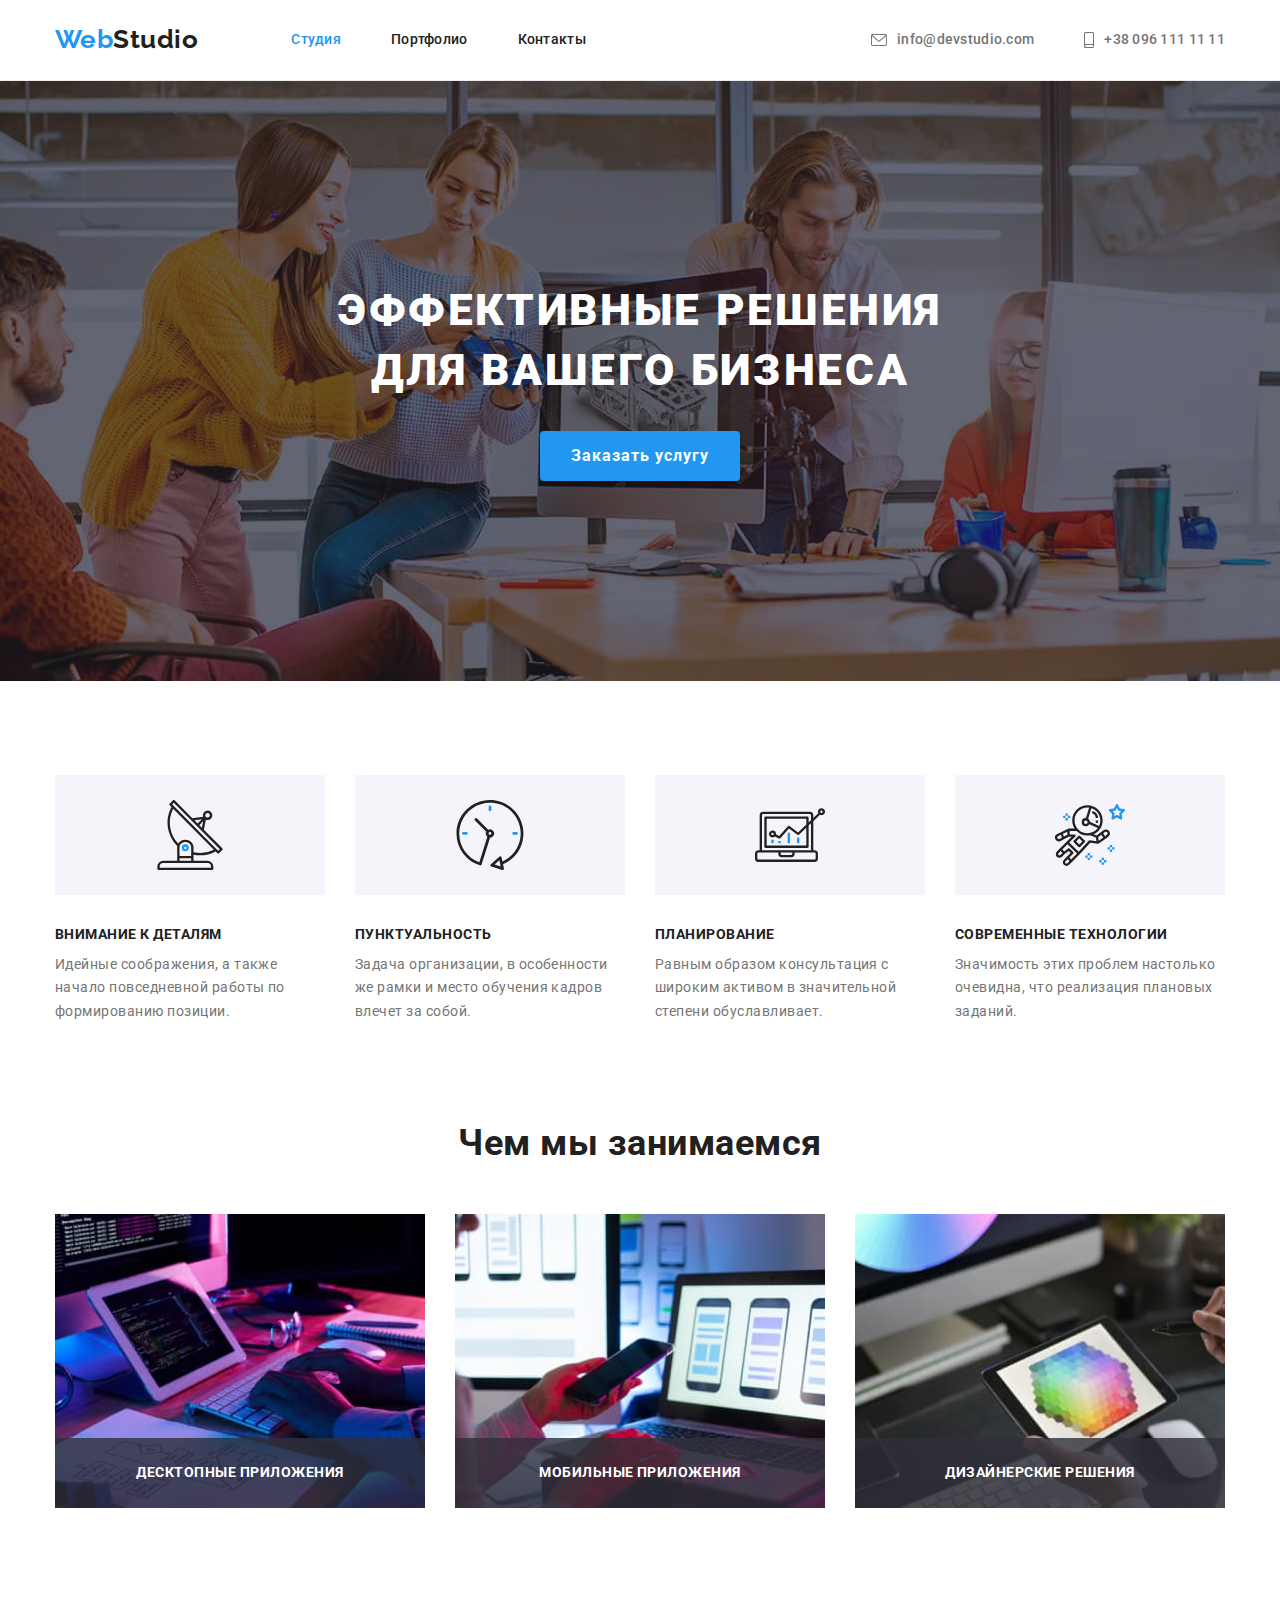
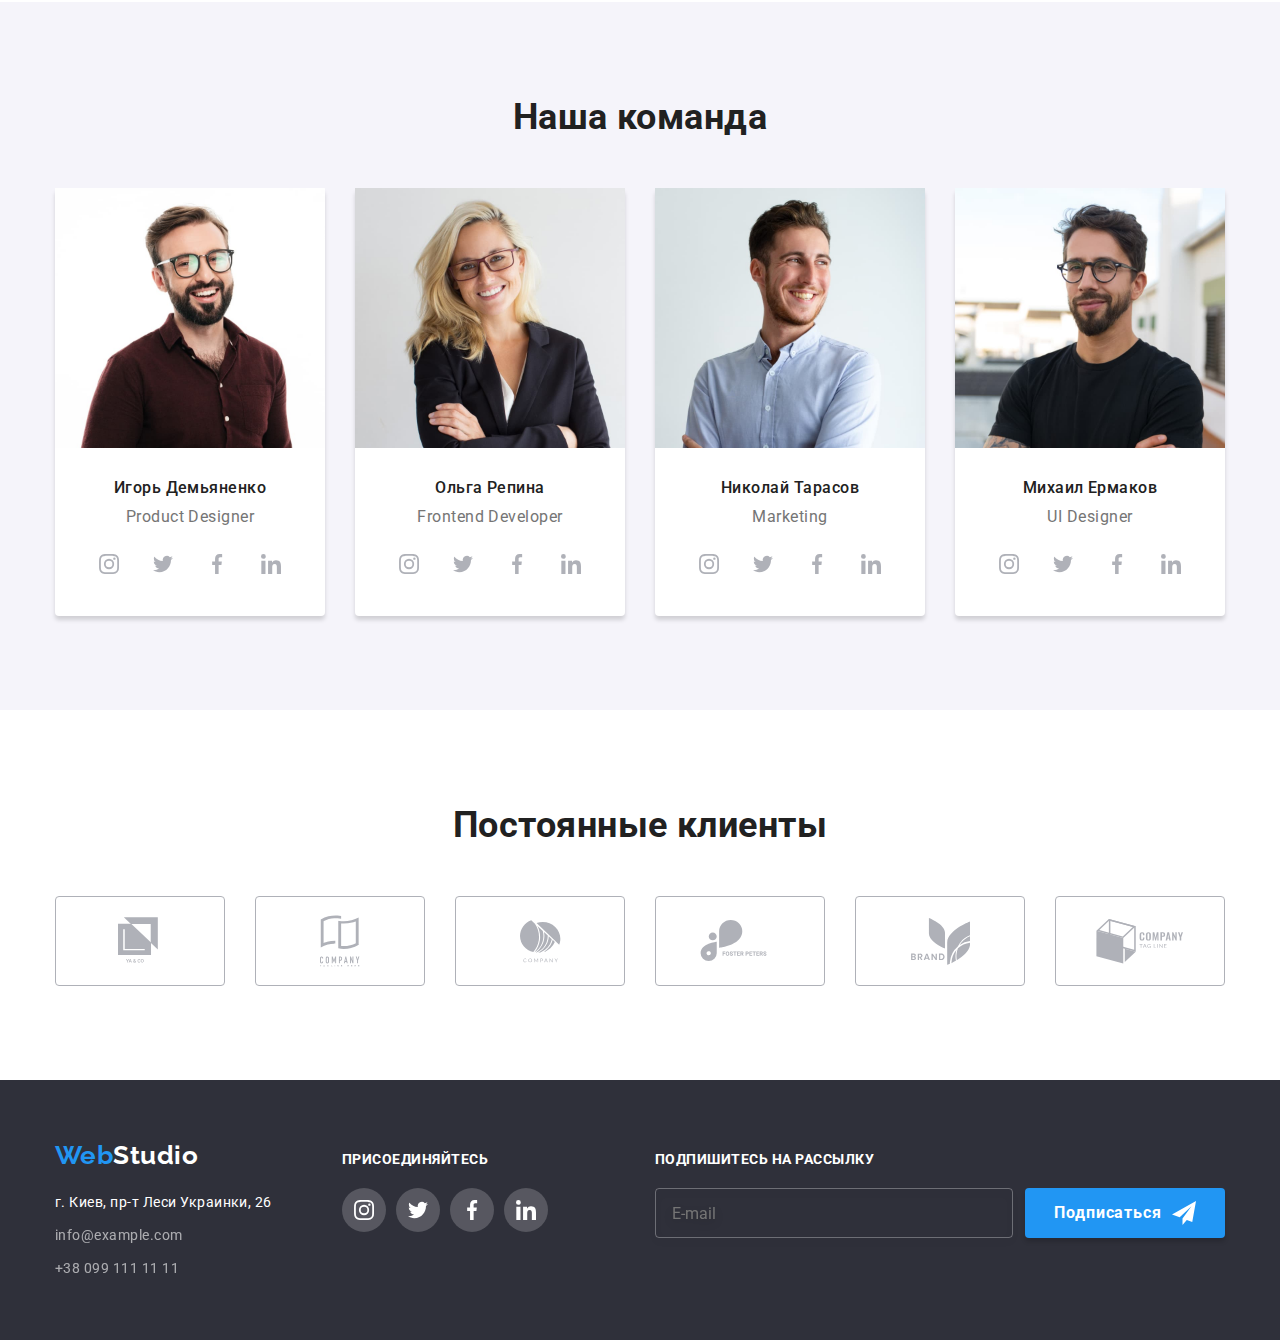
==== commit e0928591: "ready" ====
--- a/index.html
+++ b/index.html
@@ -403,9 +403,9 @@
             <div class="footer-one">
                 <a class="logo logo--footer" href="./index.html" lang="en">Web<span class="logo logo--below">Studio</span></a>
                 <address class="footer-address">
-                    <a class="footer-address__link" href="#">г. Киев, пр-т Леси Украинки, 26</a>
-                    <a class="footer-address__link footer-address__link--contact-link" href="mailto:info@example.com">info@example.com</a>
-                    <a class="footer-address__link footer-address__link--contact-link" href="tel:+380991111111">+38 099 111 11 11</a>
+                    <a class="footer-address__item" href="#">г. Киев, пр-т Леси Украинки, 26</a>
+                    <a class="footer-address__item footer-address__item--contact-link" href="mailto:info@example.com">info@example.com</a>
+                    <a class="footer-address__item footer-address__item--contact-link" href="tel:+380991111111">+38 099 111 11 11</a>
                 </address>
             </div>
             <div class="footer-two">
--- a/css/main.min.css
+++ b/css/main.min.css
@@ -1,2 +1,2 @@
-:root{--accent-color: #2196f3;--h-color: #212121;--text-color: #757575;--white-color: #ffffff;--font-family: Roboto, sans-serif;--time: 250ms;--delay: cubic-bezier(0.4, 0, 0.2, 1)}.visually-hidden{position:absolute !important;clip:rect(1px 1px 1px 1px);clip:rect(1px, 1px, 1px, 1px);padding:0 !important;border:0 !important;height:1px !important;width:1px !important;overflow:hidden}html{box-sizing:border-box}*,*::after,*::before{box-sizing:inherit}body{font-family:var(--font-family);letter-spacing:0.03em;font-style:normal;margin:0}ul{margin:0;padding:0}a{text-decoration:none}h1,h2,h3,h4,h5,h6,p{margin:0}img{display:block;max-width:100%;height:auto}.container{width:1200px;padding:0 15px;margin:0 auto}.container.general{display:flex;flex-direction:row;align-items:baseline;justify-content:center}.container.oneline{display:flex}.main-button{display:block;padding:8px 0;width:200px;margin:0 auto;font-weight:700;font-size:16px;line-height:1.875;letter-spacing:0.06em;color:var(--white-color);background:var(--accent-color);box-shadow:0px 4px 4px rgba(0,0,0,0.15);border-radius:4px;border-color:transparent;cursor:pointer;transition:background-color var(--time) var(--delay)}.main-button:hover,.main-button:focus{background-color:#188ce8;filter:drop-shadow(0px 4px 4px rgba(0,0,0,0.15))}.main-button.subscribe__btn{display:flex;flex-direction:row;align-items:center;justify-content:center;margin-left:12px}.main-button.subscribe__btn .subscribe__icon{content:"";display:block;margin-left:10px;height:24px;width:24px;background-position:center;background-size:contain;background-repeat:no-repeat;fill:currentColor}.logo{display:inline-block;font-family:Raleway, sans-serif;font-weight:700;font-size:26px;line-height:1.19;color:var(--accent-color)}.logo--header{padding-top:24px;padding-bottom:25px;margin-right:93px}.logo--footer{margin-bottom:20px}.logo--above{color:var(--h-color)}.logo--below{color:var(--white-color)}.section-title{font-weight:700;font-size:36px;line-height:1.17;color:var(--h-color);margin-bottom:50px}.social{display:flex;flex-direction:row;align-items:center;justify-content:center;list-style:none}.social__item{display:block;width:44px;height:44px;margin-right:10px;border-radius:50%}.social__item:last-child{margin-right:0}.social__item--footer{background-color:rgba(255,255,255,0.1)}.social__link{width:inherit;height:inherit;border-radius:inherit;display:flex;flex-direction:row;align-items:center;justify-content:center;fill:#afb1b8;background-color:inherit;transition:background-color var(--time) var(--delay),fill var(--time) var(--delay)}.social__link:hover,.social__link:focus{background-color:var(--accent-color);fill:var(--white-color)}.social__icon{height:20px;width:20px;background-position:center;background-size:contain;background-repeat:no-repeat}.social__icon--footer{fill:var(--white-color)}.header{display:flex;align-items:center;border-bottom:1px solid #ececec}.navigation{display:flex}.nav-links{list-style:none;display:flex}.nav-links__item{display:inline-block;margin-right:50px;position:relative}.nav-links__item:last-child{margin-right:0}.nav-links__link{display:inline-block;padding:32px 0;font-weight:500;font-size:14px;line-height:1.14;letter-spacing:0.02em;color:var(--h-color);transition:color var(--time) var(--delay)}.nav-links__link:hover,.nav-links__link:focus{color:var(--accent-color)}.nav-links__link--current{color:var(--accent-color)}.nav-links__link::after{content:"";display:block;height:4px;width:100%;background:var(--accent-color);border-radius:2px;position:absolute;left:0;bottom:0;visibility:hidden;transition:visibility var(--time) var(--delay)}.nav-links__link:hover::after,.nav-links__link:focus::after{visibility:visible}.header-address{margin-left:auto;display:flex;list-style:none}.header-address__item{display:inline-block;margin-right:50px;color:var(--text-color)}.header-address__item:last-child{margin-right:0}.header-address__link{display:flex;align-items:center;font-weight:500;font-size:14px;line-height:1.14;letter-spacing:0.02em;color:var(--text-color);padding:32px 0;transition:color var(--time) var(--delay)}.header-address__link:hover,.header-address__link:focus{color:var(--accent-color)}.header-address__icon{display:inline-block;margin-right:10px;fill:currentColor;transition:color var(--time) var(--delay)}.header-address__icon:hover,.header-address__icon:focus{color:var(--accent-color)}.hero{max-width:1600px;padding:200px 0px;margin:0 auto;background-color:#2f303a;background-image:linear-gradient(rgba(47,48,58,0.4), rgba(47,48,58,0.4)),url(../index-images/bcgimg.jpg);background-position:center;background-size:cover;background-repeat:no-repeat}.hero__title{display:flex;text-align:center;margin:0 auto 30px;width:696px;font-weight:900;font-size:44px;line-height:1.36;letter-spacing:0.06em;text-transform:uppercase;color:var(--white-color)}.backdrop{position:fixed;top:0;left:0;width:100%;height:100%;background:rgba(0,0,0,0.2);opacity:1;visibility:visible;transition:visibility var(--time) var(--delay)}.backdrop.is-hidden{opacity:0;pointer-events:none;visibility:hidden}.backdrop.is-hidden .modal{opacity:0}.modal{position:absolute;top:50%;left:50%;transform:translate(-50%, -50%);height:581px;width:528px;background:var(--white-color);box-shadow:0px 1px 3px rgba(0,0,0,0.12),0px 1px 1px rgba(0,0,0,0.14),0px 2px 1px rgba(0,0,0,0.2);border-radius:4px;opacity:1;transition:opacity var(--time) var(--delay);padding:40px}.close{position:absolute;width:30px;height:30px;top:8px;right:8px;background:var(--white-color);border:1px solid rgba(0,0,0,0.1);border-radius:50%;cursor:pointer;transition:fill var(--time) var(--delay);fill:currentColor}.close:focus,.close:hover{fill:var(--accent-color)}.close__sign{content:"";height:11px;width:11px}.form{display:flex;flex-direction:column}.form__title{display:flex;flex-direction:row;align-items:center;justify-content:center;margin-bottom:12px;font-weight:700;font-size:20px;line-height:1.15;color:var(--h-color)}.form__label{position:relative;display:inline-block;margin-bottom:10px;font-weight:400;font-size:12px;line-height:1.17;letter-spacing:0.01em;color:var(--text-color)}.form__input{display:inline-block;padding:0 12px 0 42px;margin-top:4px;height:40px;width:100%;border:1px solid rgba(33,33,33,0.2);border-radius:4px;transition:border-color var(--time) var(--delay);font-weight:400;font-size:12px;line-height:1.17;letter-spacing:0.01em;color:var(--h-color)}.form__input::placeholder{color:rgba(117,117,117,0.5)}.form__input:focus,.form__input:hover{border-color:var(--accent-color);outline:none}.form__input--comment{width:448px;height:120px;padding:12px 16px}textarea{resize:none}.form__icon{position:absolute;display:inline-block;content:"";width:18px;height:18px;top:50%;left:12px;fill:currentColor;transition:fill var(--time) var(--delay)}.form__input:focus+.form__icon,.form__input:hover+.form__icon{fill:var(--accent-color)}.form__field{display:flex;flex-direction:row;align-items:center;justify-content:center;margin-top:10px;margin-bottom:30px;font-weight:400;font-size:14px;line-height:1.7;color:var(--text-color)}.checkbox__link{color:var(--accent-color);text-decoration:underline;margin:0}.checkbox__icon{display:inline-block;margin-right:8px;border:2px solid #000000;border-radius:2px;box-shadow:0px 4px 4px rgba(0,0,0,0.25);cursor:pointer;fill:var(--white-color);transition:border-color var(--time) var(--delay),background-color var(--time) var(--delay)}.checkbox:hover+.checkbox__icon,.checkbox:focus+.checkbox__icon{border-color:var(--accent-color)}.checkbox:checked+.checkbox__icon{border-color:var(--accent-color);background-color:var(--accent-color);box-shadow:none}.usp{padding:94px 0}.usp-list{display:flex;list-style:none}.usp-list__item{display:inline-block;margin-right:30px;width:270px}.usp-list__item:last-child{margin-right:0}.usp-list__item::before{content:"";display:block;height:120px;margin-bottom:30px;background-color:#f5f4fa;background-repeat:no-repeat;background-position:center}.usp-list__item--antenna::before{background-image:url("../index-images/icons/antenna.svg")}.usp-list__item--clock::before{background-image:url("../index-images/icons/clock.svg")}.usp-list__item--diagram::before{background-image:url("../index-images/icons/diagram.svg")}.usp-list__item--astronaut::before{background-image:url("../index-images/icons/astronaut.svg")}.usp-list__title{display:inline-block;height:16px;margin-bottom:10px;font-weight:700;font-size:14px;line-height:1.14;text-transform:uppercase;color:var(--h-color)}.usp-list__description{display:inline-block;font-weight:400;font-size:14px;line-height:1.7;color:var(--text-color);height:75px}.ourjob{display:flex;text-align:center;padding-bottom:94px}.ourjob-list{display:flex;list-style:none}.ourjob-list__item{display:inline-block;margin-right:30px}.ourjob-list__item:last-child{margin-right:0px}.ourjob-list__action{position:relative}.ourjob-list__text{position:absolute;display:flex;flex-direction:row;align-items:center;justify-content:center;left:0;bottom:0;height:70px;width:100%;font-weight:700;font-size:14px;line-height:1.14;text-transform:uppercase;color:var(--white-color);background:rgba(47,48,58,0.8)}.team{background:#f5f4fa;padding:94px 0;text-align:center}.members{display:flex;list-style:none}.member-card{display:inline-block;margin-right:30px;box-shadow:0px 4px 4px rgba(0,0,0,0.15);border-radius:4px;border-color:transparent;background-color:var(--white-color)}.member-card:last-child{margin-right:0px}.member-card__text{padding:30px}.member-card__name{display:block;margin-bottom:10px;font-weight:500;font-size:16px;line-height:1.19;color:var(--h-color)}.member-card__job{display:inline-block;margin-bottom:16px;font-weight:400;font-size:16px;line-height:1.19;color:var(--text-color)}.clients{padding:94px 0;text-align:center}.clients-list{display:flex;list-style:none}.clients-list__item{display:block;margin-right:30px;width:170px;height:90px}.clients-list__item:last-child{margin-right:0}.clients-list__link{width:inherit;height:inherit;display:flex;flex-direction:row;align-items:center;justify-content:center;border:1px solid;border-radius:4px;border-color:#afb1b8;fill:#afb1b8;transition:border-color var(--time) var(--delay),fill var(--time) var(--delay)}.clients-list__link:hover,.clients-list__link:focus{border-color:var(--accent-color);fill:var(--accent-color)}.clients-list__logo{background-position:center;background-size:contain;background-repeat:no-repeat}.portfolio{padding-top:94px;padding-bottom:94px}.buttons-list{list-style:none;margin-bottom:50px;display:flex;justify-content:center}.buttons-list__item{margin-right:8px}.buttons-list__item:last-child{margin-right:0}.sort-button{display:inline-block;padding:6px 22px;font-weight:500;font-size:16px;line-height:1.62;color:var(--h-color);background-color:#f5f4fa;border-radius:4px;border-color:transparent;box-shadow:none;cursor:pointer;transition:background-color var(--time) var(--delay),color var(--time) var(--delay),box-shadow var(--time) var(--delay)}.sort-button:hover,.sort-button:focus{color:var(--white-color);background-color:var(--accent-color);box-shadow:0px 3px 1px rgba(0,0,0,0.1),0px 1px 2px rgba(0,0,0,0.08),0px 2px 2px #0000001f}.projects{list-style:none;display:flex;flex-wrap:wrap}.projects__item{width:370px;margin-right:30px;margin-bottom:30px}.projects__item:nth-child(3n){margin-right:0}.projects__item:nth-last-child(-n+3){margin-bottom:0}.projects__link{display:block;box-shadow:none;transition:box-shadow var(--time) var(--delay)}.projects__link:hover,.projects__link:focus{box-shadow:0px 1px 1px rgba(0,0,0,0.12),0px 4px 4px rgba(0,0,0,0.06),1px 4px 6px rgba(0,0,0,0.16)}.projects__text{border:1px solid #eeeeee;border-top:0;padding:20px 24px}.projects__title{display:block;margin-bottom:4px;font-weight:700;font-size:18px;line-height:2;letter-spacing:0.06em;color:var(--h-color)}.projects__type{font-weight:400;font-size:16px;line-height:1.875;color:var(--text-color)}.jump{position:relative;overflow:hidden}.jump__text{position:absolute;top:0;left:0;width:100%;height:100%;padding:63px 24px;font-weight:400;font-size:18px;line-height:1.55;color:var(--white-color);background:var(--accent-color);opacity:0.9;transform:translateY(101%);transition:transform var(--time) var(--delay)}.projects__link:hover .jump__text,.projects__link:focus .jump__text{transform:translateY(0)}address{font-style:normal}.footer{background:#2f303a;padding-top:60px;padding-bottom:60px}.footer-one{display:inline-block;margin-right:70px}.footer-address{display:flex;flex-direction:column;align-items:center;justify-content:center}.footer-address__link{display:inline-block;font-weight:400;font-size:14px;line-height:1.7;color:var(--white-color);transition:color var(--time) var(--delay)}.footer-address__link:hover,.footer-address__link:focus{color:var(--accent-color)}.footer-address__link--contact-link{margin-top:9px;opacity:0.6}.footer-title{display:inline-block;margin-bottom:20px;font-weight:700;font-size:14px;line-height:1.14;text-transform:uppercase;color:var(--white-color)}.footer-three{margin-left:auto}.subscribe{display:flex;flex-direction:column}.subscribe__container{display:flex;flex-direction:row;align-items:center;justify-content:center}.subscribe__input{width:358px;height:50px;font-weight:400;font-size:16px;line-height:1.25;color:rgba(255,255,255,0.6);background-color:inherit;border:1px solid rgba(255,255,255,0.3);filter:drop-shadow(0px 4px 4px rgba(0,0,0,0.15));border-radius:4px;padding:15px 16px}.subscribe__input:focus,.subscribe__input:hover{border-color:var(--accent-color);outline:none}
+:root{--accent-color: #2196f3;--h-color: #212121;--text-color: #757575;--white-color: #ffffff;--font-family: Roboto, sans-serif;--time: 250ms;--delay: cubic-bezier(0.4, 0, 0.2, 1)}.visually-hidden{position:absolute !important;clip:rect(1px 1px 1px 1px);clip:rect(1px, 1px, 1px, 1px);padding:0 !important;border:0 !important;height:1px !important;width:1px !important;overflow:hidden}html{box-sizing:border-box}*,*::after,*::before{box-sizing:inherit}body{font-family:var(--font-family);letter-spacing:0.03em;font-style:normal;margin:0}ul{margin:0;padding:0}a{text-decoration:none}h1,h2,h3,h4,h5,h6,p{margin:0}img{display:block;max-width:100%;height:auto}.container{width:1200px;padding:0 15px;margin:0 auto}.container.general{display:flex;flex-direction:row;align-items:baseline;justify-content:center}.container.oneline{display:flex}.main-button{display:block;padding:8px 0;width:200px;margin:0 auto;font-weight:700;font-size:16px;line-height:1.875;letter-spacing:0.06em;color:var(--white-color);background:var(--accent-color);box-shadow:0px 4px 4px rgba(0,0,0,0.15);border-radius:4px;border-color:transparent;cursor:pointer;transition:background-color var(--time) var(--delay)}.main-button:hover,.main-button:focus{background-color:#188ce8;filter:drop-shadow(0px 4px 4px rgba(0,0,0,0.15))}.main-button.subscribe__btn{display:flex;flex-direction:row;align-items:center;justify-content:center;margin-left:12px}.main-button.subscribe__btn .subscribe__icon{content:"";display:block;margin-left:10px;height:24px;width:24px;background-position:center;background-size:contain;background-repeat:no-repeat;fill:currentColor}.logo{display:inline-block;font-family:Raleway, sans-serif;font-weight:700;font-size:26px;line-height:1.19;color:var(--accent-color)}.logo--header{padding-top:24px;padding-bottom:25px;margin-right:93px}.logo--footer{margin-bottom:20px}.logo--above{color:var(--h-color)}.logo--below{color:var(--white-color)}.section-title{font-weight:700;font-size:36px;line-height:1.17;color:var(--h-color);margin-bottom:50px}.social{display:flex;flex-direction:row;align-items:center;justify-content:center;list-style:none}.social__item{display:block;width:44px;height:44px;margin-right:10px;border-radius:50%}.social__item:last-child{margin-right:0}.social__item--footer{background-color:rgba(255,255,255,0.1)}.social__link{width:inherit;height:inherit;border-radius:inherit;display:flex;flex-direction:row;align-items:center;justify-content:center;fill:#afb1b8;background-color:inherit;transition:background-color var(--time) var(--delay),fill var(--time) var(--delay)}.social__link:hover,.social__link:focus{background-color:var(--accent-color);fill:var(--white-color)}.social__icon{height:20px;width:20px;background-position:center;background-size:contain;background-repeat:no-repeat}.social__icon--footer{fill:var(--white-color)}.header{display:flex;align-items:center;border-bottom:1px solid #ececec}.navigation{display:flex}.nav-links{list-style:none;display:flex}.nav-links__item{display:inline-block;margin-right:50px;position:relative}.nav-links__item:last-child{margin-right:0}.nav-links__link{display:inline-block;padding:32px 0;font-weight:500;font-size:14px;line-height:1.14;letter-spacing:0.02em;color:var(--h-color);transition:color var(--time) var(--delay)}.nav-links__link:hover,.nav-links__link:focus{color:var(--accent-color)}.nav-links__link--current{color:var(--accent-color)}.nav-links__link::after{content:"";display:block;height:4px;width:100%;background:var(--accent-color);border-radius:2px;position:absolute;left:0;bottom:0;visibility:hidden;transition:visibility var(--time) var(--delay)}.nav-links__link:hover::after,.nav-links__link:focus::after{visibility:visible}.header-address{margin-left:auto;display:flex;list-style:none}.header-address__item{display:inline-block;margin-right:50px;color:var(--text-color)}.header-address__item:last-child{margin-right:0}.header-address__link{display:flex;align-items:center;font-weight:500;font-size:14px;line-height:1.14;letter-spacing:0.02em;color:var(--text-color);padding:32px 0;transition:color var(--time) var(--delay)}.header-address__link:hover,.header-address__link:focus{color:var(--accent-color)}.header-address__icon{display:inline-block;margin-right:10px;fill:currentColor;transition:color var(--time) var(--delay)}.header-address__icon:hover,.header-address__icon:focus{color:var(--accent-color)}.hero{max-width:1600px;padding:200px 0px;margin:0 auto;background-color:#2f303a;background-image:linear-gradient(rgba(47,48,58,0.4), rgba(47,48,58,0.4)),url(../index-images/bcgimg.jpg);background-position:center;background-size:cover;background-repeat:no-repeat}.hero__title{display:flex;text-align:center;margin:0 auto 30px;width:696px;font-weight:900;font-size:44px;line-height:1.36;letter-spacing:0.06em;text-transform:uppercase;color:var(--white-color)}.backdrop{position:fixed;top:0;left:0;width:100%;height:100%;background:rgba(0,0,0,0.2);opacity:1;visibility:visible;transition:visibility var(--time) var(--delay)}.backdrop.is-hidden{opacity:0;pointer-events:none;visibility:hidden}.backdrop.is-hidden .modal{opacity:0}.modal{position:absolute;top:50%;left:50%;transform:translate(-50%, -50%);height:581px;width:528px;background:var(--white-color);box-shadow:0px 1px 3px rgba(0,0,0,0.12),0px 1px 1px rgba(0,0,0,0.14),0px 2px 1px rgba(0,0,0,0.2);border-radius:4px;opacity:1;transition:opacity var(--time) var(--delay);padding:40px}.close{position:absolute;width:30px;height:30px;top:8px;right:8px;background:var(--white-color);border:1px solid rgba(0,0,0,0.1);border-radius:50%;cursor:pointer;transition:fill var(--time) var(--delay);fill:currentColor}.close:focus,.close:hover{fill:var(--accent-color)}.close__sign{content:"";height:11px;width:11px}.form{display:flex;flex-direction:column}.form__title{display:flex;flex-direction:row;align-items:center;justify-content:center;margin-bottom:12px;font-weight:700;font-size:20px;line-height:1.15;color:var(--h-color)}.form__label{position:relative;display:inline-block;margin-bottom:10px;font-weight:400;font-size:12px;line-height:1.17;letter-spacing:0.01em;color:var(--text-color)}.form__input{display:inline-block;padding:0 12px 0 42px;margin-top:4px;height:40px;width:100%;border:1px solid rgba(33,33,33,0.2);border-radius:4px;transition:border-color var(--time) var(--delay);font-weight:400;font-size:12px;line-height:1.17;letter-spacing:0.01em;color:var(--h-color)}.form__input::placeholder{color:rgba(117,117,117,0.5)}.form__input:focus,.form__input:hover{border-color:var(--accent-color);outline:none}.form__input--comment{width:448px;height:120px;padding:12px 16px}textarea{resize:none}.form__icon{position:absolute;display:inline-block;content:"";width:18px;height:18px;top:50%;left:12px;fill:currentColor;transition:fill var(--time) var(--delay)}.form__input:focus+.form__icon,.form__input:hover+.form__icon{fill:var(--accent-color)}.form__field{display:flex;flex-direction:row;align-items:center;justify-content:center;margin-top:10px;margin-bottom:30px;font-weight:400;font-size:14px;line-height:1.7;color:var(--text-color)}.checkbox__link{color:var(--accent-color);text-decoration:underline;margin:0}.checkbox__icon{display:inline-block;margin-right:8px;border:2px solid #000000;border-radius:2px;box-shadow:0px 4px 4px rgba(0,0,0,0.25);cursor:pointer;fill:var(--white-color);transition:border-color var(--time) var(--delay),background-color var(--time) var(--delay)}.checkbox:hover+.checkbox__icon,.checkbox:focus+.checkbox__icon{border-color:var(--accent-color)}.checkbox:checked+.checkbox__icon{border-color:var(--accent-color);background-color:var(--accent-color);box-shadow:none}.usp{padding:94px 0}.usp-list{display:flex;list-style:none}.usp-list__item{display:inline-block;margin-right:30px;width:270px}.usp-list__item:last-child{margin-right:0}.usp-list__item::before{content:"";display:block;height:120px;margin-bottom:30px;background-color:#f5f4fa;background-repeat:no-repeat;background-position:center}.usp-list__item--antenna::before{background-image:url("../index-images/icons/antenna.svg")}.usp-list__item--clock::before{background-image:url("../index-images/icons/clock.svg")}.usp-list__item--diagram::before{background-image:url("../index-images/icons/diagram.svg")}.usp-list__item--astronaut::before{background-image:url("../index-images/icons/astronaut.svg")}.usp-list__title{display:inline-block;height:16px;margin-bottom:10px;font-weight:700;font-size:14px;line-height:1.14;text-transform:uppercase;color:var(--h-color)}.usp-list__description{display:inline-block;font-weight:400;font-size:14px;line-height:1.7;color:var(--text-color);height:75px}.ourjob{display:flex;text-align:center;padding-bottom:94px}.ourjob-list{display:flex;list-style:none}.ourjob-list__item{display:inline-block;margin-right:30px}.ourjob-list__item:last-child{margin-right:0px}.ourjob-list__action{position:relative}.ourjob-list__text{position:absolute;display:flex;flex-direction:row;align-items:center;justify-content:center;left:0;bottom:0;height:70px;width:100%;font-weight:700;font-size:14px;line-height:1.14;text-transform:uppercase;color:var(--white-color);background:rgba(47,48,58,0.8)}.team{background:#f5f4fa;padding:94px 0;text-align:center}.members{display:flex;list-style:none}.member-card{display:inline-block;margin-right:30px;box-shadow:0px 4px 4px rgba(0,0,0,0.15);border-radius:4px;border-color:transparent;background-color:var(--white-color)}.member-card:last-child{margin-right:0px}.member-card__text{padding:30px}.member-card__name{display:block;margin-bottom:10px;font-weight:500;font-size:16px;line-height:1.19;color:var(--h-color)}.member-card__job{display:inline-block;margin-bottom:16px;font-weight:400;font-size:16px;line-height:1.19;color:var(--text-color)}.clients{padding:94px 0;text-align:center}.clients-list{display:flex;list-style:none}.clients-list__item{display:block;margin-right:30px;width:170px;height:90px}.clients-list__item:last-child{margin-right:0}.clients-list__link{width:inherit;height:inherit;display:flex;flex-direction:row;align-items:center;justify-content:center;border:1px solid;border-radius:4px;border-color:#afb1b8;fill:#afb1b8;transition:border-color var(--time) var(--delay),fill var(--time) var(--delay)}.clients-list__link:hover,.clients-list__link:focus{border-color:var(--accent-color);fill:var(--accent-color)}.clients-list__logo{background-position:center;background-size:contain;background-repeat:no-repeat}.portfolio{padding-top:94px;padding-bottom:94px}.buttons-list{list-style:none;margin-bottom:50px;display:flex;justify-content:center}.buttons-list__item{margin-right:8px}.buttons-list__item:last-child{margin-right:0}.sort-button{display:inline-block;padding:6px 22px;font-weight:500;font-size:16px;line-height:1.62;color:var(--h-color);background-color:#f5f4fa;border-radius:4px;border-color:transparent;box-shadow:none;cursor:pointer;transition:background-color var(--time) var(--delay),color var(--time) var(--delay),box-shadow var(--time) var(--delay)}.sort-button:hover,.sort-button:focus{color:var(--white-color);background-color:var(--accent-color);box-shadow:0px 3px 1px rgba(0,0,0,0.1),0px 1px 2px rgba(0,0,0,0.08),0px 2px 2px #0000001f}.projects{list-style:none;display:flex;flex-wrap:wrap}.projects__item{width:370px;margin-right:30px;margin-bottom:30px}.projects__item:nth-child(3n){margin-right:0}.projects__item:nth-last-child(-n+3){margin-bottom:0}.projects__link{display:block;box-shadow:none;transition:box-shadow var(--time) var(--delay)}.projects__link:hover,.projects__link:focus{box-shadow:0px 1px 1px rgba(0,0,0,0.12),0px 4px 4px rgba(0,0,0,0.06),1px 4px 6px rgba(0,0,0,0.16)}.projects__text{border:1px solid #eeeeee;border-top:0;padding:20px 24px}.projects__title{display:block;margin-bottom:4px;font-weight:700;font-size:18px;line-height:2;letter-spacing:0.06em;color:var(--h-color)}.projects__type{font-weight:400;font-size:16px;line-height:1.875;color:var(--text-color)}.jump{position:relative;overflow:hidden}.jump__text{position:absolute;top:0;left:0;width:100%;height:100%;padding:63px 24px;font-weight:400;font-size:18px;line-height:1.55;color:var(--white-color);background:var(--accent-color);opacity:0.9;transform:translateY(101%);transition:transform var(--time) var(--delay)}.projects__link:hover .jump__text,.projects__link:focus .jump__text{transform:translateY(0)}address{font-style:normal}.footer{background:#2f303a;padding-top:60px;padding-bottom:60px}.footer-one{display:inline-block;margin-right:70px}.footer-address{display:flex;flex-direction:column;align-items:flex-start;justify-content:center}.footer-address__item{display:inline-block;font-weight:400;font-size:14px;line-height:1.7;color:var(--white-color);transition:color var(--time) var(--delay)}.footer-address__item:hover,.footer-address__item:focus{color:var(--accent-color)}.footer-address__item--contact-link{margin-top:9px;opacity:0.6}.footer-title{display:inline-block;margin-bottom:20px;font-weight:700;font-size:14px;line-height:1.14;text-transform:uppercase;color:var(--white-color)}.footer-three{margin-left:auto}.subscribe{display:flex;flex-direction:column}.subscribe__container{display:flex;flex-direction:row;align-items:center;justify-content:center}.subscribe__input{width:358px;height:50px;font-weight:400;font-size:16px;line-height:1.25;color:rgba(255,255,255,0.6);background-color:inherit;border:1px solid rgba(255,255,255,0.3);filter:drop-shadow(0px 4px 4px rgba(0,0,0,0.15));border-radius:4px;padding:15px 16px}.subscribe__input:focus,.subscribe__input:hover{border-color:var(--accent-color);outline:none}
 /*# sourceMappingURL=main.min.css.map */